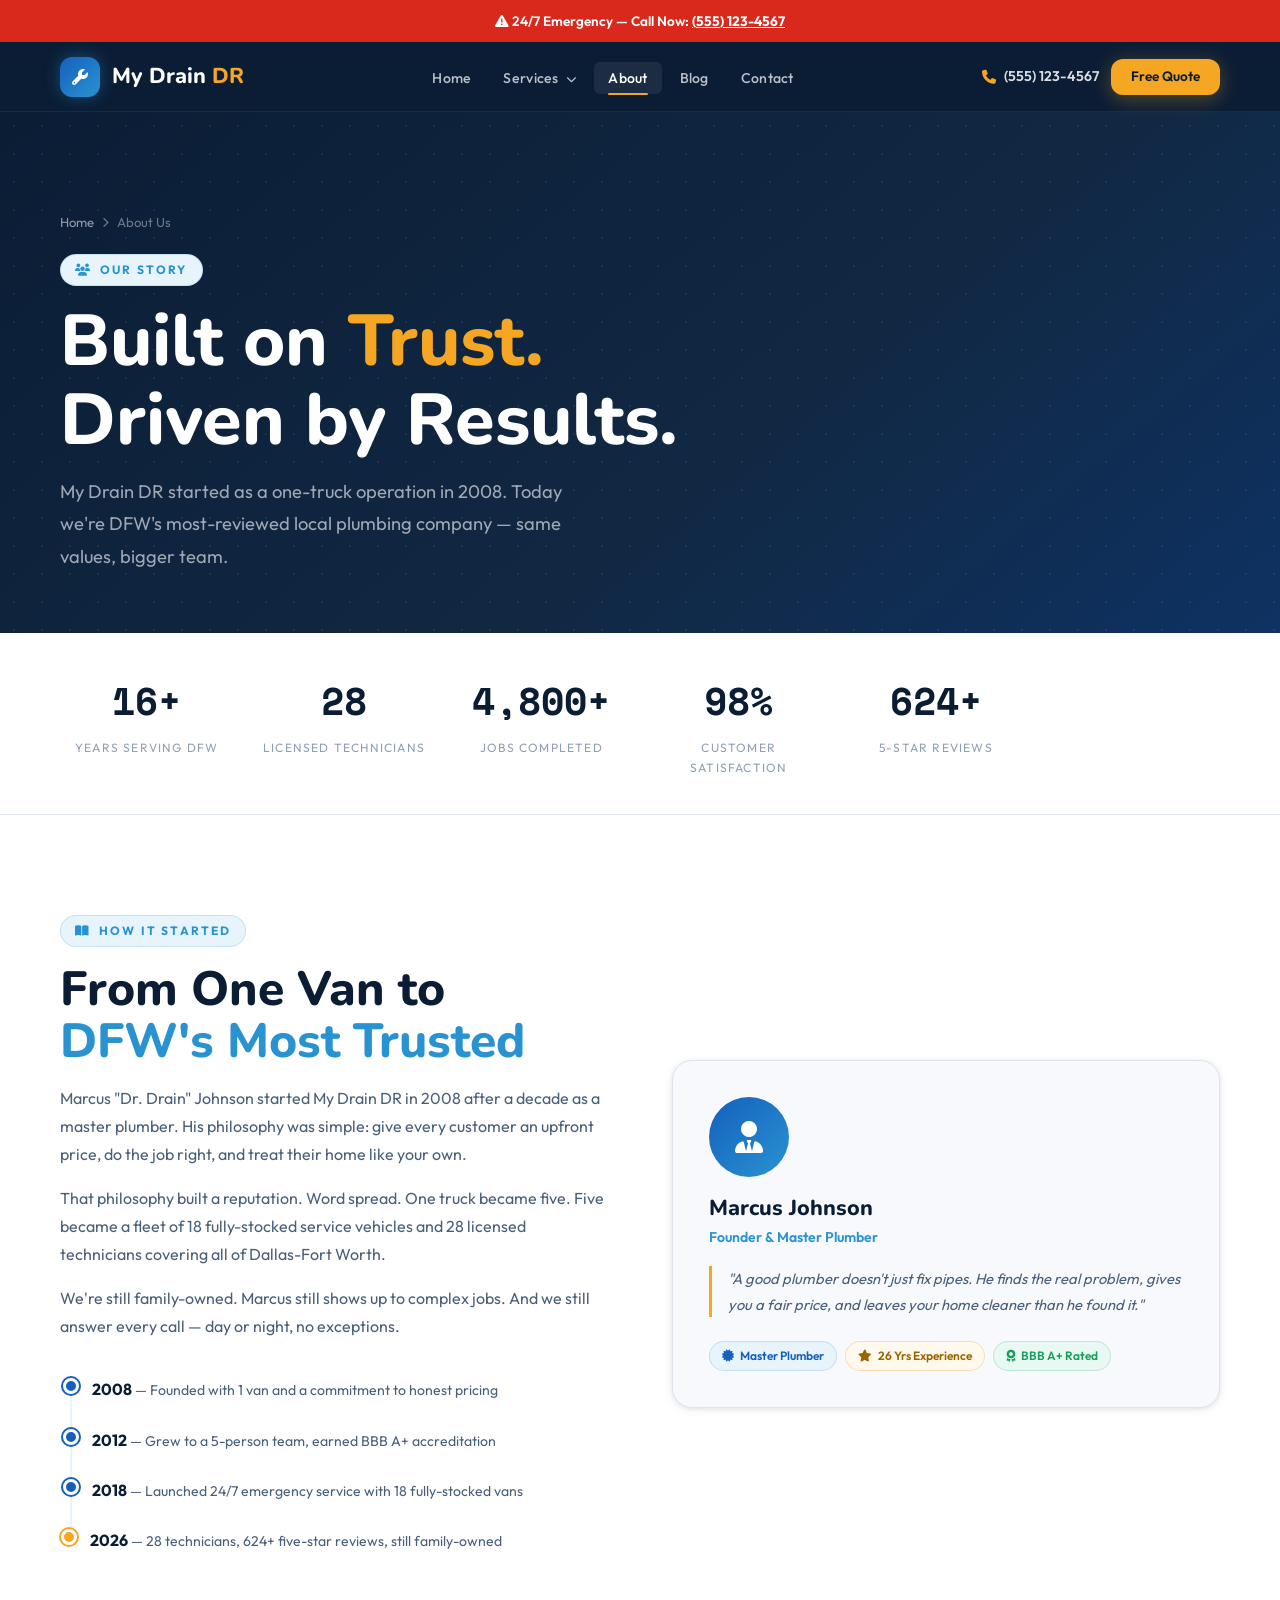
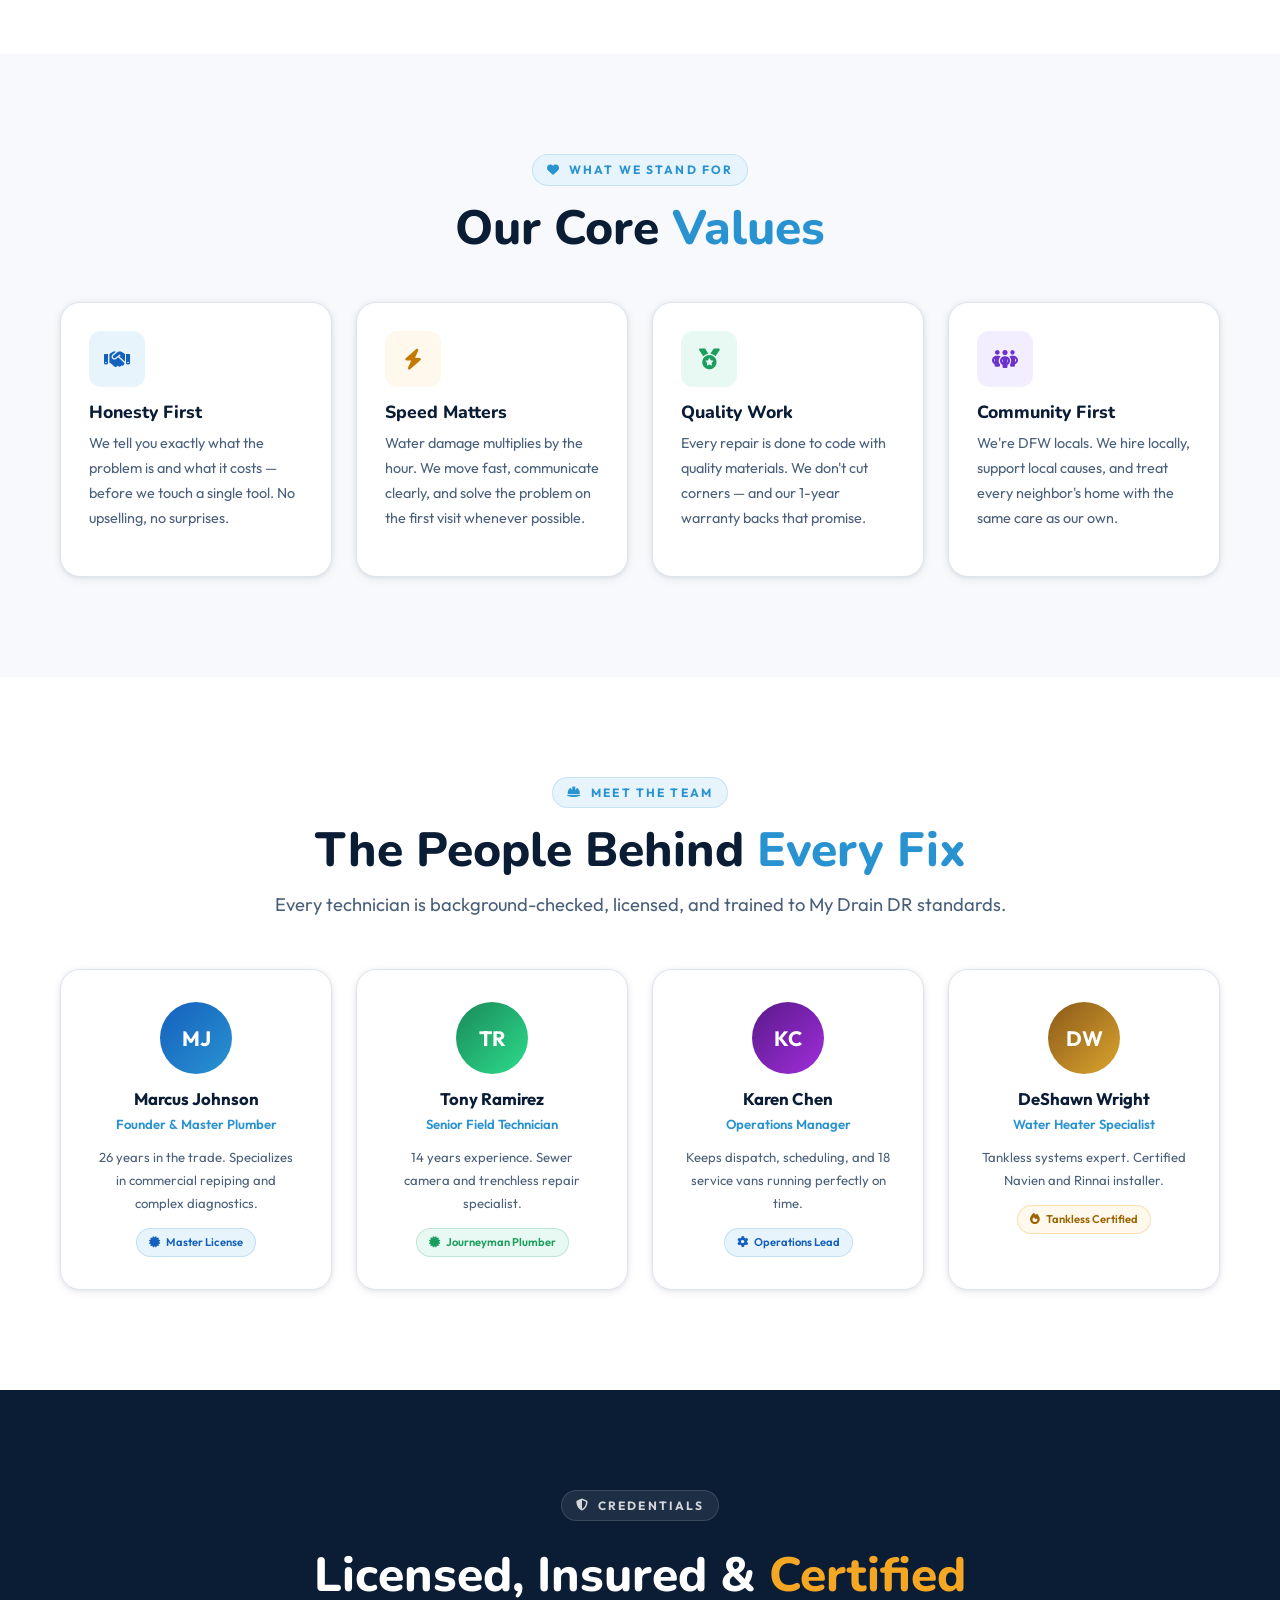
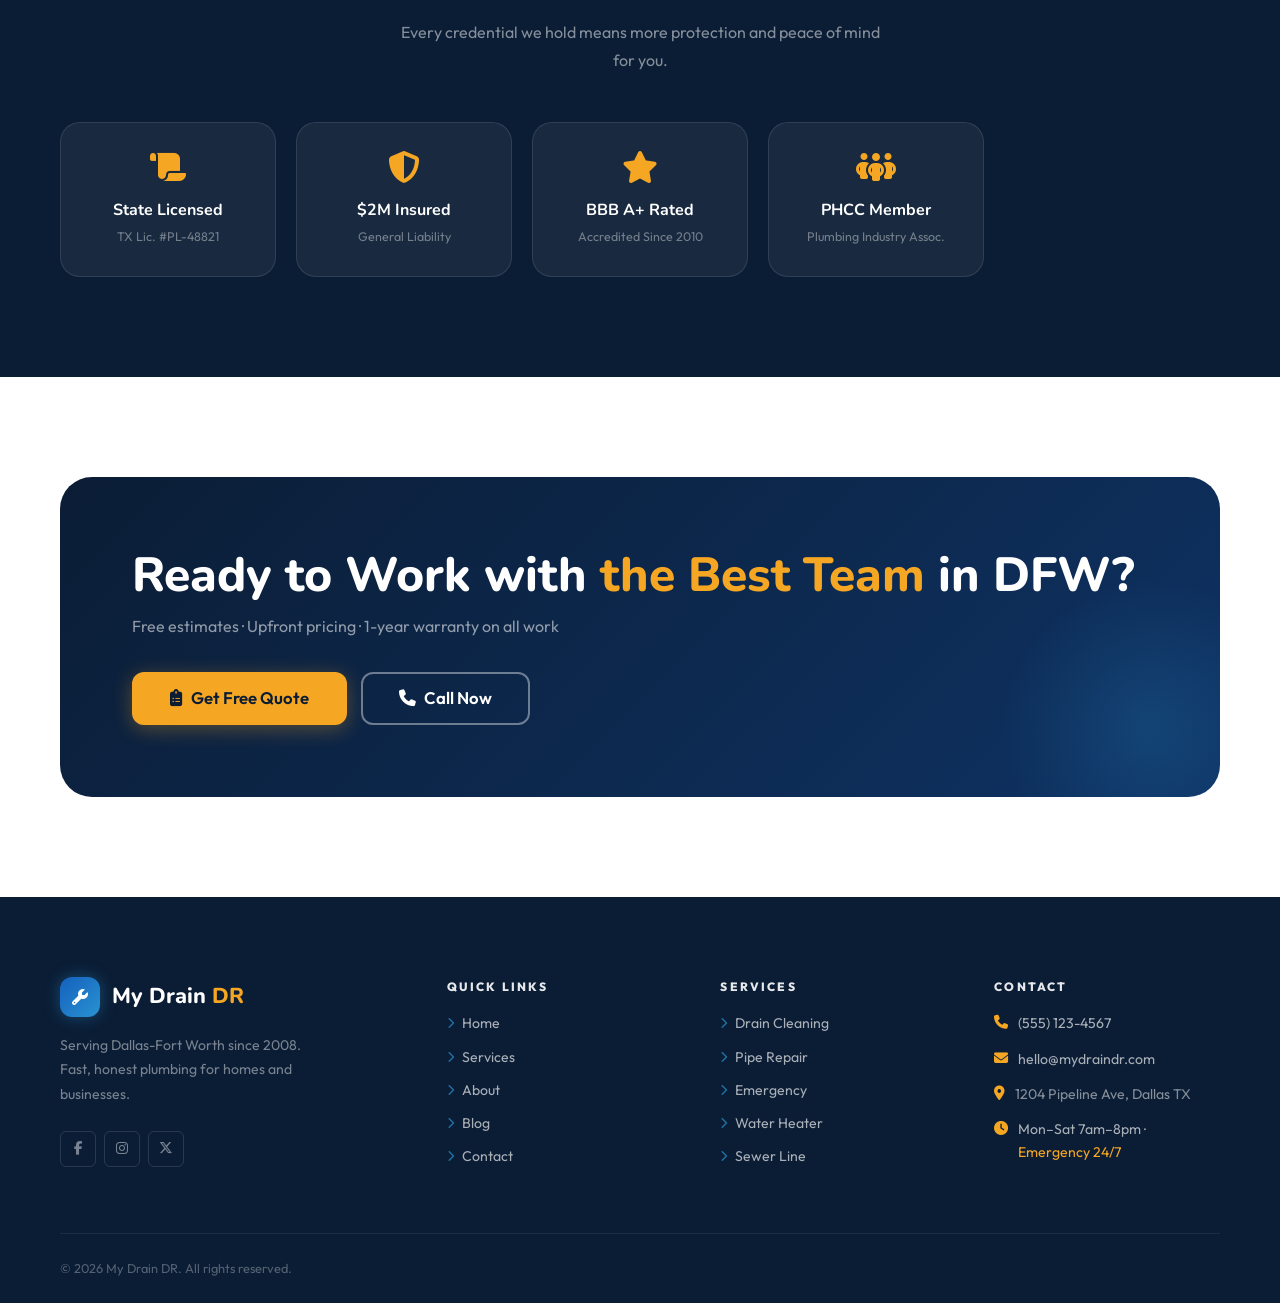
==== pages/about.html @ 4e55bf29 "`Updated index.html with new content, styles, and scripts`" ====
<!DOCTYPE html>
<html lang="en">
<head>
<meta charset="UTF-8"/>
<meta name="viewport" content="width=device-width,initial-scale=1.0"/>
<meta name="theme-color" content="#0b1d35"/>
<title>About Us | My Drain DR — DFW's Trusted Plumbing Company</title>
<meta name="description" content="Learn about My Drain DR — founded in 2008 by Master Plumber Marcus Johnson. 28 licensed technicians serving Dallas-Fort Worth with honesty, speed, and quality."/>
<meta name="robots" content="index,follow"/>
<link rel="canonical" href="https://www.mydraindr.com/about"/>
<link rel="preconnect" href="https://fonts.googleapis.com"/>
<link rel="preconnect" href="https://fonts.gstatic.com" crossorigin/>
<link href="https://fonts.googleapis.com/css2?family=Nunito:wght@600;700;800;900&family=Outfit:wght@300;400;500;600;700&family=Space+Mono:ital,wght@0,400;0,700;1,400&display=swap" rel="stylesheet"/>
<link rel="stylesheet" href="https://cdnjs.cloudflare.com/ajax/libs/font-awesome/6.5.1/css/all.min.css" crossorigin="anonymous"/>
<link rel="stylesheet" href="../css/style.css"/>
</head>
<body>

<div class="emergency-strip"><i class="fa-solid fa-triangle-exclamation"></i>&nbsp;24/7 Emergency — Call Now: <a href="tel:+15551234567">(555) 123-4567</a></div>

<nav class="navbar" id="navbar">
  <div class="nav-wrap">
    <a href="../index.html" class="nav-logo"><div class="logo-icon"><i class="fa-solid fa-wrench"></i></div><span>My Drain <span class="logo-text-em">DR</span></span></a>
    <ul class="nav-menu">
      <li><a href="../index.html" class="nav-link">Home</a></li>
      <li class="has-dropdown">
        <a href="services.html" class="nav-link">Services <i class="fa-solid fa-chevron-down drop-arrow"></i></a>
        <ul class="dropdown">
          <li><a href="services.html#drain" class="drop-item"><i class="fa-solid fa-sink"></i>Drain Cleaning</a></li>
          <li><a href="services.html#pipe" class="drop-item"><i class="fa-solid fa-pipe-valve"></i>Pipe Repair</a></li>
          <li><a href="services.html#emergency" class="drop-item"><i class="fa-solid fa-bolt"></i>Emergency</a></li>
          <li><a href="services.html#heater" class="drop-item"><i class="fa-solid fa-fire-flame-curved"></i>Water Heater</a></li>
          <li><a href="services.html#sewer" class="drop-item"><i class="fa-solid fa-arrow-down-to-arc"></i>Sewer Line</a></li>
        </ul>
      </li>
      <li><a href="about.html" class="nav-link active">About</a></li>
      <li><a href="blog.html" class="nav-link">Blog</a></li>
      <li><a href="contact.html" class="nav-link">Contact</a></li>
    </ul>
    <div class="nav-actions">
      <a href="tel:+15551234567" class="nav-phone"><i class="fa-solid fa-phone"></i>(555) 123-4567</a>
      <a href="contact.html" class="btn btn-amber btn-sm">Free Quote</a>
    </div>
    <button class="hamburger" id="hamburger" aria-label="Toggle menu" aria-expanded="false" aria-controls="mobileMenu"><span></span><span></span><span></span></button>
  </div>
</nav>
<div class="mobile-menu" id="mobileMenu">
  <a href="../index.html" class="nav-link">Home</a>
  <a href="services.html" class="nav-link">Services</a>
  <a href="about.html" class="nav-link active">About</a>
  <a href="blog.html" class="nav-link">Blog</a>
  <a href="contact.html" class="nav-link">Contact</a>
  <div class="mobile-divider"></div>
  <div class="mobile-cta">
    <a href="tel:+15551234567" class="btn btn-amber btn-block"><i class="fa-solid fa-phone"></i>Call (555) 123-4567</a>
    <a href="contact.html" class="btn btn-ghost btn-block">Get Free Quote</a>
  </div>
</div>

<!-- PAGE HERO -->
<section class="page-hero">
  <div class="hero-dots" aria-hidden="true"></div>
  <div class="container page-hero-inner">
    <nav class="breadcrumb"><a href="../index.html">Home</a><i class="fa-solid fa-chevron-right"></i><span>About Us</span></nav>
    <div class="section-label"><i class="fa-solid fa-users"></i>Our Story</div>
    <h1>Built on <span style="color:var(--amber);">Trust.</span><br>Driven by Results.</h1>
    <p class="lead mt-3">My Drain DR started as a one-truck operation in 2008. Today we're DFW's most-reviewed local plumbing company — same values, bigger team.</p>
  </div>
</section>

<!-- STATS BAR -->
<div style="background:var(--white);border-bottom:1px solid var(--gray2);padding:36px 0;">
  <div class="container">
    <div style="display:grid;grid-template-columns:repeat(auto-fill,minmax(170px,1fr));gap:24px;text-align:center;">
      <div class="reveal"><div style="font-family:'Space Mono',monospace;font-size:2.4rem;font-weight:700;color:var(--navy);" data-count="16" data-suffix="+">0+</div><div style="font-size:.75rem;letter-spacing:.1em;text-transform:uppercase;color:var(--gray3);margin-top:6px;">Years Serving DFW</div></div>
      <div class="reveal"><div style="font-family:'Space Mono',monospace;font-size:2.4rem;font-weight:700;color:var(--navy);" data-count="28">0</div><div style="font-size:.75rem;letter-spacing:.1em;text-transform:uppercase;color:var(--gray3);margin-top:6px;">Licensed Technicians</div></div>
      <div class="reveal"><div style="font-family:'Space Mono',monospace;font-size:2.4rem;font-weight:700;color:var(--navy);" data-count="4800" data-suffix="+">0+</div><div style="font-size:.75rem;letter-spacing:.1em;text-transform:uppercase;color:var(--gray3);margin-top:6px;">Jobs Completed</div></div>
      <div class="reveal"><div style="font-family:'Space Mono',monospace;font-size:2.4rem;font-weight:700;color:var(--navy);" data-count="98" data-suffix="%">0%</div><div style="font-size:.75rem;letter-spacing:.1em;text-transform:uppercase;color:var(--gray3);margin-top:6px;">Customer Satisfaction</div></div>
      <div class="reveal"><div style="font-family:'Space Mono',monospace;font-size:2.4rem;font-weight:700;color:var(--navy);" data-count="624" data-suffix="+">0+</div><div style="font-size:.75rem;letter-spacing:.1em;text-transform:uppercase;color:var(--gray3);margin-top:6px;">5-Star Reviews</div></div>
    </div>
  </div>
</div>

<!-- OUR STORY -->
<section class="section">
  <div class="container">
    <div class="grid-2" style="gap:64px;">
      <div class="reveal">
        <div class="section-label"><i class="fa-solid fa-book-open"></i>How It Started</div>
        <h2>From One Van to <span class="text-sky">DFW's Most Trusted</span></h2>
        <p class="mt-4 mb-4">Marcus "Dr. Drain" Johnson started My Drain DR in 2008 after a decade as a master plumber. His philosophy was simple: give every customer an upfront price, do the job right, and treat their home like your own.</p>
        <p class="mb-4">That philosophy built a reputation. Word spread. One truck became five. Five became a fleet of 18 fully-stocked service vehicles and 28 licensed technicians covering all of Dallas-Fort Worth.</p>
        <p>We're still family-owned. Marcus still shows up to complex jobs. And we still answer every call — day or night, no exceptions.</p>
        <!-- Timeline -->
        <div style="margin-top:36px;display:flex;flex-direction:column;gap:0;">
          <div style="display:flex;gap:16px;align-items:flex-start;padding-bottom:24px;border-left:2px solid var(--sky-lt);padding-left:20px;margin-left:10px;position:relative;"><div style="position:absolute;left:-9px;top:2px;width:16px;height:16px;border-radius:50%;background:var(--blue);border:3px solid var(--white);box-shadow:0 0 0 2px var(--blue);flex-shrink:0;"></div><div><strong style="color:var(--navy);">2008</strong> <span style="font-size:.88rem;color:var(--text2);">— Founded with 1 van and a commitment to honest pricing</span></div></div>
          <div style="display:flex;gap:16px;align-items:flex-start;padding-bottom:24px;border-left:2px solid var(--sky-lt);padding-left:20px;margin-left:10px;position:relative;"><div style="position:absolute;left:-9px;top:2px;width:16px;height:16px;border-radius:50%;background:var(--blue);border:3px solid var(--white);box-shadow:0 0 0 2px var(--blue);flex-shrink:0;"></div><div><strong style="color:var(--navy);">2012</strong> <span style="font-size:.88rem;color:var(--text2);">— Grew to a 5-person team, earned BBB A+ accreditation</span></div></div>
          <div style="display:flex;gap:16px;align-items:flex-start;padding-bottom:24px;border-left:2px solid var(--sky-lt);padding-left:20px;margin-left:10px;position:relative;"><div style="position:absolute;left:-9px;top:2px;width:16px;height:16px;border-radius:50%;background:var(--blue);border:3px solid var(--white);box-shadow:0 0 0 2px var(--blue);flex-shrink:0;"></div><div><strong style="color:var(--navy);">2018</strong> <span style="font-size:.88rem;color:var(--text2);">— Launched 24/7 emergency service with 18 fully-stocked vans</span></div></div>
          <div style="display:flex;gap:16px;align-items:flex-start;padding-left:20px;margin-left:10px;position:relative;"><div style="position:absolute;left:-9px;top:2px;width:16px;height:16px;border-radius:50%;background:var(--amber);border:3px solid var(--white);box-shadow:0 0 0 2px var(--amber);flex-shrink:0;"></div><div><strong style="color:var(--navy);">2026</strong> <span style="font-size:.88rem;color:var(--text2);">— 28 technicians, 624+ five-star reviews, still family-owned</span></div></div>
        </div>
      </div>
      <div class="reveal">
        <div class="card" style="padding:36px;background:var(--off);">
          <div style="width:80px;height:80px;border-radius:50%;background:linear-gradient(135deg,var(--blue),var(--sky));display:flex;align-items:center;justify-content:center;color:var(--white);font-size:2rem;margin-bottom:20px;"><i class="fa-solid fa-user-tie"></i></div>
          <h3 style="font-size:1.35rem;">Marcus Johnson</h3>
          <p style="color:var(--sky);font-weight:600;font-size:.88rem;margin:4px 0 16px;">Founder &amp; Master Plumber</p>
          <p style="font-size:.92rem;font-style:italic;color:var(--text2);line-height:1.75;border-left:3px solid var(--amber);padding-left:16px;">"A good plumber doesn't just fix pipes. He finds the real problem, gives you a fair price, and leaves your home cleaner than he found it."</p>
          <div style="display:flex;flex-wrap:wrap;gap:8px;margin-top:24px;">
            <span class="badge badge-sky"><i class="fa-solid fa-certificate"></i>Master Plumber</span>
            <span class="badge badge-amber"><i class="fa-solid fa-star"></i>26 Yrs Experience</span>
            <span class="badge badge-green"><i class="fa-solid fa-award"></i>BBB A+ Rated</span>
          </div>
        </div>
      </div>
    </div>
  </div>
</section>

<!-- VALUES -->
<section class="section bg-off">
  <div class="container">
    <div class="text-center mb-7 reveal">
      <div class="section-label"><i class="fa-solid fa-heart"></i>What We Stand For</div>
      <h2>Our Core <span class="text-sky">Values</span></h2>
    </div>
    <div style="display:grid;grid-template-columns:repeat(auto-fill,minmax(250px,1fr));gap:24px;">
      <div class="card svc-card reveal"><div class="svc-icon ic-blue"><i class="fa-solid fa-handshake"></i></div><h3>Honesty First</h3><p>We tell you exactly what the problem is and what it costs — before we touch a single tool. No upselling, no surprises.</p></div>
      <div class="card svc-card reveal"><div class="svc-icon ic-amber"><i class="fa-solid fa-bolt"></i></div><h3>Speed Matters</h3><p>Water damage multiplies by the hour. We move fast, communicate clearly, and solve the problem on the first visit whenever possible.</p></div>
      <div class="card svc-card reveal"><div class="svc-icon ic-green"><i class="fa-solid fa-medal"></i></div><h3>Quality Work</h3><p>Every repair is done to code with quality materials. We don't cut corners — and our 1-year warranty backs that promise.</p></div>
      <div class="card svc-card reveal"><div class="svc-icon ic-purple"><i class="fa-solid fa-people-group"></i></div><h3>Community First</h3><p>We're DFW locals. We hire locally, support local causes, and treat every neighbor's home with the same care as our own.</p></div>
    </div>
  </div>
</section>

<!-- TEAM -->
<section class="section">
  <div class="container">
    <div class="text-center mb-7 reveal">
      <div class="section-label"><i class="fa-solid fa-helmet-safety"></i>Meet the Team</div>
      <h2>The People Behind <span class="text-sky">Every Fix</span></h2>
      <p class="lead mt-3">Every technician is background-checked, licensed, and trained to My Drain DR standards.</p>
    </div>
    <div style="display:grid;grid-template-columns:repeat(auto-fill,minmax(240px,1fr));gap:24px;">
      <div class="card reveal" style="padding:32px;text-align:center;"><div style="width:72px;height:72px;border-radius:50%;background:linear-gradient(135deg,var(--blue),var(--sky));display:flex;align-items:center;justify-content:center;color:var(--white);font-family:'Outfit',sans-serif;font-size:1.3rem;font-weight:700;margin:0 auto 16px;">MJ</div><h4 style="font-size:1.05rem;margin-bottom:4px;">Marcus Johnson</h4><p style="color:var(--sky);font-size:.82rem;font-weight:600;margin-bottom:10px;">Founder &amp; Master Plumber</p><p style="font-size:.82rem;color:var(--text2);">26 years in the trade. Specializes in commercial repiping and complex diagnostics.</p><div style="margin-top:12px;"><span class="badge badge-sky" style="font-size:.7rem;"><i class="fa-solid fa-certificate"></i>Master License</span></div></div>
      <div class="card reveal" style="padding:32px;text-align:center;"><div style="width:72px;height:72px;border-radius:50%;background:linear-gradient(135deg,#1a8a5a,#2ddb8c);display:flex;align-items:center;justify-content:center;color:var(--white);font-family:'Outfit',sans-serif;font-size:1.3rem;font-weight:700;margin:0 auto 16px;">TR</div><h4 style="font-size:1.05rem;margin-bottom:4px;">Tony Ramirez</h4><p style="color:var(--sky);font-size:.82rem;font-weight:600;margin-bottom:10px;">Senior Field Technician</p><p style="font-size:.82rem;color:var(--text2);">14 years experience. Sewer camera and trenchless repair specialist.</p><div style="margin-top:12px;"><span class="badge badge-green" style="font-size:.7rem;"><i class="fa-solid fa-certificate"></i>Journeyman Plumber</span></div></div>
      <div class="card reveal" style="padding:32px;text-align:center;"><div style="width:72px;height:72px;border-radius:50%;background:linear-gradient(135deg,#5a1a8a,#a02ddb);display:flex;align-items:center;justify-content:center;color:var(--white);font-family:'Outfit',sans-serif;font-size:1.3rem;font-weight:700;margin:0 auto 16px;">KC</div><h4 style="font-size:1.05rem;margin-bottom:4px;">Karen Chen</h4><p style="color:var(--sky);font-size:.82rem;font-weight:600;margin-bottom:10px;">Operations Manager</p><p style="font-size:.82rem;color:var(--text2);">Keeps dispatch, scheduling, and 18 service vans running perfectly on time.</p><div style="margin-top:12px;"><span class="badge badge-sky" style="font-size:.7rem;"><i class="fa-solid fa-gear"></i>Operations Lead</span></div></div>
      <div class="card reveal" style="padding:32px;text-align:center;"><div style="width:72px;height:72px;border-radius:50%;background:linear-gradient(135deg,#8a5a1a,#dba42d);display:flex;align-items:center;justify-content:center;color:var(--white);font-family:'Outfit',sans-serif;font-size:1.3rem;font-weight:700;margin:0 auto 16px;">DW</div><h4 style="font-size:1.05rem;margin-bottom:4px;">DeShawn Wright</h4><p style="color:var(--sky);font-size:.82rem;font-weight:600;margin-bottom:10px;">Water Heater Specialist</p><p style="font-size:.82rem;color:var(--text2);">Tankless systems expert. Certified Navien and Rinnai installer.</p><div style="margin-top:12px;"><span class="badge badge-amber" style="font-size:.7rem;"><i class="fa-solid fa-fire"></i>Tankless Certified</span></div></div>
    </div>
  </div>
</section>

<!-- CERTIFICATIONS -->
<section class="section bg-navy">
  <div class="container text-center">
    <div class="reveal">
      <div class="section-label" style="background:rgba(255,255,255,.08);color:rgba(255,255,255,.8);border-color:rgba(255,255,255,.12);"><i class="fa-solid fa-shield-halved"></i>Credentials</div>
      <h2 class="text-white mt-3">Licensed, Insured &amp; <span class="text-amber">Certified</span></h2>
      <p style="color:rgba(255,255,255,.5);max-width:480px;margin:16px auto 48px;">Every credential we hold means more protection and peace of mind for you.</p>
      <div style="display:grid;grid-template-columns:repeat(auto-fill,minmax(200px,1fr));gap:20px;">
        <div class="stat-card reveal"><i class="fa-solid fa-scroll" style="font-size:2rem;color:var(--amber);margin-bottom:14px;display:block;"></i><div style="font-weight:700;color:var(--white);margin-bottom:4px;font-family:'Nunito',sans-serif;">State Licensed</div><div style="font-size:.78rem;color:rgba(255,255,255,.4);">TX Lic. #PL-48821</div></div>
        <div class="stat-card reveal"><i class="fa-solid fa-shield-halved" style="font-size:2rem;color:var(--amber);margin-bottom:14px;display:block;"></i><div style="font-weight:700;color:var(--white);margin-bottom:4px;font-family:'Nunito',sans-serif;">$2M Insured</div><div style="font-size:.78rem;color:rgba(255,255,255,.4);">General Liability</div></div>
        <div class="stat-card reveal"><i class="fa-solid fa-star" style="font-size:2rem;color:var(--amber);margin-bottom:14px;display:block;"></i><div style="font-weight:700;color:var(--white);margin-bottom:4px;font-family:'Nunito',sans-serif;">BBB A+ Rated</div><div style="font-size:.78rem;color:rgba(255,255,255,.4);">Accredited Since 2010</div></div>
        <div class="stat-card reveal"><i class="fa-solid fa-people-group" style="font-size:2rem;color:var(--amber);margin-bottom:14px;display:block;"></i><div style="font-weight:700;color:var(--white);margin-bottom:4px;font-family:'Nunito',sans-serif;">PHCC Member</div><div style="font-size:.78rem;color:rgba(255,255,255,.4);">Plumbing Industry Assoc.</div></div>
      </div>
    </div>
  </div>
</section>

<!-- CTA -->
<section class="section">
  <div class="container">
    <div class="cta-box reveal">
      <div style="position:relative;z-index:2;display:flex;align-items:center;justify-content:space-between;gap:32px;flex-wrap:wrap;">
        <div><h2 class="text-white" style="font-size:clamp(1.8rem,4vw,3rem);">Ready to Work with <span class="text-amber">the Best Team</span> in DFW?</h2><p style="color:rgba(255,255,255,.55);margin-top:10px;">Free estimates · Upfront pricing · 1-year warranty on all work</p></div>
        <div style="display:flex;gap:14px;flex-wrap:wrap;"><a href="contact.html" class="btn btn-amber btn-lg"><i class="fa-solid fa-clipboard-list"></i>Get Free Quote</a><a href="tel:+15551234567" class="btn btn-outline btn-lg"><i class="fa-solid fa-phone"></i>Call Now</a></div>
      </div>
    </div>
  </div>
</section>

<!-- FOOTER -->
<footer class="site-footer">
  <div class="container">
    <div class="footer-grid">
      <div class="footer-brand"><a href="../index.html" class="nav-logo"><div class="logo-icon"><i class="fa-solid fa-wrench"></i></div><span>My Drain <span class="logo-text-em">DR</span></span></a><p>Serving Dallas-Fort Worth since 2008. Fast, honest plumbing for homes and businesses.</p><div class="footer-socials mt-5"><a href="#" class="social-btn" aria-label="Facebook"><i class="fa-brands fa-facebook-f"></i></a><a href="#" class="social-btn" aria-label="Instagram"><i class="fa-brands fa-instagram"></i></a><a href="#" class="social-btn" aria-label="X"><i class="fa-brands fa-x-twitter"></i></a></div></div>
      <div><div class="footer-col-title">Quick Links</div><ul class="footer-links"><li><a href="../index.html"><i class="fa-solid fa-chevron-right"></i>Home</a></li><li><a href="services.html"><i class="fa-solid fa-chevron-right"></i>Services</a></li><li><a href="about.html"><i class="fa-solid fa-chevron-right"></i>About</a></li><li><a href="blog.html"><i class="fa-solid fa-chevron-right"></i>Blog</a></li><li><a href="contact.html"><i class="fa-solid fa-chevron-right"></i>Contact</a></li></ul></div>
      <div><div class="footer-col-title">Services</div><ul class="footer-links"><li><a href="services.html#drain"><i class="fa-solid fa-chevron-right"></i>Drain Cleaning</a></li><li><a href="services.html#pipe"><i class="fa-solid fa-chevron-right"></i>Pipe Repair</a></li><li><a href="services.html#emergency"><i class="fa-solid fa-chevron-right"></i>Emergency</a></li><li><a href="services.html#heater"><i class="fa-solid fa-chevron-right"></i>Water Heater</a></li><li><a href="services.html#sewer"><i class="fa-solid fa-chevron-right"></i>Sewer Line</a></li></ul></div>
      <div><div class="footer-col-title">Contact</div><div class="footer-contact-row"><i class="fa-solid fa-phone"></i><a href="tel:+15551234567" style="color:rgba(255,255,255,.65);">(555) 123-4567</a></div><div class="footer-contact-row"><i class="fa-solid fa-envelope"></i><a href="mailto:hello@mydraindr.com" style="color:rgba(255,255,255,.65);">hello@mydraindr.com</a></div><div class="footer-contact-row"><i class="fa-solid fa-location-dot"></i><address style="font-style:normal;color:rgba(255,255,255,.5);">1204 Pipeline Ave, Dallas TX</address></div><div class="footer-contact-row"><i class="fa-solid fa-clock"></i><span>Mon–Sat 7am–8pm · <span style="color:var(--amber);">Emergency 24/7</span></span></div></div>
    </div>
    <div class="footer-bottom"><span>© 2026 My Drain DR. All rights reserved.</span></div>
  </div>
</footer>
<button id="backTop" aria-label="Back to top"><i class="fa-solid fa-chevron-up"></i></button>
<script src="../js/main.js"></script>
</body>
</html>
---- css/style.css ----
/* =============================================
   MY DRAIN DR — Global Design System
   Fonts: Nunito (headings) · Outfit (body) · Space Mono (stats)
   Theme: Navy + Sky + Amber | Mobile-first | SEO-ready
   ============================================= */
@import url('https://fonts.googleapis.com/css2?family=Nunito:wght@600;700;800;900&family=Outfit:wght@300;400;500;600;700&family=Space+Mono:ital,wght@0,400;0,700;1,400&display=swap');

/* ── CSS Variables ── */
:root {
  --navy:    #0b1d35;
  --navy2:   #112843;
  --blue:    #1560bd;
  --sky:     #2993d1;
  --sky-lt:  #e8f4fc;
  --amber:   #f5a623;
  --amber-lt:#fff8ec;
  --red:     #d9291c;
  --green:   #1a9e5e;
  --white:   #ffffff;
  --off:     #f7f9fc;
  --gray1:   #f0f4f8;
  --gray2:   #dde4ed;
  --gray3:   #8da0b5;
  --text:    #1e2d3d;
  --text2:   #4a607a;
  --r-sm:  6px; --r-md: 12px; --r-lg: 20px; --r-xl: 32px; --r-pill: 9999px;
  --sh-sm:  0 1px 4px rgba(11,29,53,.08),0 2px 12px rgba(11,29,53,.06);
  --sh-md:  0 4px 16px rgba(11,29,53,.10),0 8px 32px rgba(11,29,53,.07);
  --sh-lg:  0 8px 40px rgba(11,29,53,.14),0 16px 60px rgba(11,29,53,.08);
  --sh-blue: 0 4px 20px rgba(21,96,189,.28);
  --sh-amber:0 4px 20px rgba(245,166,35,.32);
  --ease: cubic-bezier(.4,0,.2,1);
  --t: .24s;
  --nav-h: 70px;
}

/* ── Reset ── */
*,*::before,*::after{box-sizing:border-box;margin:0;padding:0}
html{scroll-behavior:smooth;-webkit-text-size-adjust:100%}
body{font-family:'Outfit',sans-serif;font-size:16px;line-height:1.65;color:var(--text);background:var(--white);overflow-x:hidden}
img{max-width:100%;display:block}
a{color:inherit;text-decoration:none}
ul,ol{list-style:none}
button{font-family:inherit;cursor:pointer;border:none;background:none}
input,select,textarea{font-family:inherit;font-size:1rem}
:focus-visible{outline:3px solid var(--sky);outline-offset:3px;border-radius:var(--r-sm)}
::-webkit-scrollbar{width:5px}
::-webkit-scrollbar-track{background:var(--gray1)}
::-webkit-scrollbar-thumb{background:var(--sky);border-radius:99px}

/* ── Typography ── */
h1,h2,h3,h4,h5{font-family:'Nunito',sans-serif;font-weight:800;line-height:1.1;color:var(--navy)}
h1{font-size:clamp(2.4rem,6vw,4.5rem)}
h2{font-size:clamp(1.9rem,4vw,3rem)}
h3{font-size:clamp(1.2rem,2.5vw,1.6rem)}
h4{font-size:1.05rem;font-weight:700;font-family:'Outfit',sans-serif}
p{color:var(--text2);line-height:1.75}
.lead{font-size:clamp(1rem,1.5vw,1.15rem);color:var(--text2)}
.font-mono{font-family:'Space Mono',monospace}

/* ── Layout ── */
.container{width:min(1160px,92vw);margin:0 auto}
.section{padding:clamp(56px,8vw,100px) 0}
.text-center{text-align:center}
.text-white{color:var(--white)!important}
.text-sky{color:var(--sky)}
.text-amber{color:var(--amber)}
.text-navy{color:var(--navy)}
.mt-2{margin-top:8px}.mt-3{margin-top:12px}.mt-4{margin-top:16px}.mt-5{margin-top:24px}.mt-6{margin-top:32px}
.mb-4{margin-bottom:16px}.mb-5{margin-bottom:24px}.mb-6{margin-bottom:32px}.mb-7{margin-bottom:48px}
.bg-off{background:var(--off)}
.bg-navy{background:var(--navy)}
.grid-2{display:grid;grid-template-columns:1fr 1fr;gap:48px;align-items:center}
.stat-grid{display:grid;grid-template-columns:repeat(auto-fit,minmax(200px,1fr));gap:16px;align-content:start}
@media(max-width:900px){.grid-2{grid-template-columns:1fr}}
@media(max-width:768px){.section{padding:clamp(40px,6vw,80px) 0}.hero{padding:clamp(60px,10vw,100px) 0}.emergency-strip{font-size:.75rem;padding:8px 16px}}

/* ── Section Label ── */
.section-label{display:inline-flex;align-items:center;gap:8px;font-family:'Outfit',sans-serif;font-size:.75rem;font-weight:700;letter-spacing:.18em;text-transform:uppercase;color:var(--sky);background:var(--sky-lt);border:1px solid rgba(41,147,209,.18);padding:5px 14px;border-radius:var(--r-pill);margin-bottom:16px}

/* ── Buttons ── */
.btn{display:inline-flex;align-items:center;justify-content:center;gap:8px;font-family:'Outfit',sans-serif;font-weight:600;font-size:.95rem;padding:13px 28px;border-radius:var(--r-md);transition:all var(--t) var(--ease);white-space:nowrap;border:2px solid transparent;cursor:pointer;line-height:1}
.btn-primary{background:var(--blue);color:var(--white);box-shadow:var(--sh-blue)}
.btn-primary:hover{background:var(--sky);transform:translateY(-2px);box-shadow:0 8px 28px rgba(21,96,189,.38)}
.btn-amber{background:var(--amber);color:var(--navy);box-shadow:var(--sh-amber)}
.btn-amber:hover{background:#e8951a;transform:translateY(-2px)}
.btn-outline{background:transparent;color:var(--white);border:2px solid rgba(255,255,255,.4)}
.btn-outline:hover{background:rgba(255,255,255,.1);border-color:rgba(255,255,255,.8);transform:translateY(-1px)}
.btn-ghost{background:transparent;color:var(--blue);border:2px solid var(--blue)}
.btn-ghost:hover{background:var(--blue);color:var(--white);transform:translateY(-2px)}
.btn-lg{padding:16px 36px;font-size:1.05rem}
.btn-sm{padding:9px 18px;font-size:.85rem}
.btn-block{width:100%}

/* ── Emergency Strip ── */
.emergency-strip{background:var(--red);color:var(--white);text-align:center;padding:10px 20px;font-size:.85rem;font-weight:600;position:relative;z-index:1001}
.emergency-strip a{color:var(--white);font-weight:700;text-decoration:underline}

/* ── NAVBAR ── */
.navbar{position:sticky;top:0;z-index:1000;height:var(--nav-h);background:var(--navy);border-bottom:1px solid rgba(255,255,255,.06);transition:box-shadow var(--t) var(--ease)}
.navbar.scrolled{box-shadow:0 2px 24px rgba(0,0,0,.25)}
.nav-wrap{height:100%;display:flex;align-items:center;justify-content:space-between;gap:24px;width:min(1160px,92vw);margin:0 auto}
.nav-logo{display:flex;align-items:center;gap:12px;font-family:'Nunito',sans-serif;font-weight:800;font-size:1.35rem;color:var(--white);flex-shrink:0;transition:opacity var(--t)}
.nav-logo:hover{opacity:.9}
.logo-icon{width:40px;height:40px;border-radius:var(--r-md);background:linear-gradient(135deg,var(--blue),var(--sky));display:flex;align-items:center;justify-content:center;color:var(--white);font-size:1rem;box-shadow:0 0 16px rgba(41,147,209,.4);flex-shrink:0}
.logo-text-em{color:var(--amber)}
.nav-menu{display:flex;align-items:center;gap:4px;flex:1;justify-content:center}
.nav-link{font-size:.88rem;font-weight:500;letter-spacing:.02em;color:rgba(255,255,255,.72);padding:7px 14px;border-radius:var(--r-sm);transition:color var(--t),background var(--t);position:relative}
.nav-link:hover,.nav-link.active{color:var(--white);background:rgba(255,255,255,.07)}
.nav-link.active::after{content:'';position:absolute;bottom:-1px;left:14px;right:14px;height:2px;background:var(--amber);border-radius:var(--r-pill)}
.has-dropdown{position:relative}
.dropdown{position:absolute;top:calc(100% + 14px);left:50%;transform:translateX(-50%) translateY(6px);background:var(--white);border-radius:var(--r-md);min-width:220px;padding:8px;box-shadow:var(--sh-lg);border:1px solid var(--gray2);opacity:0;pointer-events:none;transition:opacity var(--t),transform var(--t) var(--ease);z-index:300}
.has-dropdown:hover .dropdown,.has-dropdown:focus-within .dropdown{opacity:1;pointer-events:all;transform:translateX(-50%) translateY(0)}
.drop-arrow{font-size:.65rem;margin-left:4px;transition:transform var(--t)}
.has-dropdown:hover .drop-arrow{transform:rotate(180deg)}
.drop-item{display:flex;align-items:center;gap:10px;padding:10px 12px;border-radius:var(--r-sm);color:var(--text);font-size:.88rem;font-weight:500;transition:background var(--t),color var(--t)}
.drop-item:hover{background:var(--sky-lt);color:var(--blue)}
.drop-item i{width:20px;text-align:center;color:var(--sky);font-size:.95rem}
.nav-actions{display:flex;align-items:center;gap:12px;flex-shrink:0}
.nav-phone{display:flex;align-items:center;gap:8px;font-weight:600;font-size:.88rem;color:rgba(255,255,255,.85);transition:color var(--t)}
.nav-phone:hover{color:var(--amber)}
.nav-phone i{color:var(--amber)}
.hamburger{display:none;flex-direction:column;gap:5px;padding:8px;border-radius:var(--r-sm)}
.hamburger span{display:block;width:22px;height:2px;background:var(--white);border-radius:2px;transition:all var(--t) var(--ease)}
.hamburger.open span:nth-child(1){transform:translateY(7px) rotate(45deg)}
.hamburger.open span:nth-child(2){opacity:0;width:0}
.hamburger.open span:nth-child(3){transform:translateY(-7px) rotate(-45deg)}
.mobile-menu{display:none;position:fixed;top:var(--nav-h);left:0;right:0;bottom:0;background:var(--navy);z-index:999;padding:32px 20px;overflow-y:auto;flex-direction:column;gap:6px}
.mobile-menu.open{display:flex}
.mobile-menu .nav-link{font-size:1.05rem;padding:13px 16px;color:rgba(255,255,255,.8)}
.mobile-menu .nav-link.active{color:var(--amber)}
.mobile-divider{height:1px;background:rgba(255,255,255,.08);margin:12px 0}
.mobile-cta{display:flex;flex-direction:column;gap:12px;margin-top:16px}
@media(max-width:768px){.nav-menu,.nav-actions .btn,.nav-phone{display:none}.hamburger{display:flex}}

/* ── HERO ── */
.hero{position:relative;overflow:hidden;background:linear-gradient(140deg,var(--navy) 0%,var(--navy2) 55%,#0e3263 100%);padding:clamp(70px,12vw,120px) 0}
.hero-dots{position:absolute;inset:0;pointer-events:none;background-image:radial-gradient(rgba(255,255,255,.06) 1px,transparent 1px);background-size:28px 28px}
.hero-glow{position:absolute;right:-100px;top:-100px;width:600px;height:600px;border-radius:50%;background:radial-gradient(circle,rgba(41,147,209,.18) 0%,transparent 70%);pointer-events:none}
.hero-inner{position:relative;z-index:2;display:grid;grid-template-columns:1fr 420px;gap:64px;align-items:center}
@media(max-width:1020px){.hero-inner{grid-template-columns:1fr}}
.hero-badge{display:inline-flex;align-items:center;gap:8px;background:rgba(245,166,35,.15);border:1px solid rgba(245,166,35,.35);color:var(--amber);font-size:.78rem;font-weight:700;letter-spacing:.14em;text-transform:uppercase;padding:6px 14px;border-radius:var(--r-pill);margin-bottom:16px}
.hero h1{color:var(--white);margin-bottom:24px}
.hero h1 .h1-accent{color:var(--amber)}
.hero h1 .h1-sky{color:var(--sky)}
.hero-desc{color:rgba(255,255,255,.65);font-size:clamp(.95rem,1.5vw,1.1rem);max-width:520px;margin-bottom:32px;line-height:1.75}
.hero-actions{display:flex;gap:14px;flex-wrap:wrap;margin-bottom:48px}
.hero-proof{display:flex;gap:40px;flex-wrap:wrap;padding-top:32px;border-top:1px solid rgba(255,255,255,.1)}
.hero-stat-num{font-family:'Space Mono',monospace;font-weight:700;font-size:2.2rem;color:var(--white);line-height:1}
.hero-stat-num .accent{color:var(--amber)}
.hero-stat-label{font-size:.75rem;color:rgba(255,255,255,.5);margin-top:4px;letter-spacing:.06em;font-family:'Outfit',sans-serif}
@media(max-width:480px){.hero-actions{flex-direction:column}.hero-actions .btn{width:100%}.hero-proof{gap:24px}}

/* ── QUOTE CARD ── */
.quote-card{background:var(--white);border-radius:var(--r-xl);padding:32px;box-shadow:var(--sh-lg)}
.quote-card-head{display:flex;align-items:center;gap:14px;padding-bottom:20px;border-bottom:1px solid var(--gray2);margin-bottom:20px}
.qc-icon{width:44px;height:44px;border-radius:var(--r-md);background:var(--sky-lt);color:var(--blue);font-size:1.2rem;display:flex;align-items:center;justify-content:center;flex-shrink:0}
.quote-card-head h3{font-size:1.1rem;color:var(--navy);margin:0;font-family:'Nunito',sans-serif}
.quote-card-head p{font-size:.8rem;color:var(--gray3);margin:0;font-family:'Outfit',sans-serif}

/* ── TRUST BAR ── */
.trust-bar{background:var(--white);border-bottom:1px solid var(--gray2);padding:24px 0}
.trust-list{display:flex;align-items:center;justify-content:space-between;flex-wrap:wrap;gap:20px}
.trust-item{display:flex;align-items:center;gap:12px;font-size:.88rem}
.trust-item i{font-size:1.3rem;color:var(--amber)}
.trust-item strong{display:block;color:var(--navy);font-size:.9rem;font-family:'Outfit',sans-serif;font-weight:600}
.trust-item span{color:var(--gray3);font-size:.78rem}
.trust-div{width:1px;height:36px;background:var(--gray2)}
@media(max-width:768px){.trust-div{display:none}.trust-list{justify-content:flex-start;gap:16px}}

/* ── CARDS ── */
.card{background:var(--white);border-radius:var(--r-lg);border:1px solid var(--gray2);box-shadow:var(--sh-sm);transition:transform var(--t) var(--ease),box-shadow var(--t) var(--ease),border-color var(--t);overflow:hidden}
.card:hover{transform:translateY(-4px);box-shadow:var(--sh-md);border-color:rgba(41,147,209,.3)}
.svc-card{padding:28px}
.svc-card-blue{background:var(--sky-lt);border-color:rgba(41,147,209,.3)}
.svc-card-amber{background:var(--amber-lt);border-color:rgba(245,166,35,.3)}
.svc-card-red{background:#fdecea;border-color:rgba(217,41,28,.3)}
.svc-card-green{background:#e8f8f2;border-color:rgba(26,158,94,.3)}
.svc-card-purple{background:#f3eeff;border-color:rgba(107,51,204,.3)}
.svc-card-teal{background:#e6f7f5;border-color:rgba(13,158,143,.3)}
.svc-icon{width:56px;height:56px;border-radius:var(--r-md);display:flex;align-items:center;justify-content:center;font-size:1.3rem;margin-bottom:16px;flex-shrink:0}
.ic-blue{background:var(--sky-lt);color:var(--blue)}
.ic-amber{background:var(--amber-lt);color:#c47a00}
.ic-green{background:#e8f8f2;color:var(--green)}
.ic-red{background:#fdecea;color:var(--red)}
.ic-purple{background:#f3eeff;color:#6b33cc}
.ic-teal{background:#e6f7f5;color:#0d9e8f}
.svc-card h3{font-size:1.1rem;margin-bottom:8px}
.svc-card p{font-size:.9rem;margin-bottom:16px}
.card-link{color:var(--blue);font-size:.88rem;font-weight:600;display:flex;align-items:center;gap:6px;transition:gap var(--t)}
.card-link:hover{gap:10px}

/* ── STEP ── */
.step{display:flex;gap:20px;align-items:flex-start;padding:24px;border-radius:var(--r-lg);border:1px solid var(--gray2);transition:background-color var(--t),border-color var(--t),transform var(--t) var(--ease),box-shadow var(--t) var(--ease)}
.step:hover{transform:translateY(-2px);box-shadow:var(--sh-sm)}
.step-sky{background:var(--sky-lt);border-color:rgba(41,147,209,.3)}
.step-amber{background:var(--amber-lt);border-color:rgba(245,166,35,.3)}
.step-green{background:#e8f8f2;border-color:rgba(26,158,94,.3)}
.step-num{width:48px;height:48px;border-radius:50%;flex-shrink:0;background:var(--blue);color:var(--white);display:flex;align-items:center;justify-content:center;font-family:'Space Mono',monospace;font-weight:700;font-size:1.1rem;box-shadow:var(--sh-blue)}

/* ── STAT CARD ── */
.stat-card{background:rgba(255,255,255,.06);border:1px solid rgba(255,255,255,.1);border-radius:var(--r-lg);padding:28px;text-align:center}
.stat-card-light{background:var(--white);border:1px solid var(--gray2);border-radius:var(--r-lg);padding:28px;text-align:center;box-shadow:var(--sh-sm)}
.stat-card-sky{background:var(--sky-lt);border:1px solid rgba(41,147,209,.2)}
.stat-card-amber{background:var(--amber-lt);border:1px solid rgba(245,166,35,.2)}
.stat-card-green{background:#e8f8f2;border:1px solid rgba(26,158,94,.2)}
.stat-card-purple{background:#f3eeff;border:1px solid rgba(107,51,204,.2)}
.stat-num{font-family:'Space Mono',monospace;font-weight:700;font-size:clamp(2rem,4vw,3rem);color:var(--white);line-height:1}
.stat-card-light .stat-num{color:var(--navy)}
.stat-label{font-size:.75rem;color:rgba(255,255,255,.45);letter-spacing:.1em;text-transform:uppercase;margin-top:8px;font-family:'Outfit',sans-serif}
.stat-card-light .stat-label{color:var(--text2)}

/* ── REVIEWS ── */
.review-card{background:var(--white);border-radius:var(--r-lg);border:1px solid var(--gray2);padding:28px;box-shadow:var(--sh-sm);position:relative;overflow:hidden}
.review-card::before{content:'\201C';font-family:Georgia,serif;position:absolute;top:-8px;left:20px;font-size:80px;line-height:1;color:var(--sky);opacity:.12;pointer-events:none}
.review-stars{color:var(--amber);font-size:.95rem;margin-bottom:12px;letter-spacing:2px}
.review-text{font-size:.92rem;color:var(--text2);line-height:1.75;margin-bottom:20px;font-style:italic}
.review-author{display:flex;align-items:center;gap:12px}
.review-avatar{width:40px;height:40px;border-radius:50%;display:flex;align-items:center;justify-content:center;font-size:.88rem;font-weight:700;color:var(--white);background:linear-gradient(135deg,var(--blue),var(--sky));flex-shrink:0;font-family:'Outfit',sans-serif}
.review-name{font-weight:600;font-size:.9rem;color:var(--navy);font-family:'Outfit',sans-serif}
.review-loc{font-size:.78rem;color:var(--gray3)}

/* ── WHY CHOOSE US CARDS ── */
.why-card{padding:24px;border-radius:var(--r-lg);border:1px solid var(--gray2);transition:background-color var(--t),border-color var(--t),transform var(--t) var(--ease),box-shadow var(--t) var(--ease)}
.why-card:hover{transform:translateY(-4px);box-shadow:var(--sh-sm)}
.why-card-amber{background:var(--amber-lt);border-color:rgba(245,166,35,.3)}
.why-card-sky{background:var(--sky-lt);border-color:rgba(41,147,209,.3)}
.why-card-green{background:#e8f8f2;border-color:rgba(26,158,94,.3)}

/* ── SERVICE FEATURE CARDS ── */
.svc-feature{padding:16px;border:1px solid var(--gray2);border-radius:var(--r-md);transition:background-color var(--t),border-color var(--t),transform var(--t) var(--ease)}
.svc-feature:hover{transform:translateY(-2px);box-shadow:var(--sh-sm)}
.svc-feature-sky{background:var(--sky-lt);border-color:rgba(41,147,209,.3)}
.svc-feature-red{background:#fdecea;border-color:rgba(217,41,28,.3)}
.svc-feature-blue{background:#e6f7ff;border-color:rgba(21,96,189,.3)}
.svc-feature-amber{background:var(--amber-lt);border-color:rgba(245,166,35,.3)}
.svc-feature-green{background:#e8f8f2;border-color:rgba(26,158,94,.3)}

/* ── FLOATING ACTION BUTTONS ── */
.floating-btn{position:fixed;bottom:24px;width:56px;height:56px;border-radius:50%;display:flex;align-items:center;justify-content:center;color:var(--white);text-decoration:none;box-shadow:0 10px 18px rgba(0,0,0,.2);transition:transform var(--t),box-shadow var(--t);z-index:2000;font-size:1.3rem;overflow:hidden}
.floating-btn:focus-visible{outline:3px solid rgba(255,255,255,.9);outline-offset:3px}
.floating-btn:hover{transform:translateY(-4px);box-shadow:0 14px 22px rgba(0,0,0,.25)}
.floating-btn::before{content:'';position:absolute;inset:-8px;border-radius:50%;border:2px solid;opacity:0;animation:ripple-pulse 2s cubic-bezier(0.4,0,0.6,1) infinite}
.floating-btn--call::before{border-color:rgba(41,147,209,.6)}
.floating-btn--whatsapp::before{border-color:rgba(26,158,94,.6)}
.floating-btn::after{content:'';position:absolute;inset:0;border-radius:50%;background:radial-gradient(circle,rgba(255,255,255,.5) 0%,rgba(255,255,255,0) 70%);opacity:0;transform:scale(0);pointer-events:none}
.floating-btn:hover::after{animation:ripple-wave .8s ease-out}

.floating-btn--call{left:24px;background:linear-gradient(135deg,var(--blue),var(--sky));}
.floating-btn--whatsapp{right:24px;bottom:100px;background:linear-gradient(135deg,var(--green),#06c755);}

@keyframes ripple-pulse{0%{transform:scale(0);opacity:1}to{transform:scale(1.4);opacity:0}}
@keyframes ripple-wave{0%{transform:scale(0);opacity:1}to{transform:scale(2.2);opacity:0}} 

/* ── FAQ ── */
.faq-item{border-bottom:1px solid var(--gray2)}
.faq-btn{width:100%;text-align:left;background:none;border:none;cursor:pointer;display:flex;align-items:center;justify-content:space-between;gap:16px;padding:20px 0;color:var(--text);font-family:'Nunito',sans-serif;font-weight:700;font-size:1rem;transition:color var(--t)}
.faq-btn:hover{color:var(--blue)}
.faq-toggle{width:30px;height:30px;border-radius:50%;flex-shrink:0;background:var(--gray1);color:var(--gray3);display:flex;align-items:center;justify-content:center;font-size:.9rem;transition:background var(--t),color var(--t),transform var(--t)}
.faq-item.open .faq-toggle{background:var(--blue);color:var(--white);transform:rotate(45deg)}
.faq-body{overflow:hidden;max-height:0;transition:max-height .4s ease,padding .3s;font-size:.92rem;color:var(--text2);line-height:1.75}
.faq-item.open .faq-body{max-height:300px;padding-bottom:20px}

/* ── FORM ── */
.form-row{display:grid;grid-template-columns:1fr 1fr;gap:16px}
@media(max-width:500px){.form-row{grid-template-columns:1fr}}
.form-group{display:flex;flex-direction:column;gap:6px}
.form-group label{font-size:.78rem;font-weight:700;letter-spacing:.1em;text-transform:uppercase;color:var(--text2);font-family:'Outfit',sans-serif}
.form-control{padding:12px 16px;border:1.5px solid var(--gray2);border-radius:var(--r-md);font-size:.95rem;color:var(--text);background:var(--white);transition:border-color var(--t),box-shadow var(--t);outline:none;width:100%;font-family:'Outfit',sans-serif}
.form-control:focus{border-color:var(--sky);box-shadow:0 0 0 3px rgba(41,147,209,.14)}
.form-control::placeholder{color:var(--gray3)}
select.form-control{cursor:pointer}
textarea.form-control{resize:vertical;min-height:100px}

/* ── CTA SECTION ── */
.cta-box{background:linear-gradient(135deg,var(--navy) 0%,#0e3263 100%);border-radius:var(--r-xl);padding:clamp(40px,6vw,72px);position:relative;overflow:hidden}
.cta-box::before{content:'';position:absolute;right:-80px;bottom:-80px;width:300px;height:300px;border-radius:50%;background:radial-gradient(circle,rgba(41,147,209,.2),transparent 70%);pointer-events:none}

/* ── BADGES ── */
.badge{display:inline-flex;align-items:center;gap:6px;padding:4px 12px;border-radius:var(--r-pill);font-size:.75rem;font-weight:600;font-family:'Outfit',sans-serif}
.badge-sky{background:var(--sky-lt);color:var(--blue);border:1px solid rgba(41,147,209,.2)}
.badge-amber{background:var(--amber-lt);color:#9a6400;border:1px solid rgba(245,166,35,.3)}
.badge-green{background:#e8f8f2;color:var(--green);border:1px solid rgba(26,158,94,.2)}
.badge-red{background:#fdecea;color:var(--red);border:1px solid rgba(217,41,28,.2)}

/* ── PAGE HERO ── */
.page-hero{background:linear-gradient(140deg,var(--navy) 0%,var(--navy2) 60%,#0e3263 100%);padding:clamp(60px,10vw,100px) 0 clamp(40px,6vw,60px);position:relative;overflow:hidden}
.page-hero .hero-dots{position:absolute;inset:0}
.page-hero-inner{position:relative;z-index:2}
.page-hero h1{color:var(--white);margin-bottom:16px}
.page-hero .lead{color:rgba(255,255,255,.6);max-width:540px}
.breadcrumb{display:flex;align-items:center;gap:8px;margin-bottom:20px;font-size:.82rem;color:rgba(255,255,255,.4);font-family:'Outfit',sans-serif}
.breadcrumb a{color:rgba(255,255,255,.55);transition:color var(--t)}
.breadcrumb a:hover{color:var(--amber)}
.breadcrumb i{font-size:.65rem}

/* ── SCROLL REVEAL ── */
.reveal{opacity:0;transform:translateY(28px);transition:opacity .65s var(--ease),transform .65s var(--ease)}
.reveal.in{opacity:1;transform:none}

/* ── BACK TO TOP ── */
#backTop{position:fixed;bottom:28px;right:28px;z-index:800;width:44px;height:44px;border-radius:var(--r-md);background:var(--blue);color:var(--white);font-size:1rem;display:flex;align-items:center;justify-content:center;box-shadow:var(--sh-blue);opacity:0;pointer-events:none;transform:translateY(8px);transition:all var(--t) var(--ease)}
#backTop.show{opacity:1;pointer-events:all;transform:translateY(0)}
#backTop:hover{background:var(--sky);transform:translateY(-3px)}

/* ── FOOTER ── */
.site-footer{background:var(--navy);color:rgba(255,255,255,.65);padding:80px 0 0}
.footer-grid{display:grid;grid-template-columns:1.5fr 1fr 1fr 1fr;gap:48px;padding-bottom:56px;border-bottom:1px solid rgba(255,255,255,.07)}
@media(max-width:900px){.footer-grid{grid-template-columns:1fr 1fr;gap:36px}}
@media(max-width:520px){.footer-grid{grid-template-columns:1fr}}
.footer-brand p{font-size:.88rem;margin-top:16px;color:rgba(255,255,255,.45);line-height:1.75;max-width:260px}
.footer-col-title{font-family:'Outfit',sans-serif;font-weight:800;font-size:.75rem;letter-spacing:.18em;text-transform:uppercase;color:rgba(255,255,255,.9);margin-bottom:16px}
.footer-links{display:flex;flex-direction:column;gap:10px}
.footer-links a{font-size:.88rem;transition:color var(--t);display:flex;align-items:center;gap:8px}
.footer-links a:hover{color:var(--sky)}
.footer-links a i{font-size:.72rem;color:var(--sky);opacity:.7}
.footer-contact-row{display:flex;align-items:flex-start;gap:10px;font-size:.88rem;margin-bottom:12px}
.footer-contact-row i{color:var(--amber);margin-top:3px;flex-shrink:0}
.footer-bottom{padding:24px 0;display:flex;align-items:center;justify-content:space-between;flex-wrap:wrap;gap:12px;font-size:.8rem;color:rgba(255,255,255,.3)}
.footer-socials{display:flex;gap:8px}
.social-btn{width:36px;height:36px;border-radius:var(--r-sm);border:1px solid rgba(255,255,255,.12);display:flex;align-items:center;justify-content:center;color:rgba(255,255,255,.45);font-size:.85rem;transition:all var(--t) var(--ease)}
.social-btn:hover{border-color:var(--sky);color:var(--sky);transform:translateY(-2px)}
@media print{.navbar,.emergency-strip,#backTop,.hamburger,.mobile-menu{display:none!important}body{color:#000}}
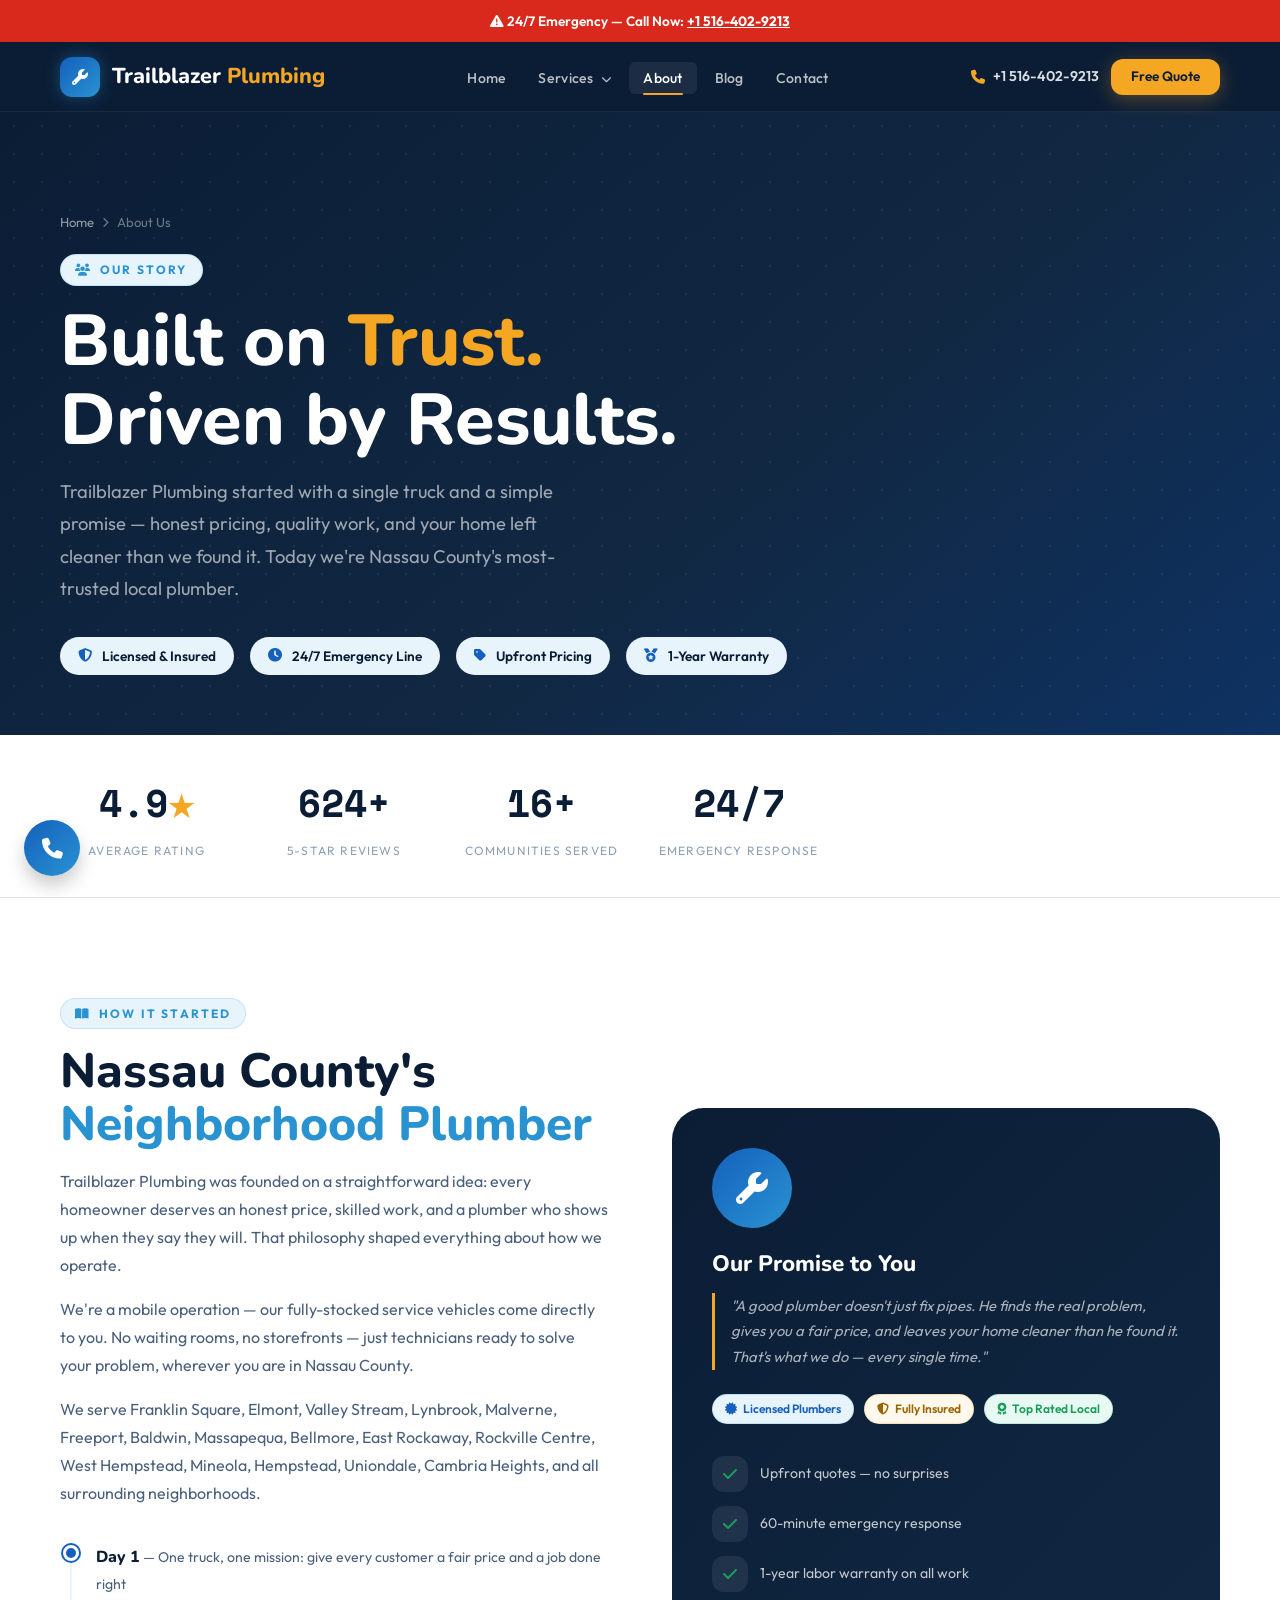
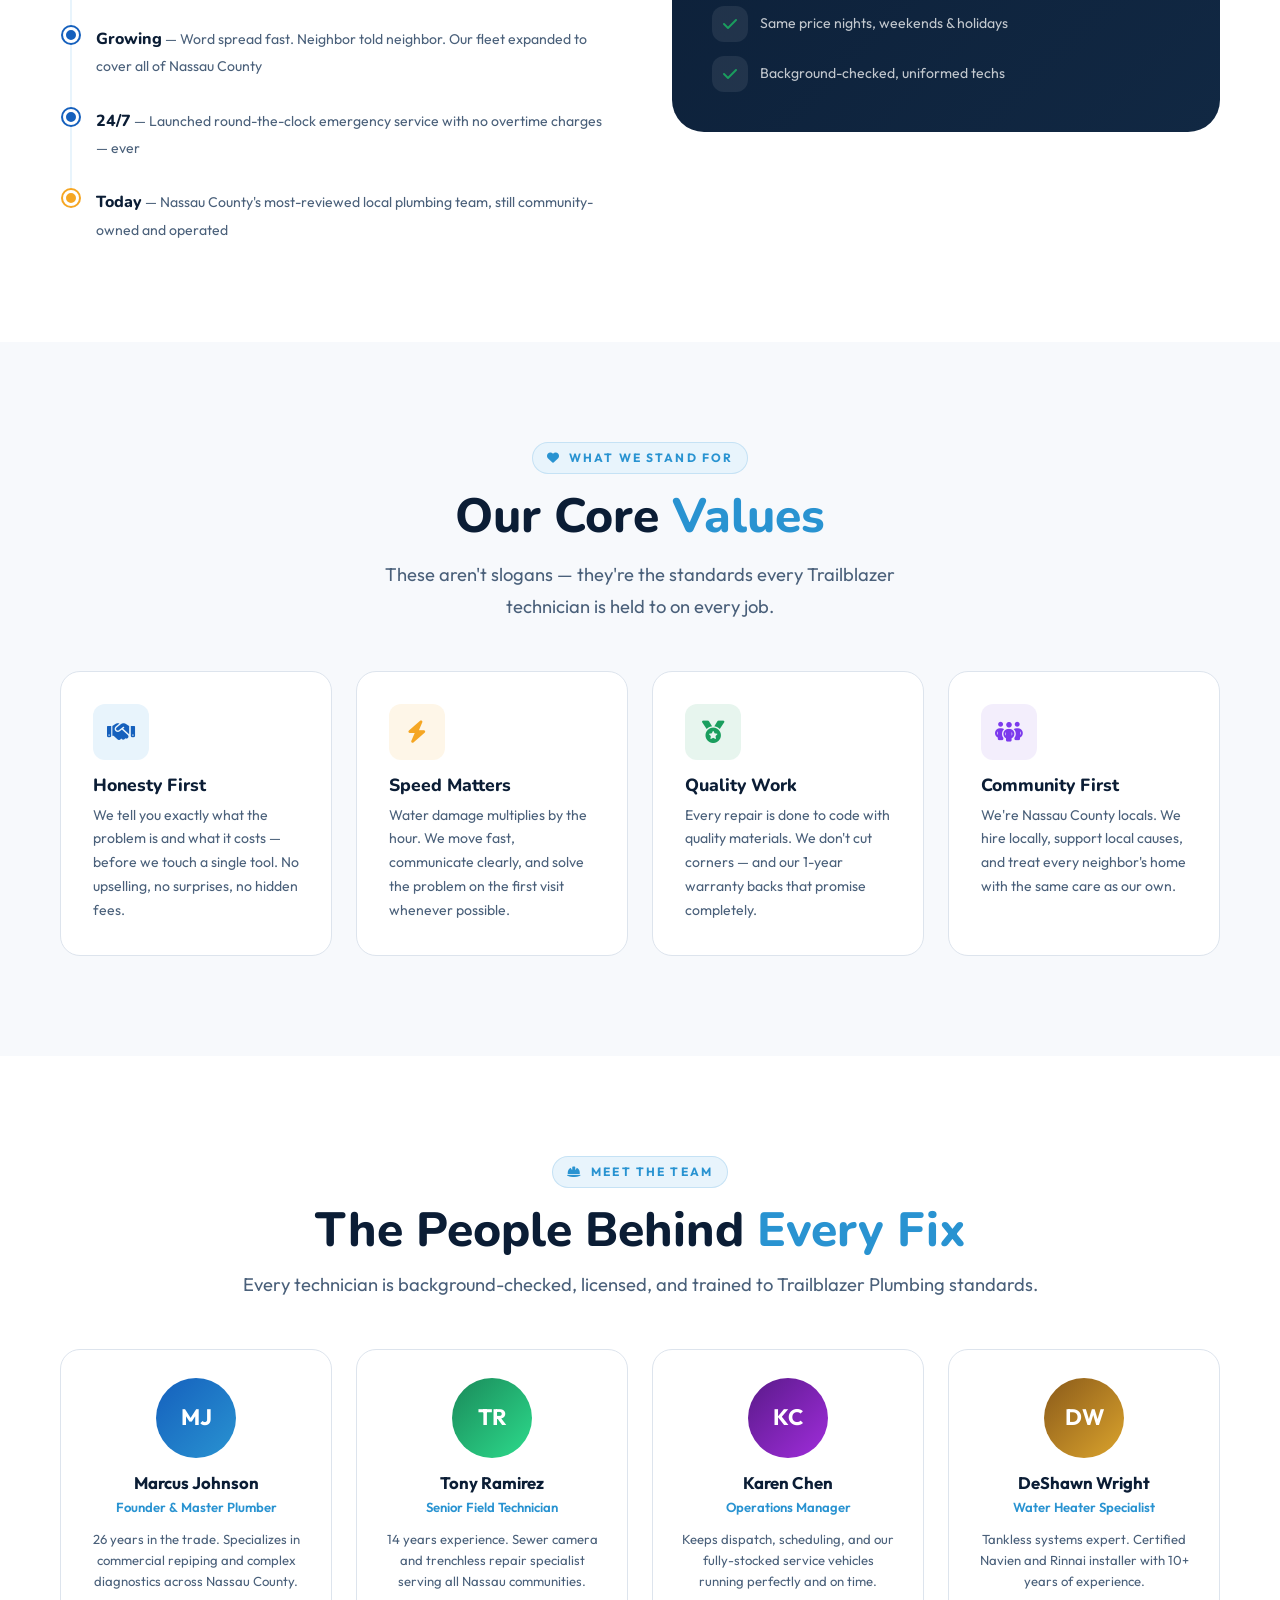
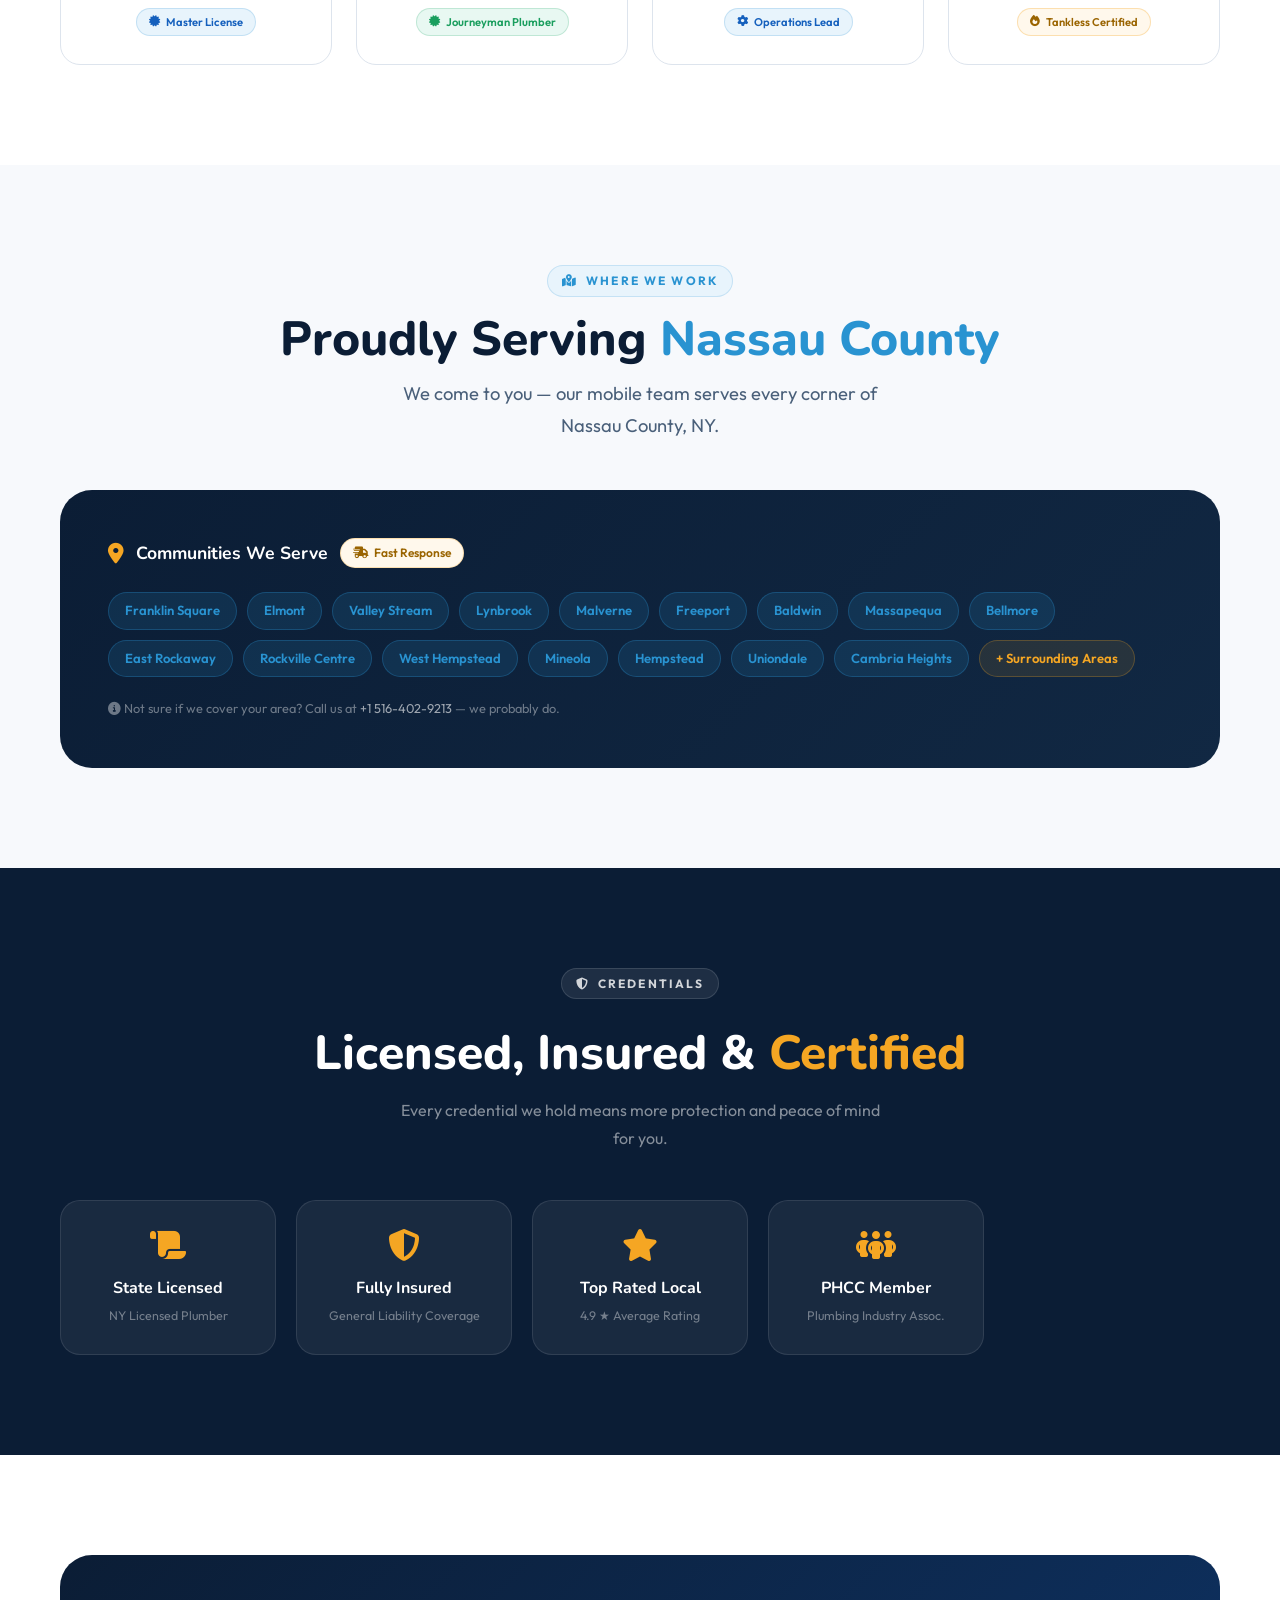
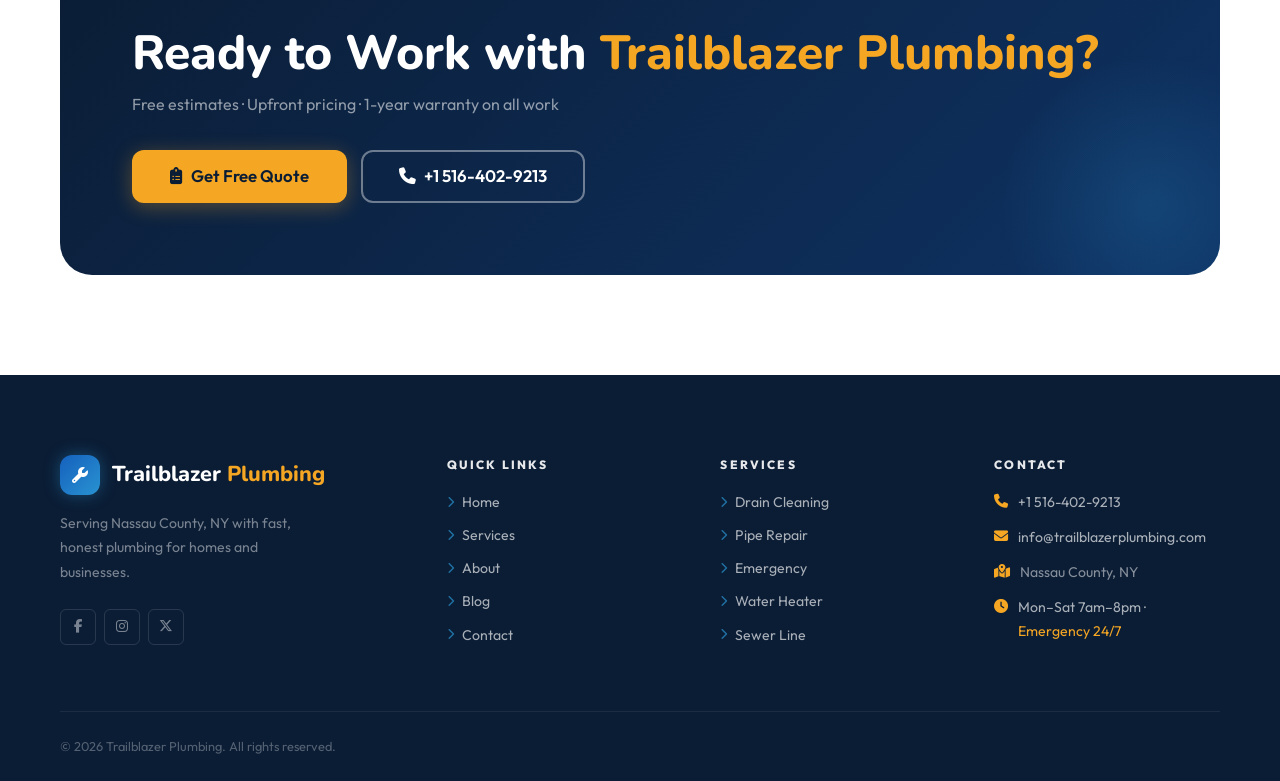
==== commit 06693c8d: "Updated website content to reflect company name change from "My Drain DR" to "Trailblazer Plumbing"." ====
--- a/pages/about.html
+++ b/pages/about.html
@@ -4,23 +4,46 @@
 <meta charset="UTF-8"/>
 <meta name="viewport" content="width=device-width,initial-scale=1.0"/>
 <meta name="theme-color" content="#0b1d35"/>
-<title>About Us | My Drain DR — DFW's Trusted Plumbing Company</title>
-<meta name="description" content="Learn about My Drain DR — founded in 2008 by Master Plumber Marcus Johnson. 28 licensed technicians serving Dallas-Fort Worth with honesty, speed, and quality."/>
+<title>About Us | Trailblazer Plumbing — Nassau County's Trusted Plumbing Company</title>
+<meta name="description" content="Learn about Trailblazer Plumbing — Nassau County's trusted plumbing team. Licensed technicians serving Franklin Square, Hempstead, Baldwin, Freeport and all surrounding communities with honesty, speed, and quality."/>
 <meta name="robots" content="index,follow"/>
-<link rel="canonical" href="https://www.mydraindr.com/about"/>
 <link rel="preconnect" href="https://fonts.googleapis.com"/>
 <link rel="preconnect" href="https://fonts.gstatic.com" crossorigin/>
 <link href="https://fonts.googleapis.com/css2?family=Nunito:wght@600;700;800;900&family=Outfit:wght@300;400;500;600;700&family=Space+Mono:ital,wght@0,400;0,700;1,400&display=swap" rel="stylesheet"/>
 <link rel="stylesheet" href="https://cdnjs.cloudflare.com/ajax/libs/font-awesome/6.5.1/css/all.min.css" crossorigin="anonymous"/>
 <link rel="stylesheet" href="../css/style.css"/>
+<style>
+/* About page extras */
+.timeline { display:flex; flex-direction:column; gap:0; margin-top:36px; }
+.tl-item { display:flex; gap:20px; align-items:flex-start; padding-bottom:28px; border-left:2px solid var(--sky-lt); padding-left:24px; margin-left:10px; position:relative; }
+.tl-item:last-child { border-left:2px solid transparent; padding-bottom:0; }
+.tl-dot { position:absolute; left:-9px; top:2px; width:16px; height:16px; border-radius:50%; background:var(--blue); border:3px solid var(--white); box-shadow:0 0 0 2px var(--blue); flex-shrink:0; }
+.tl-dot--amber { background:var(--amber); box-shadow:0 0 0 2px var(--amber); }
+.tl-year { font-weight:800; color:var(--navy); font-family:'Nunito',sans-serif; min-width:40px; }
+.tl-desc { font-size:.88rem; color:var(--text2); line-height:1.6; }
+
+.value-card { background:var(--white); border:1.5px solid var(--gray2); border-radius:var(--r-lg); padding:32px; transition:transform .2s,box-shadow .2s; }
+.value-card:hover { transform:translateY(-4px); box-shadow:0 12px 32px rgba(11,29,53,.08); }
+.value-icon { width:56px; height:56px; border-radius:var(--r-md); display:flex; align-items:center; justify-content:center; font-size:1.4rem; margin-bottom:16px; }
+
+.team-card { background:var(--white); border:1.5px solid var(--gray2); border-radius:var(--r-lg); padding:28px; text-align:center; transition:transform .2s,box-shadow .2s; }
+.team-card:hover { transform:translateY(-4px); box-shadow:0 12px 32px rgba(11,29,53,.08); }
+.team-avatar { width:80px; height:80px; border-radius:50%; display:flex; align-items:center; justify-content:center; color:var(--white); font-family:'Outfit',sans-serif; font-size:1.4rem; font-weight:700; margin:0 auto 16px; }
+
+.cert-card { background:rgba(255,255,255,.06); border:1px solid rgba(255,255,255,.1); border-radius:var(--r-lg); padding:28px; text-align:center; transition:transform .2s; }
+.cert-card:hover { transform:translateY(-3px); }
+
+.promise-strip { display:flex; flex-wrap:wrap; gap:16px; margin-top:32px; }
+.promise-item { display:flex; align-items:center; gap:10px; background:var(--sky-lt); border-radius:var(--r-pill); padding:8px 18px; font-size:.85rem; font-weight:600; color:var(--navy); }
+</style>
 </head>
 <body>
 
-<div class="emergency-strip"><i class="fa-solid fa-triangle-exclamation"></i>&nbsp;24/7 Emergency — Call Now: <a href="tel:+15551234567">(555) 123-4567</a></div>
+<div class="emergency-strip"><i class="fa-solid fa-triangle-exclamation"></i>&nbsp;24/7 Emergency — Call Now: <a href="tel:+15164029213">+1 516-402-9213</a></div>
 
 <nav class="navbar" id="navbar">
   <div class="nav-wrap">
-    <a href="../index.html" class="nav-logo"><div class="logo-icon"><i class="fa-solid fa-wrench"></i></div><span>My Drain <span class="logo-text-em">DR</span></span></a>
+    <a href="../index.html" class="nav-logo"><div class="logo-icon"><i class="fa-solid fa-wrench"></i></div><span>Trailblazer <span class="logo-text-em">Plumbing</span></span></a>
     <ul class="nav-menu">
       <li><a href="../index.html" class="nav-link">Home</a></li>
       <li class="has-dropdown">
@@ -38,7 +61,7 @@
       <li><a href="contact.html" class="nav-link">Contact</a></li>
     </ul>
     <div class="nav-actions">
-      <a href="tel:+15551234567" class="nav-phone"><i class="fa-solid fa-phone"></i>(555) 123-4567</a>
+      <a href="tel:+15164029213" class="nav-phone"><i class="fa-solid fa-phone"></i>+1 516-402-9213</a>
       <a href="contact.html" class="btn btn-amber btn-sm">Free Quote</a>
     </div>
     <button class="hamburger" id="hamburger" aria-label="Toggle menu" aria-expanded="false" aria-controls="mobileMenu"><span></span><span></span><span></span></button>
@@ -52,7 +75,7 @@
   <a href="contact.html" class="nav-link">Contact</a>
   <div class="mobile-divider"></div>
   <div class="mobile-cta">
-    <a href="tel:+15551234567" class="btn btn-amber btn-block"><i class="fa-solid fa-phone"></i>Call (555) 123-4567</a>
+    <a href="tel:+15164029213" class="btn btn-amber btn-block"><i class="fa-solid fa-phone"></i>Call +1 516-402-9213</a>
     <a href="contact.html" class="btn btn-ghost btn-block">Get Free Quote</a>
   </div>
 </div>
@@ -64,7 +87,13 @@
     <nav class="breadcrumb"><a href="../index.html">Home</a><i class="fa-solid fa-chevron-right"></i><span>About Us</span></nav>
     <div class="section-label"><i class="fa-solid fa-users"></i>Our Story</div>
     <h1>Built on <span style="color:var(--amber);">Trust.</span><br>Driven by Results.</h1>
-    <p class="lead mt-3">My Drain DR started as a one-truck operation in 2008. Today we're DFW's most-reviewed local plumbing company — same values, bigger team.</p>
+    <p class="lead mt-3">Trailblazer Plumbing started with a single truck and a simple promise — honest pricing, quality work, and your home left cleaner than we found it. Today we're Nassau County's most-trusted local plumber.</p>
+    <div class="promise-strip">
+      <div class="promise-item"><i class="fa-solid fa-shield-halved" style="color:var(--blue);"></i>Licensed &amp; Insured</div>
+      <div class="promise-item"><i class="fa-solid fa-clock" style="color:var(--blue);"></i>24/7 Emergency Line</div>
+      <div class="promise-item"><i class="fa-solid fa-tag" style="color:var(--blue);"></i>Upfront Pricing</div>
+      <div class="promise-item"><i class="fa-solid fa-medal" style="color:var(--blue);"></i>1-Year Warranty</div>
+    </div>
   </div>
 </section>
 
@@ -72,11 +101,10 @@
 <div style="background:var(--white);border-bottom:1px solid var(--gray2);padding:36px 0;">
   <div class="container">
     <div style="display:grid;grid-template-columns:repeat(auto-fill,minmax(170px,1fr));gap:24px;text-align:center;">
-      <div class="reveal"><div style="font-family:'Space Mono',monospace;font-size:2.4rem;font-weight:700;color:var(--navy);" data-count="16" data-suffix="+">0+</div><div style="font-size:.75rem;letter-spacing:.1em;text-transform:uppercase;color:var(--gray3);margin-top:6px;">Years Serving DFW</div></div>
-      <div class="reveal"><div style="font-family:'Space Mono',monospace;font-size:2.4rem;font-weight:700;color:var(--navy);" data-count="28">0</div><div style="font-size:.75rem;letter-spacing:.1em;text-transform:uppercase;color:var(--gray3);margin-top:6px;">Licensed Technicians</div></div>
-      <div class="reveal"><div style="font-family:'Space Mono',monospace;font-size:2.4rem;font-weight:700;color:var(--navy);" data-count="4800" data-suffix="+">0+</div><div style="font-size:.75rem;letter-spacing:.1em;text-transform:uppercase;color:var(--gray3);margin-top:6px;">Jobs Completed</div></div>
-      <div class="reveal"><div style="font-family:'Space Mono',monospace;font-size:2.4rem;font-weight:700;color:var(--navy);" data-count="98" data-suffix="%">0%</div><div style="font-size:.75rem;letter-spacing:.1em;text-transform:uppercase;color:var(--gray3);margin-top:6px;">Customer Satisfaction</div></div>
-      <div class="reveal"><div style="font-family:'Space Mono',monospace;font-size:2.4rem;font-weight:700;color:var(--navy);" data-count="624" data-suffix="+">0+</div><div style="font-size:.75rem;letter-spacing:.1em;text-transform:uppercase;color:var(--gray3);margin-top:6px;">5-Star Reviews</div></div>
+      <div class="reveal"><div style="font-family:'Space Mono',monospace;font-size:2.4rem;font-weight:700;color:var(--navy);">4.9<span style="color:var(--amber);font-size:1.8rem;">★</span></div><div style="font-size:.75rem;letter-spacing:.1em;text-transform:uppercase;color:var(--gray3);margin-top:6px;">Average Rating</div></div>
+      <div class="reveal"><div style="font-family:'Space Mono',monospace;font-size:2.4rem;font-weight:700;color:var(--navy);" data-count="624" data-suffix="+">624+</div><div style="font-size:.75rem;letter-spacing:.1em;text-transform:uppercase;color:var(--gray3);margin-top:6px;">5-Star Reviews</div></div>
+      <div class="reveal"><div style="font-family:'Space Mono',monospace;font-size:2.4rem;font-weight:700;color:var(--navy);" data-count="16" data-suffix="+">16+</div><div style="font-size:.75rem;letter-spacing:.1em;text-transform:uppercase;color:var(--gray3);margin-top:6px;">Communities Served</div></div>
+      <div class="reveal"><div style="font-family:'Space Mono',monospace;font-size:2.4rem;font-weight:700;color:var(--navy);">24/7</div><div style="font-size:.75rem;letter-spacing:.1em;text-transform:uppercase;color:var(--gray3);margin-top:6px;">Emergency Response</div></div>
     </div>
   </div>
 </div>
@@ -87,28 +115,45 @@
     <div class="grid-2" style="gap:64px;">
       <div class="reveal">
         <div class="section-label"><i class="fa-solid fa-book-open"></i>How It Started</div>
-        <h2>From One Van to <span class="text-sky">DFW's Most Trusted</span></h2>
-        <p class="mt-4 mb-4">Marcus "Dr. Drain" Johnson started My Drain DR in 2008 after a decade as a master plumber. His philosophy was simple: give every customer an upfront price, do the job right, and treat their home like your own.</p>
-        <p class="mb-4">That philosophy built a reputation. Word spread. One truck became five. Five became a fleet of 18 fully-stocked service vehicles and 28 licensed technicians covering all of Dallas-Fort Worth.</p>
-        <p>We're still family-owned. Marcus still shows up to complex jobs. And we still answer every call — day or night, no exceptions.</p>
-        <!-- Timeline -->
-        <div style="margin-top:36px;display:flex;flex-direction:column;gap:0;">
-          <div style="display:flex;gap:16px;align-items:flex-start;padding-bottom:24px;border-left:2px solid var(--sky-lt);padding-left:20px;margin-left:10px;position:relative;"><div style="position:absolute;left:-9px;top:2px;width:16px;height:16px;border-radius:50%;background:var(--blue);border:3px solid var(--white);box-shadow:0 0 0 2px var(--blue);flex-shrink:0;"></div><div><strong style="color:var(--navy);">2008</strong> <span style="font-size:.88rem;color:var(--text2);">— Founded with 1 van and a commitment to honest pricing</span></div></div>
-          <div style="display:flex;gap:16px;align-items:flex-start;padding-bottom:24px;border-left:2px solid var(--sky-lt);padding-left:20px;margin-left:10px;position:relative;"><div style="position:absolute;left:-9px;top:2px;width:16px;height:16px;border-radius:50%;background:var(--blue);border:3px solid var(--white);box-shadow:0 0 0 2px var(--blue);flex-shrink:0;"></div><div><strong style="color:var(--navy);">2012</strong> <span style="font-size:.88rem;color:var(--text2);">— Grew to a 5-person team, earned BBB A+ accreditation</span></div></div>
-          <div style="display:flex;gap:16px;align-items:flex-start;padding-bottom:24px;border-left:2px solid var(--sky-lt);padding-left:20px;margin-left:10px;position:relative;"><div style="position:absolute;left:-9px;top:2px;width:16px;height:16px;border-radius:50%;background:var(--blue);border:3px solid var(--white);box-shadow:0 0 0 2px var(--blue);flex-shrink:0;"></div><div><strong style="color:var(--navy);">2018</strong> <span style="font-size:.88rem;color:var(--text2);">— Launched 24/7 emergency service with 18 fully-stocked vans</span></div></div>
-          <div style="display:flex;gap:16px;align-items:flex-start;padding-left:20px;margin-left:10px;position:relative;"><div style="position:absolute;left:-9px;top:2px;width:16px;height:16px;border-radius:50%;background:var(--amber);border:3px solid var(--white);box-shadow:0 0 0 2px var(--amber);flex-shrink:0;"></div><div><strong style="color:var(--navy);">2026</strong> <span style="font-size:.88rem;color:var(--text2);">— 28 technicians, 624+ five-star reviews, still family-owned</span></div></div>
+        <h2>Nassau County's <span class="text-sky">Neighborhood Plumber</span></h2>
+        <p class="mt-4 mb-4">Trailblazer Plumbing was founded on a straightforward idea: every homeowner deserves an honest price, skilled work, and a plumber who shows up when they say they will. That philosophy shaped everything about how we operate.</p>
+        <p class="mb-4">We're a mobile operation — our fully-stocked service vehicles come directly to you. No waiting rooms, no storefronts — just technicians ready to solve your problem, wherever you are in Nassau County.</p>
+        <p>We serve Franklin Square, Elmont, Valley Stream, Lynbrook, Malverne, Freeport, Baldwin, Massapequa, Bellmore, East Rockaway, Rockville Centre, West Hempstead, Mineola, Hempstead, Uniondale, Cambria Heights, and all surrounding neighborhoods.</p>
+        <div class="timeline">
+          <div class="tl-item">
+            <div class="tl-dot"></div>
+            <div><span class="tl-year">Day 1</span> <span class="tl-desc">— One truck, one mission: give every customer a fair price and a job done right</span></div>
+          </div>
+          <div class="tl-item">
+            <div class="tl-dot"></div>
+            <div><span class="tl-year">Growing</span> <span class="tl-desc">— Word spread fast. Neighbor told neighbor. Our fleet expanded to cover all of Nassau County</span></div>
+          </div>
+          <div class="tl-item">
+            <div class="tl-dot"></div>
+            <div><span class="tl-year">24/7</span> <span class="tl-desc">— Launched round-the-clock emergency service with no overtime charges — ever</span></div>
+          </div>
+          <div class="tl-item">
+            <div class="tl-dot tl-dot--amber"></div>
+            <div><span class="tl-year">Today</span> <span class="tl-desc">— Nassau County's most-reviewed local plumbing team, still community-owned and operated</span></div>
+          </div>
         </div>
       </div>
       <div class="reveal">
-        <div class="card" style="padding:36px;background:var(--off);">
-          <div style="width:80px;height:80px;border-radius:50%;background:linear-gradient(135deg,var(--blue),var(--sky));display:flex;align-items:center;justify-content:center;color:var(--white);font-size:2rem;margin-bottom:20px;"><i class="fa-solid fa-user-tie"></i></div>
-          <h3 style="font-size:1.35rem;">Marcus Johnson</h3>
-          <p style="color:var(--sky);font-weight:600;font-size:.88rem;margin:4px 0 16px;">Founder &amp; Master Plumber</p>
-          <p style="font-size:.92rem;font-style:italic;color:var(--text2);line-height:1.75;border-left:3px solid var(--amber);padding-left:16px;">"A good plumber doesn't just fix pipes. He finds the real problem, gives you a fair price, and leaves your home cleaner than he found it."</p>
-          <div style="display:flex;flex-wrap:wrap;gap:8px;margin-top:24px;">
-            <span class="badge badge-sky"><i class="fa-solid fa-certificate"></i>Master Plumber</span>
-            <span class="badge badge-amber"><i class="fa-solid fa-star"></i>26 Yrs Experience</span>
-            <span class="badge badge-green"><i class="fa-solid fa-award"></i>BBB A+ Rated</span>
+        <div style="background:linear-gradient(135deg,var(--navy),var(--navy2));border-radius:var(--r-xl);padding:40px;color:var(--white);">
+          <div style="width:80px;height:80px;border-radius:50%;background:linear-gradient(135deg,var(--blue),var(--sky));display:flex;align-items:center;justify-content:center;font-size:2rem;margin-bottom:24px;"><i class="fa-solid fa-wrench"></i></div>
+          <h3 style="color:var(--white);font-size:1.4rem;">Our Promise to You</h3>
+          <p style="color:rgba(255,255,255,.65);font-size:.92rem;line-height:1.75;margin:16px 0 24px;font-style:italic;border-left:3px solid var(--amber);padding-left:16px;">"A good plumber doesn't just fix pipes. He finds the real problem, gives you a fair price, and leaves your home cleaner than he found it. That's what we do — every single time."</p>
+          <div style="display:flex;flex-wrap:wrap;gap:10px;">
+            <span class="badge badge-sky"><i class="fa-solid fa-certificate"></i>Licensed Plumbers</span>
+            <span class="badge badge-amber"><i class="fa-solid fa-shield-halved"></i>Fully Insured</span>
+            <span class="badge badge-green"><i class="fa-solid fa-award"></i>Top Rated Local</span>
+          </div>
+          <div style="margin-top:32px;display:flex;flex-direction:column;gap:14px;">
+            <div style="display:flex;align-items:center;gap:12px;"><div style="width:36px;height:36px;background:rgba(255,255,255,.08);border-radius:var(--r-md);display:flex;align-items:center;justify-content:center;"><i class="fa-solid fa-check" style="color:var(--green);"></i></div><span style="font-size:.88rem;color:rgba(255,255,255,.75);">Upfront quotes — no surprises</span></div>
+            <div style="display:flex;align-items:center;gap:12px;"><div style="width:36px;height:36px;background:rgba(255,255,255,.08);border-radius:var(--r-md);display:flex;align-items:center;justify-content:center;"><i class="fa-solid fa-check" style="color:var(--green);"></i></div><span style="font-size:.88rem;color:rgba(255,255,255,.75);">60-minute emergency response</span></div>
+            <div style="display:flex;align-items:center;gap:12px;"><div style="width:36px;height:36px;background:rgba(255,255,255,.08);border-radius:var(--r-md);display:flex;align-items:center;justify-content:center;"><i class="fa-solid fa-check" style="color:var(--green);"></i></div><span style="font-size:.88rem;color:rgba(255,255,255,.75);">1-year labor warranty on all work</span></div>
+            <div style="display:flex;align-items:center;gap:12px;"><div style="width:36px;height:36px;background:rgba(255,255,255,.08);border-radius:var(--r-md);display:flex;align-items:center;justify-content:center;"><i class="fa-solid fa-check" style="color:var(--green);"></i></div><span style="font-size:.88rem;color:rgba(255,255,255,.75);">Same price nights, weekends &amp; holidays</span></div>
+            <div style="display:flex;align-items:center;gap:12px;"><div style="width:36px;height:36px;background:rgba(255,255,255,.08);border-radius:var(--r-md);display:flex;align-items:center;justify-content:center;"><i class="fa-solid fa-check" style="color:var(--green);"></i></div><span style="font-size:.88rem;color:rgba(255,255,255,.75);">Background-checked, uniformed techs</span></div>
           </div>
         </div>
       </div>
@@ -122,12 +167,29 @@
     <div class="text-center mb-7 reveal">
       <div class="section-label"><i class="fa-solid fa-heart"></i>What We Stand For</div>
       <h2>Our Core <span class="text-sky">Values</span></h2>
+      <p class="lead mt-3" style="max-width:520px;margin:16px auto 0;">These aren't slogans — they're the standards every Trailblazer technician is held to on every job.</p>
     </div>
     <div style="display:grid;grid-template-columns:repeat(auto-fill,minmax(250px,1fr));gap:24px;">
-      <div class="card svc-card reveal"><div class="svc-icon ic-blue"><i class="fa-solid fa-handshake"></i></div><h3>Honesty First</h3><p>We tell you exactly what the problem is and what it costs — before we touch a single tool. No upselling, no surprises.</p></div>
-      <div class="card svc-card reveal"><div class="svc-icon ic-amber"><i class="fa-solid fa-bolt"></i></div><h3>Speed Matters</h3><p>Water damage multiplies by the hour. We move fast, communicate clearly, and solve the problem on the first visit whenever possible.</p></div>
-      <div class="card svc-card reveal"><div class="svc-icon ic-green"><i class="fa-solid fa-medal"></i></div><h3>Quality Work</h3><p>Every repair is done to code with quality materials. We don't cut corners — and our 1-year warranty backs that promise.</p></div>
-      <div class="card svc-card reveal"><div class="svc-icon ic-purple"><i class="fa-solid fa-people-group"></i></div><h3>Community First</h3><p>We're DFW locals. We hire locally, support local causes, and treat every neighbor's home with the same care as our own.</p></div>
+      <div class="value-card reveal">
+        <div class="value-icon" style="background:var(--sky-lt);"><i class="fa-solid fa-handshake" style="color:var(--blue);"></i></div>
+        <h3 style="font-size:1.1rem;margin-bottom:8px;">Honesty First</h3>
+        <p style="font-size:.88rem;color:var(--text2);line-height:1.7;">We tell you exactly what the problem is and what it costs — before we touch a single tool. No upselling, no surprises, no hidden fees.</p>
+      </div>
+      <div class="value-card reveal">
+        <div class="value-icon" style="background:rgba(245,166,35,.1);"><i class="fa-solid fa-bolt" style="color:var(--amber);"></i></div>
+        <h3 style="font-size:1.1rem;margin-bottom:8px;">Speed Matters</h3>
+        <p style="font-size:.88rem;color:var(--text2);line-height:1.7;">Water damage multiplies by the hour. We move fast, communicate clearly, and solve the problem on the first visit whenever possible.</p>
+      </div>
+      <div class="value-card reveal">
+        <div class="value-icon" style="background:rgba(26,158,94,.1);"><i class="fa-solid fa-medal" style="color:var(--green);"></i></div>
+        <h3 style="font-size:1.1rem;margin-bottom:8px;">Quality Work</h3>
+        <p style="font-size:.88rem;color:var(--text2);line-height:1.7;">Every repair is done to code with quality materials. We don't cut corners — and our 1-year warranty backs that promise completely.</p>
+      </div>
+      <div class="value-card reveal">
+        <div class="value-icon" style="background:rgba(109,40,217,.08);"><i class="fa-solid fa-people-group" style="color:#7c3aed;"></i></div>
+        <h3 style="font-size:1.1rem;margin-bottom:8px;">Community First</h3>
+        <p style="font-size:.88rem;color:var(--text2);line-height:1.7;">We're Nassau County locals. We hire locally, support local causes, and treat every neighbor's home with the same care as our own.</p>
+      </div>
     </div>
   </div>
 </section>
@@ -138,13 +200,75 @@
     <div class="text-center mb-7 reveal">
       <div class="section-label"><i class="fa-solid fa-helmet-safety"></i>Meet the Team</div>
       <h2>The People Behind <span class="text-sky">Every Fix</span></h2>
-      <p class="lead mt-3">Every technician is background-checked, licensed, and trained to My Drain DR standards.</p>
+      <p class="lead mt-3">Every technician is background-checked, licensed, and trained to Trailblazer Plumbing standards.</p>
     </div>
     <div style="display:grid;grid-template-columns:repeat(auto-fill,minmax(240px,1fr));gap:24px;">
-      <div class="card reveal" style="padding:32px;text-align:center;"><div style="width:72px;height:72px;border-radius:50%;background:linear-gradient(135deg,var(--blue),var(--sky));display:flex;align-items:center;justify-content:center;color:var(--white);font-family:'Outfit',sans-serif;font-size:1.3rem;font-weight:700;margin:0 auto 16px;">MJ</div><h4 style="font-size:1.05rem;margin-bottom:4px;">Marcus Johnson</h4><p style="color:var(--sky);font-size:.82rem;font-weight:600;margin-bottom:10px;">Founder &amp; Master Plumber</p><p style="font-size:.82rem;color:var(--text2);">26 years in the trade. Specializes in commercial repiping and complex diagnostics.</p><div style="margin-top:12px;"><span class="badge badge-sky" style="font-size:.7rem;"><i class="fa-solid fa-certificate"></i>Master License</span></div></div>
-      <div class="card reveal" style="padding:32px;text-align:center;"><div style="width:72px;height:72px;border-radius:50%;background:linear-gradient(135deg,#1a8a5a,#2ddb8c);display:flex;align-items:center;justify-content:center;color:var(--white);font-family:'Outfit',sans-serif;font-size:1.3rem;font-weight:700;margin:0 auto 16px;">TR</div><h4 style="font-size:1.05rem;margin-bottom:4px;">Tony Ramirez</h4><p style="color:var(--sky);font-size:.82rem;font-weight:600;margin-bottom:10px;">Senior Field Technician</p><p style="font-size:.82rem;color:var(--text2);">14 years experience. Sewer camera and trenchless repair specialist.</p><div style="margin-top:12px;"><span class="badge badge-green" style="font-size:.7rem;"><i class="fa-solid fa-certificate"></i>Journeyman Plumber</span></div></div>
-      <div class="card reveal" style="padding:32px;text-align:center;"><div style="width:72px;height:72px;border-radius:50%;background:linear-gradient(135deg,#5a1a8a,#a02ddb);display:flex;align-items:center;justify-content:center;color:var(--white);font-family:'Outfit',sans-serif;font-size:1.3rem;font-weight:700;margin:0 auto 16px;">KC</div><h4 style="font-size:1.05rem;margin-bottom:4px;">Karen Chen</h4><p style="color:var(--sky);font-size:.82rem;font-weight:600;margin-bottom:10px;">Operations Manager</p><p style="font-size:.82rem;color:var(--text2);">Keeps dispatch, scheduling, and 18 service vans running perfectly on time.</p><div style="margin-top:12px;"><span class="badge badge-sky" style="font-size:.7rem;"><i class="fa-solid fa-gear"></i>Operations Lead</span></div></div>
-      <div class="card reveal" style="padding:32px;text-align:center;"><div style="width:72px;height:72px;border-radius:50%;background:linear-gradient(135deg,#8a5a1a,#dba42d);display:flex;align-items:center;justify-content:center;color:var(--white);font-family:'Outfit',sans-serif;font-size:1.3rem;font-weight:700;margin:0 auto 16px;">DW</div><h4 style="font-size:1.05rem;margin-bottom:4px;">DeShawn Wright</h4><p style="color:var(--sky);font-size:.82rem;font-weight:600;margin-bottom:10px;">Water Heater Specialist</p><p style="font-size:.82rem;color:var(--text2);">Tankless systems expert. Certified Navien and Rinnai installer.</p><div style="margin-top:12px;"><span class="badge badge-amber" style="font-size:.7rem;"><i class="fa-solid fa-fire"></i>Tankless Certified</span></div></div>
+      <div class="team-card reveal">
+        <div class="team-avatar" style="background:linear-gradient(135deg,var(--blue),var(--sky));">MJ</div>
+        <h4 style="font-size:1.05rem;margin-bottom:4px;">Marcus Johnson</h4>
+        <p style="color:var(--sky);font-size:.82rem;font-weight:600;margin-bottom:10px;">Founder &amp; Master Plumber</p>
+        <p style="font-size:.82rem;color:var(--text2);line-height:1.6;">26 years in the trade. Specializes in commercial repiping and complex diagnostics across Nassau County.</p>
+        <div style="margin-top:14px;"><span class="badge badge-sky" style="font-size:.7rem;"><i class="fa-solid fa-certificate"></i>Master License</span></div>
+      </div>
+      <div class="team-card reveal">
+        <div class="team-avatar" style="background:linear-gradient(135deg,#1a8a5a,#2ddb8c);">TR</div>
+        <h4 style="font-size:1.05rem;margin-bottom:4px;">Tony Ramirez</h4>
+        <p style="color:var(--sky);font-size:.82rem;font-weight:600;margin-bottom:10px;">Senior Field Technician</p>
+        <p style="font-size:.82rem;color:var(--text2);line-height:1.6;">14 years experience. Sewer camera and trenchless repair specialist serving all Nassau communities.</p>
+        <div style="margin-top:14px;"><span class="badge badge-green" style="font-size:.7rem;"><i class="fa-solid fa-certificate"></i>Journeyman Plumber</span></div>
+      </div>
+      <div class="team-card reveal">
+        <div class="team-avatar" style="background:linear-gradient(135deg,#5a1a8a,#a02ddb);">KC</div>
+        <h4 style="font-size:1.05rem;margin-bottom:4px;">Karen Chen</h4>
+        <p style="color:var(--sky);font-size:.82rem;font-weight:600;margin-bottom:10px;">Operations Manager</p>
+        <p style="font-size:.82rem;color:var(--text2);line-height:1.6;">Keeps dispatch, scheduling, and our fully-stocked service vehicles running perfectly and on time.</p>
+        <div style="margin-top:14px;"><span class="badge badge-sky" style="font-size:.7rem;"><i class="fa-solid fa-gear"></i>Operations Lead</span></div>
+      </div>
+      <div class="team-card reveal">
+        <div class="team-avatar" style="background:linear-gradient(135deg,#8a5a1a,#dba42d);">DW</div>
+        <h4 style="font-size:1.05rem;margin-bottom:4px;">DeShawn Wright</h4>
+        <p style="color:var(--sky);font-size:.82rem;font-weight:600;margin-bottom:10px;">Water Heater Specialist</p>
+        <p style="font-size:.82rem;color:var(--text2);line-height:1.6;">Tankless systems expert. Certified Navien and Rinnai installer with 10+ years of experience.</p>
+        <div style="margin-top:14px;"><span class="badge badge-amber" style="font-size:.7rem;"><i class="fa-solid fa-fire"></i>Tankless Certified</span></div>
+      </div>
+    </div>
+  </div>
+</section>
+
+<!-- SERVICE AREA -->
+<section class="section bg-off">
+  <div class="container">
+    <div class="text-center mb-7 reveal">
+      <div class="section-label"><i class="fa-solid fa-map-location-dot"></i>Where We Work</div>
+      <h2>Proudly Serving <span class="text-sky">Nassau County</span></h2>
+      <p class="lead mt-3" style="max-width:520px;margin-left:auto;margin-right:auto;">We come to you — our mobile team serves every corner of Nassau County, NY.</p>
+    </div>
+    <div class="reveal" style="background:linear-gradient(135deg,var(--navy),var(--navy2));border-radius:var(--r-xl);padding:clamp(32px,5vw,48px);">
+      <div style="display:flex;align-items:center;gap:12px;margin-bottom:24px;flex-wrap:wrap;">
+        <i class="fa-solid fa-location-dot" style="color:var(--amber);font-size:1.3rem;"></i>
+        <span style="font-family:'Nunito',sans-serif;font-weight:700;color:var(--white);font-size:1.1rem;">Communities We Serve</span>
+        <span class="badge badge-amber"><i class="fa-solid fa-truck-fast"></i>Fast Response</span>
+      </div>
+      <div style="display:flex;flex-wrap:wrap;gap:10px;">
+        <span style="background:rgba(41,147,209,.15);border:1px solid rgba(41,147,209,.3);color:var(--sky);padding:7px 16px;border-radius:var(--r-pill);font-size:.82rem;font-weight:600;">Franklin Square</span>
+        <span style="background:rgba(41,147,209,.15);border:1px solid rgba(41,147,209,.3);color:var(--sky);padding:7px 16px;border-radius:var(--r-pill);font-size:.82rem;font-weight:600;">Elmont</span>
+        <span style="background:rgba(41,147,209,.15);border:1px solid rgba(41,147,209,.3);color:var(--sky);padding:7px 16px;border-radius:var(--r-pill);font-size:.82rem;font-weight:600;">Valley Stream</span>
+        <span style="background:rgba(41,147,209,.15);border:1px solid rgba(41,147,209,.3);color:var(--sky);padding:7px 16px;border-radius:var(--r-pill);font-size:.82rem;font-weight:600;">Lynbrook</span>
+        <span style="background:rgba(41,147,209,.15);border:1px solid rgba(41,147,209,.3);color:var(--sky);padding:7px 16px;border-radius:var(--r-pill);font-size:.82rem;font-weight:600;">Malverne</span>
+        <span style="background:rgba(41,147,209,.15);border:1px solid rgba(41,147,209,.3);color:var(--sky);padding:7px 16px;border-radius:var(--r-pill);font-size:.82rem;font-weight:600;">Freeport</span>
+        <span style="background:rgba(41,147,209,.15);border:1px solid rgba(41,147,209,.3);color:var(--sky);padding:7px 16px;border-radius:var(--r-pill);font-size:.82rem;font-weight:600;">Baldwin</span>
+        <span style="background:rgba(41,147,209,.15);border:1px solid rgba(41,147,209,.3);color:var(--sky);padding:7px 16px;border-radius:var(--r-pill);font-size:.82rem;font-weight:600;">Massapequa</span>
+        <span style="background:rgba(41,147,209,.15);border:1px solid rgba(41,147,209,.3);color:var(--sky);padding:7px 16px;border-radius:var(--r-pill);font-size:.82rem;font-weight:600;">Bellmore</span>
+        <span style="background:rgba(41,147,209,.15);border:1px solid rgba(41,147,209,.3);color:var(--sky);padding:7px 16px;border-radius:var(--r-pill);font-size:.82rem;font-weight:600;">East Rockaway</span>
+        <span style="background:rgba(41,147,209,.15);border:1px solid rgba(41,147,209,.3);color:var(--sky);padding:7px 16px;border-radius:var(--r-pill);font-size:.82rem;font-weight:600;">Rockville Centre</span>
+        <span style="background:rgba(41,147,209,.15);border:1px solid rgba(41,147,209,.3);color:var(--sky);padding:7px 16px;border-radius:var(--r-pill);font-size:.82rem;font-weight:600;">West Hempstead</span>
+        <span style="background:rgba(41,147,209,.15);border:1px solid rgba(41,147,209,.3);color:var(--sky);padding:7px 16px;border-radius:var(--r-pill);font-size:.82rem;font-weight:600;">Mineola</span>
+        <span style="background:rgba(41,147,209,.15);border:1px solid rgba(41,147,209,.3);color:var(--sky);padding:7px 16px;border-radius:var(--r-pill);font-size:.82rem;font-weight:600;">Hempstead</span>
+        <span style="background:rgba(41,147,209,.15);border:1px solid rgba(41,147,209,.3);color:var(--sky);padding:7px 16px;border-radius:var(--r-pill);font-size:.82rem;font-weight:600;">Uniondale</span>
+        <span style="background:rgba(41,147,209,.15);border:1px solid rgba(41,147,209,.3);color:var(--sky);padding:7px 16px;border-radius:var(--r-pill);font-size:.82rem;font-weight:600;">Cambria Heights</span>
+        <span style="background:rgba(245,166,35,.1);border:1px solid rgba(245,166,35,.25);color:var(--amber);padding:7px 16px;border-radius:var(--r-pill);font-size:.82rem;font-weight:600;">+ Surrounding Areas</span>
+      </div>
+      <p style="color:rgba(255,255,255,.4);font-size:.8rem;margin-top:20px;"><i class="fa-solid fa-info-circle"></i> Not sure if we cover your area? Call us at <a href="tel:+15164029213" style="color:rgba(255,255,255,.6);">+1 516-402-9213</a> — we probably do.</p>
     </div>
   </div>
 </section>
@@ -157,10 +281,10 @@
       <h2 class="text-white mt-3">Licensed, Insured &amp; <span class="text-amber">Certified</span></h2>
       <p style="color:rgba(255,255,255,.5);max-width:480px;margin:16px auto 48px;">Every credential we hold means more protection and peace of mind for you.</p>
       <div style="display:grid;grid-template-columns:repeat(auto-fill,minmax(200px,1fr));gap:20px;">
-        <div class="stat-card reveal"><i class="fa-solid fa-scroll" style="font-size:2rem;color:var(--amber);margin-bottom:14px;display:block;"></i><div style="font-weight:700;color:var(--white);margin-bottom:4px;font-family:'Nunito',sans-serif;">State Licensed</div><div style="font-size:.78rem;color:rgba(255,255,255,.4);">TX Lic. #PL-48821</div></div>
-        <div class="stat-card reveal"><i class="fa-solid fa-shield-halved" style="font-size:2rem;color:var(--amber);margin-bottom:14px;display:block;"></i><div style="font-weight:700;color:var(--white);margin-bottom:4px;font-family:'Nunito',sans-serif;">$2M Insured</div><div style="font-size:.78rem;color:rgba(255,255,255,.4);">General Liability</div></div>
-        <div class="stat-card reveal"><i class="fa-solid fa-star" style="font-size:2rem;color:var(--amber);margin-bottom:14px;display:block;"></i><div style="font-weight:700;color:var(--white);margin-bottom:4px;font-family:'Nunito',sans-serif;">BBB A+ Rated</div><div style="font-size:.78rem;color:rgba(255,255,255,.4);">Accredited Since 2010</div></div>
-        <div class="stat-card reveal"><i class="fa-solid fa-people-group" style="font-size:2rem;color:var(--amber);margin-bottom:14px;display:block;"></i><div style="font-weight:700;color:var(--white);margin-bottom:4px;font-family:'Nunito',sans-serif;">PHCC Member</div><div style="font-size:.78rem;color:rgba(255,255,255,.4);">Plumbing Industry Assoc.</div></div>
+        <div class="cert-card reveal"><i class="fa-solid fa-scroll" style="font-size:2rem;color:var(--amber);margin-bottom:14px;display:block;"></i><div style="font-weight:700;color:var(--white);margin-bottom:4px;font-family:'Nunito',sans-serif;">State Licensed</div><div style="font-size:.78rem;color:rgba(255,255,255,.4);">NY Licensed Plumber</div></div>
+        <div class="cert-card reveal"><i class="fa-solid fa-shield-halved" style="font-size:2rem;color:var(--amber);margin-bottom:14px;display:block;"></i><div style="font-weight:700;color:var(--white);margin-bottom:4px;font-family:'Nunito',sans-serif;">Fully Insured</div><div style="font-size:.78rem;color:rgba(255,255,255,.4);">General Liability Coverage</div></div>
+        <div class="cert-card reveal"><i class="fa-solid fa-star" style="font-size:2rem;color:var(--amber);margin-bottom:14px;display:block;"></i><div style="font-weight:700;color:var(--white);margin-bottom:4px;font-family:'Nunito',sans-serif;">Top Rated Local</div><div style="font-size:.78rem;color:rgba(255,255,255,.4);">4.9 ★ Average Rating</div></div>
+        <div class="cert-card reveal"><i class="fa-solid fa-people-group" style="font-size:2rem;color:var(--amber);margin-bottom:14px;display:block;"></i><div style="font-weight:700;color:var(--white);margin-bottom:4px;font-family:'Nunito',sans-serif;">PHCC Member</div><div style="font-size:.78rem;color:rgba(255,255,255,.4);">Plumbing Industry Assoc.</div></div>
       </div>
     </div>
   </div>
@@ -171,8 +295,14 @@
   <div class="container">
     <div class="cta-box reveal">
       <div style="position:relative;z-index:2;display:flex;align-items:center;justify-content:space-between;gap:32px;flex-wrap:wrap;">
-        <div><h2 class="text-white" style="font-size:clamp(1.8rem,4vw,3rem);">Ready to Work with <span class="text-amber">the Best Team</span> in DFW?</h2><p style="color:rgba(255,255,255,.55);margin-top:10px;">Free estimates · Upfront pricing · 1-year warranty on all work</p></div>
-        <div style="display:flex;gap:14px;flex-wrap:wrap;"><a href="contact.html" class="btn btn-amber btn-lg"><i class="fa-solid fa-clipboard-list"></i>Get Free Quote</a><a href="tel:+15551234567" class="btn btn-outline btn-lg"><i class="fa-solid fa-phone"></i>Call Now</a></div>
+        <div>
+          <h2 class="text-white" style="font-size:clamp(1.8rem,4vw,3rem);">Ready to Work with <span class="text-amber">Trailblazer Plumbing?</span></h2>
+          <p style="color:rgba(255,255,255,.55);margin-top:10px;">Free estimates · Upfront pricing · 1-year warranty on all work</p>
+        </div>
+        <div style="display:flex;gap:14px;flex-wrap:wrap;">
+          <a href="contact.html" class="btn btn-amber btn-lg"><i class="fa-solid fa-clipboard-list"></i>Get Free Quote</a>
+          <a href="tel:+15164029213" class="btn btn-outline btn-lg"><i class="fa-solid fa-phone"></i>+1 516-402-9213</a>
+        </div>
       </div>
     </div>
   </div>
@@ -182,15 +312,39 @@
 <footer class="site-footer">
   <div class="container">
     <div class="footer-grid">
-      <div class="footer-brand"><a href="../index.html" class="nav-logo"><div class="logo-icon"><i class="fa-solid fa-wrench"></i></div><span>My Drain <span class="logo-text-em">DR</span></span></a><p>Serving Dallas-Fort Worth since 2008. Fast, honest plumbing for homes and businesses.</p><div class="footer-socials mt-5"><a href="#" class="social-btn" aria-label="Facebook"><i class="fa-brands fa-facebook-f"></i></a><a href="#" class="social-btn" aria-label="Instagram"><i class="fa-brands fa-instagram"></i></a><a href="#" class="social-btn" aria-label="X"><i class="fa-brands fa-x-twitter"></i></a></div></div>
+      <div class="footer-brand">
+        <a href="../index.html" class="nav-logo"><div class="logo-icon"><i class="fa-solid fa-wrench"></i></div><span>Trailblazer <span class="logo-text-em">Plumbing</span></span></a>
+        <p>Serving Nassau County, NY with fast, honest plumbing for homes and businesses.</p>
+        <div class="footer-socials mt-5">
+          <a href="#" class="social-btn" aria-label="Facebook"><i class="fa-brands fa-facebook-f"></i></a>
+          <a href="#" class="social-btn" aria-label="Instagram"><i class="fa-brands fa-instagram"></i></a>
+          <a href="#" class="social-btn" aria-label="X"><i class="fa-brands fa-x-twitter"></i></a>
+        </div>
+      </div>
       <div><div class="footer-col-title">Quick Links</div><ul class="footer-links"><li><a href="../index.html"><i class="fa-solid fa-chevron-right"></i>Home</a></li><li><a href="services.html"><i class="fa-solid fa-chevron-right"></i>Services</a></li><li><a href="about.html"><i class="fa-solid fa-chevron-right"></i>About</a></li><li><a href="blog.html"><i class="fa-solid fa-chevron-right"></i>Blog</a></li><li><a href="contact.html"><i class="fa-solid fa-chevron-right"></i>Contact</a></li></ul></div>
       <div><div class="footer-col-title">Services</div><ul class="footer-links"><li><a href="services.html#drain"><i class="fa-solid fa-chevron-right"></i>Drain Cleaning</a></li><li><a href="services.html#pipe"><i class="fa-solid fa-chevron-right"></i>Pipe Repair</a></li><li><a href="services.html#emergency"><i class="fa-solid fa-chevron-right"></i>Emergency</a></li><li><a href="services.html#heater"><i class="fa-solid fa-chevron-right"></i>Water Heater</a></li><li><a href="services.html#sewer"><i class="fa-solid fa-chevron-right"></i>Sewer Line</a></li></ul></div>
-      <div><div class="footer-col-title">Contact</div><div class="footer-contact-row"><i class="fa-solid fa-phone"></i><a href="tel:+15551234567" style="color:rgba(255,255,255,.65);">(555) 123-4567</a></div><div class="footer-contact-row"><i class="fa-solid fa-envelope"></i><a href="mailto:hello@mydraindr.com" style="color:rgba(255,255,255,.65);">hello@mydraindr.com</a></div><div class="footer-contact-row"><i class="fa-solid fa-location-dot"></i><address style="font-style:normal;color:rgba(255,255,255,.5);">1204 Pipeline Ave, Dallas TX</address></div><div class="footer-contact-row"><i class="fa-solid fa-clock"></i><span>Mon–Sat 7am–8pm · <span style="color:var(--amber);">Emergency 24/7</span></span></div></div>
-    </div>
-    <div class="footer-bottom"><span>© 2026 My Drain DR. All rights reserved.</span></div>
+      <div>
+        <div class="footer-col-title">Contact</div>
+        <div class="footer-contact-row"><i class="fa-solid fa-phone"></i><a href="tel:+15164029213" style="color:rgba(255,255,255,.65);">+1 516-402-9213</a></div>
+        <div class="footer-contact-row"><i class="fa-solid fa-envelope"></i><a href="mailto:info@trailblazerplumbing.com" style="color:rgba(255,255,255,.65);">info@trailblazerplumbing.com</a></div>
+        <div class="footer-contact-row"><i class="fa-solid fa-map-location-dot"></i><span style="color:rgba(255,255,255,.5);">Nassau County, NY</span></div>
+        <div class="footer-contact-row"><i class="fa-solid fa-clock"></i><span>Mon–Sat 7am–8pm · <span style="color:var(--amber);">Emergency 24/7</span></span></div>
+      </div>
+    </div>
+    <div class="footer-bottom"><span>© 2026 Trailblazer Plumbing. All rights reserved.</span></div>
   </div>
 </footer>
+
 <button id="backTop" aria-label="Back to top"><i class="fa-solid fa-chevron-up"></i></button>
+<a href="tel:+15164029213" class="floating-btn floating-btn--call" aria-label="Call us"><i class="fa-solid fa-phone"></i></a>
+
+<script>
+(function(){var n=document.getElementById('navbar');window.addEventListener('scroll',function(){n.classList.toggle('scrolled',window.scrollY>60);});})();
+(function(){var h=document.getElementById('hamburger'),m=document.getElementById('mobileMenu');h.addEventListener('click',function(){var o=m.classList.toggle('open');h.setAttribute('aria-expanded',o);});})();
+(function(){var els=document.querySelectorAll('.reveal');if(!els.length)return;var obs=new IntersectionObserver(function(entries){entries.forEach(function(e){if(e.isIntersecting){e.target.classList.add('visible');obs.unobserve(e.target);}});},{threshold:.15});els.forEach(function(el){obs.observe(el);});})();
+(function(){var b=document.getElementById('backTop');window.addEventListener('scroll',function(){b.classList.toggle('show',window.scrollY>400);});b.addEventListener('click',function(){window.scrollTo({top:0,behavior:'smooth'});});})();
+</script>
+
 <script src="../js/main.js"></script>
 </body>
 </html>
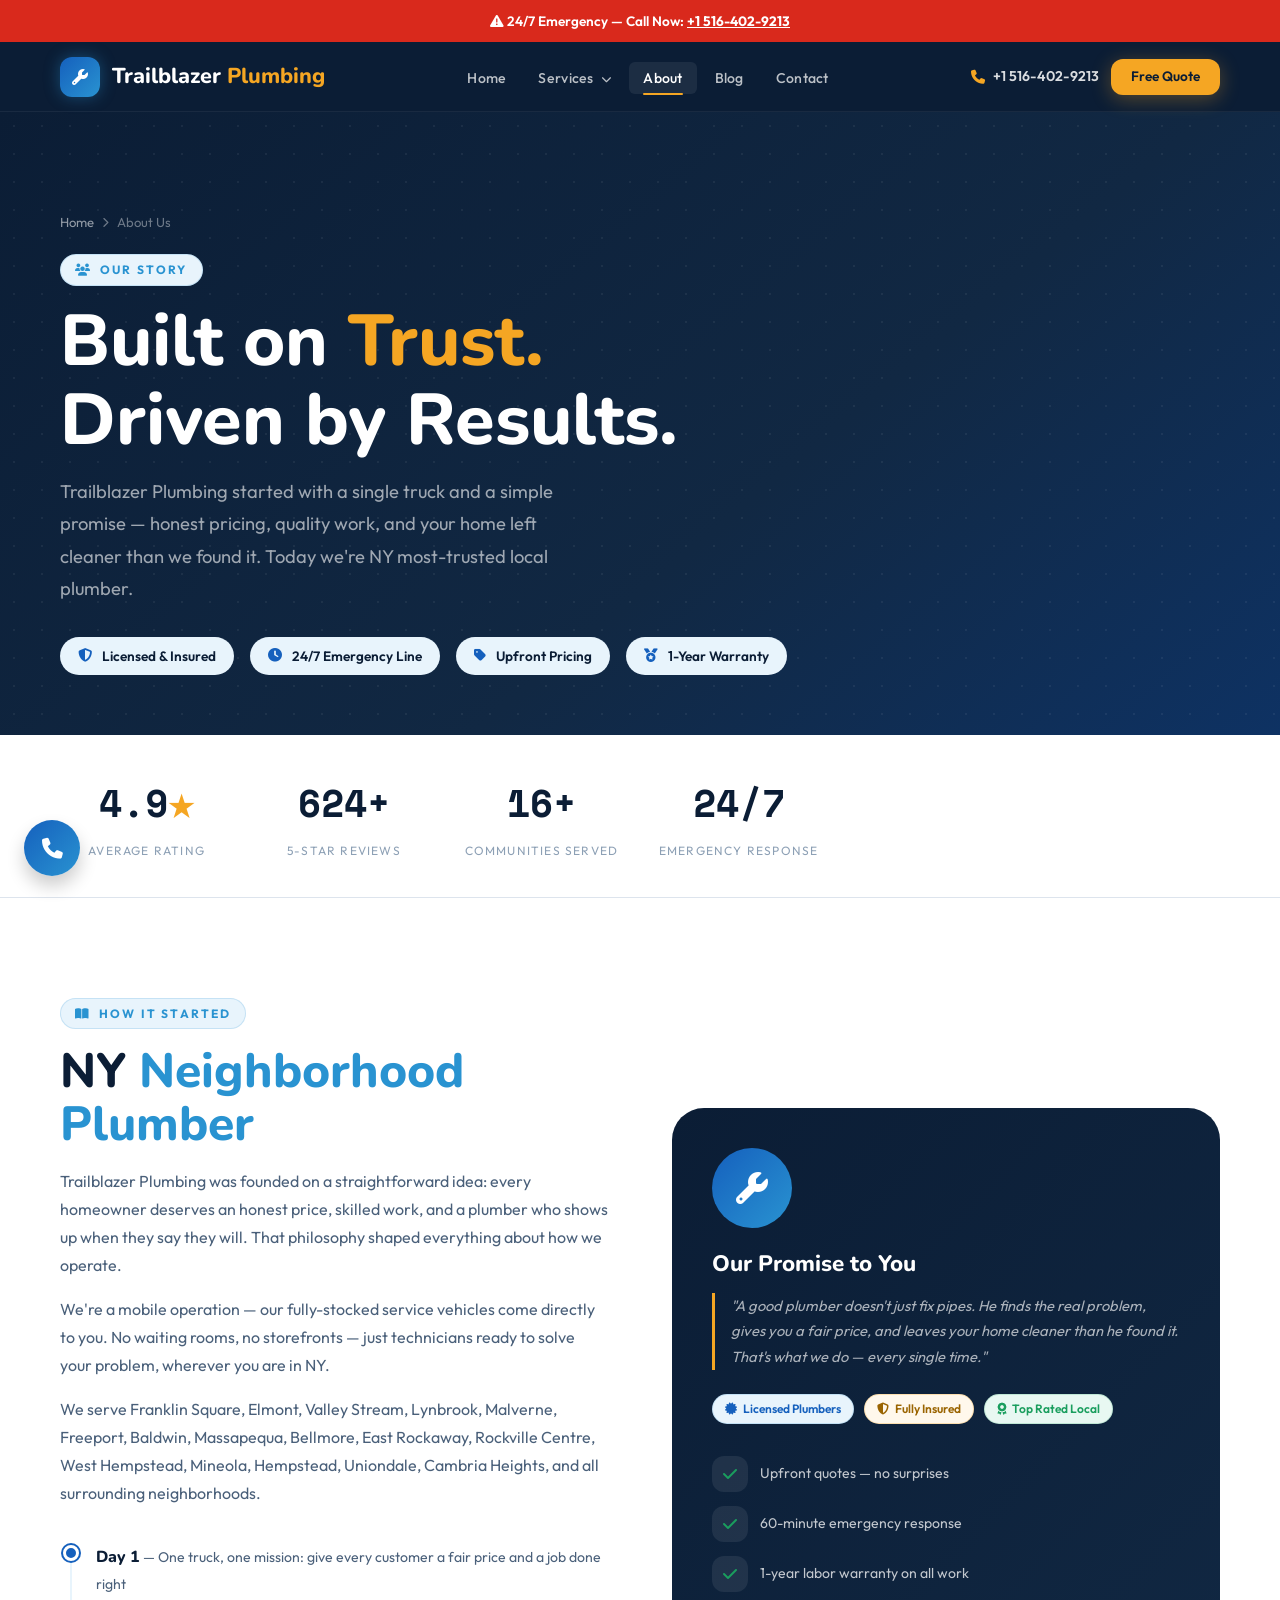
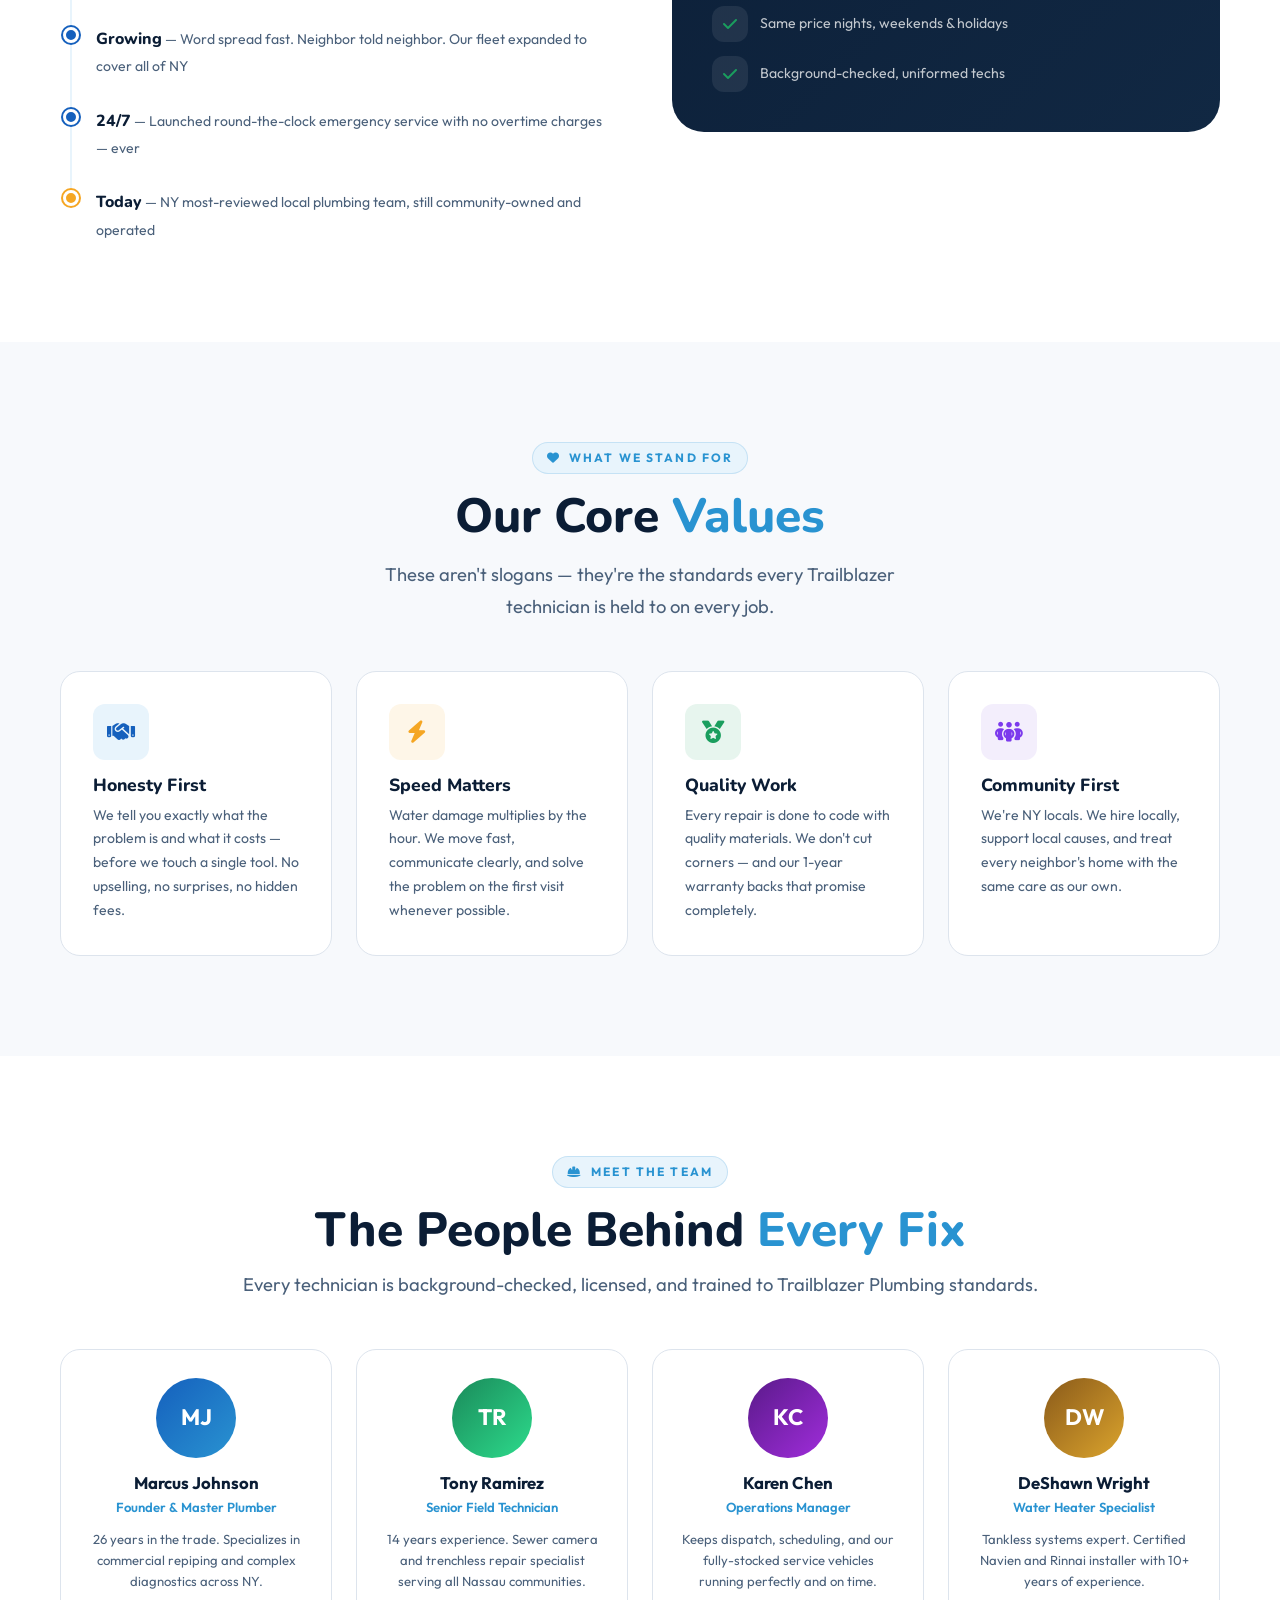
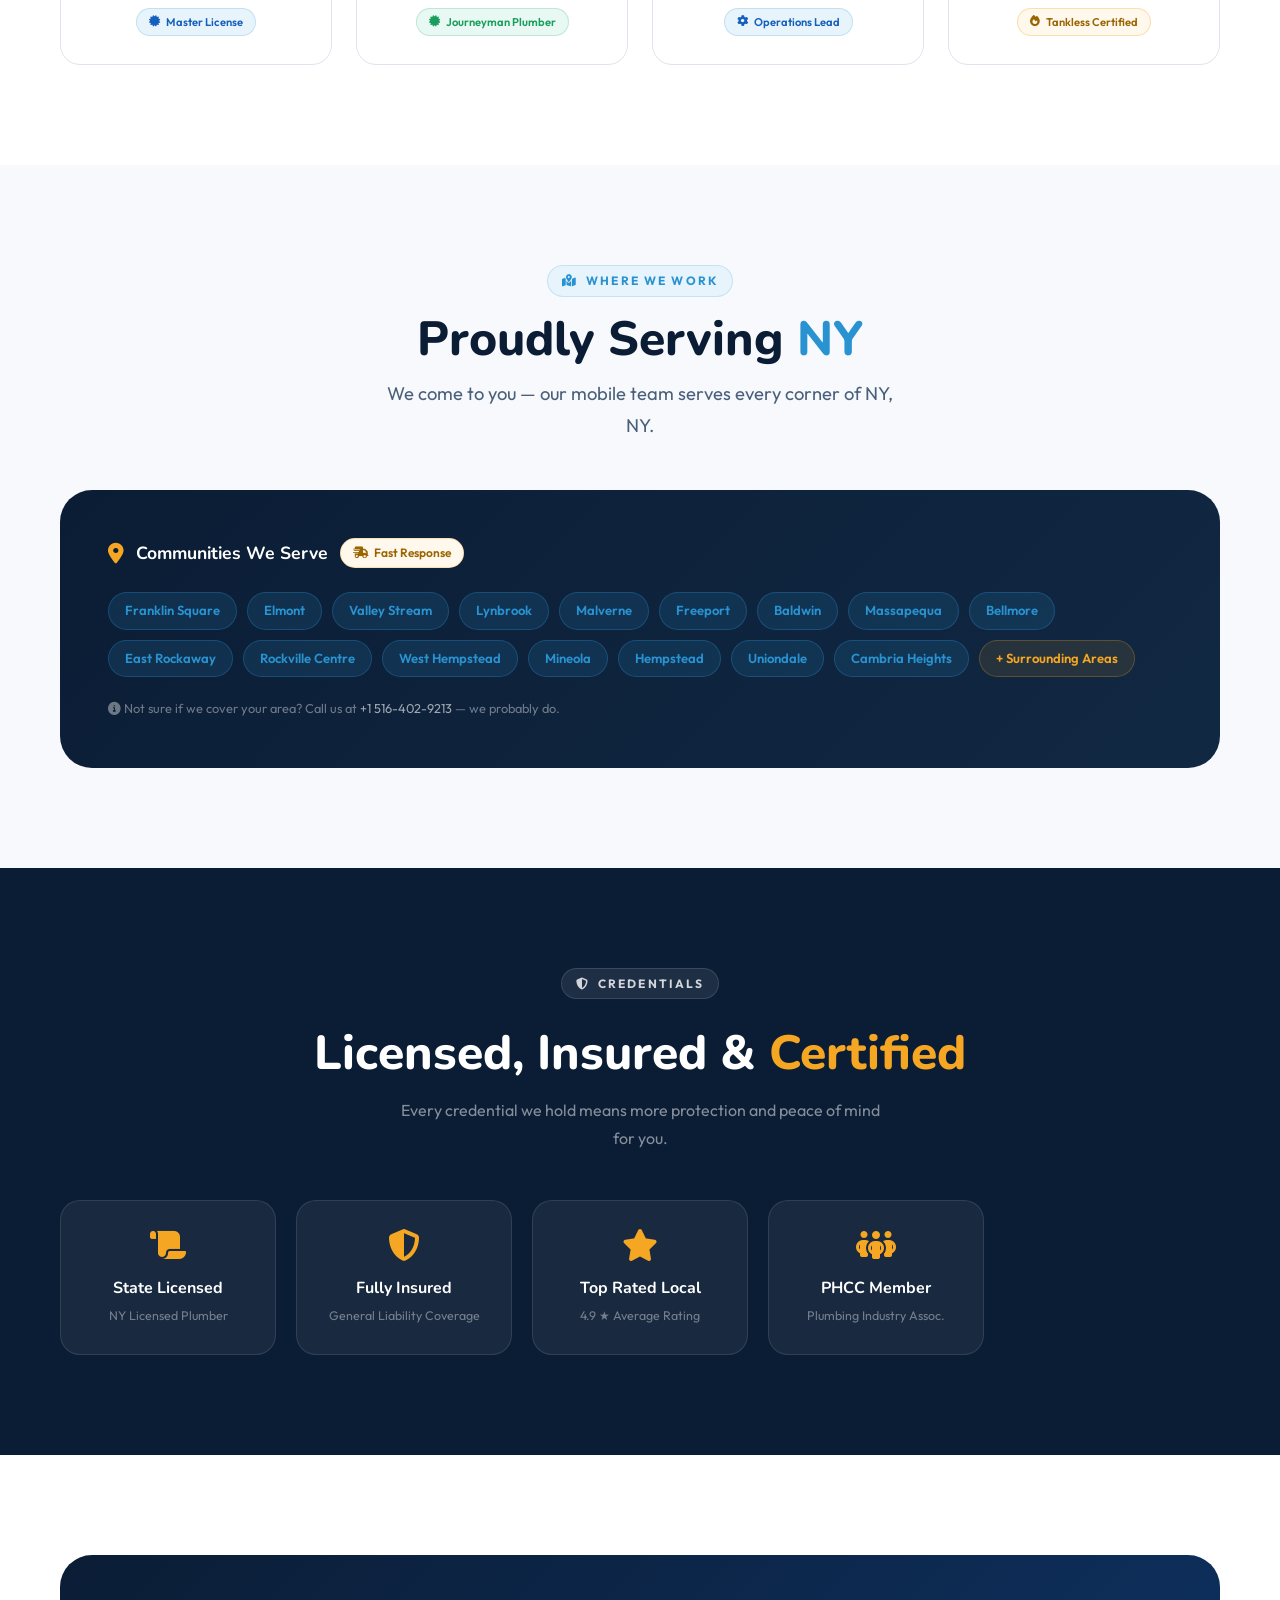
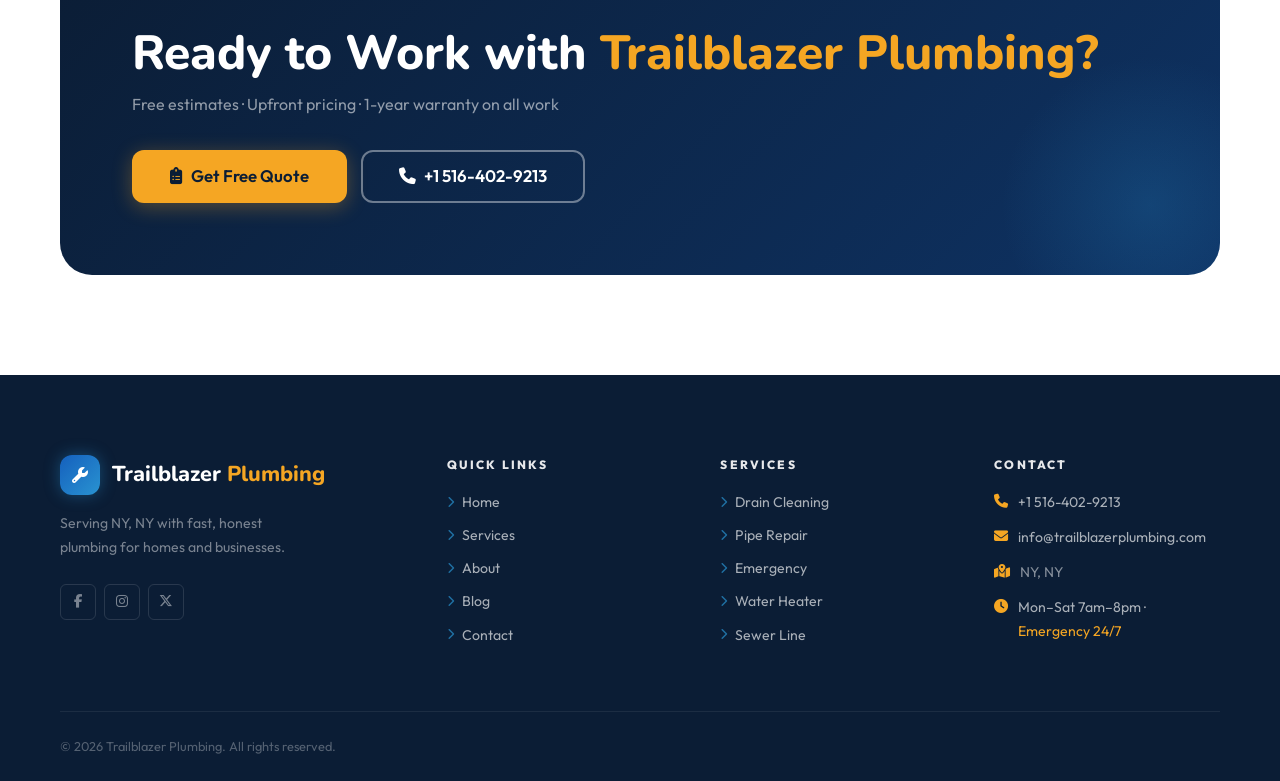
==== commit a5bc9758: "`Update website content to reflect change from Dallas-Fort Worth to New York`" ====
--- a/pages/about.html
+++ b/pages/about.html
@@ -4,8 +4,8 @@
 <meta charset="UTF-8"/>
 <meta name="viewport" content="width=device-width,initial-scale=1.0"/>
 <meta name="theme-color" content="#0b1d35"/>
-<title>About Us | Trailblazer Plumbing — Nassau County's Trusted Plumbing Company</title>
-<meta name="description" content="Learn about Trailblazer Plumbing — Nassau County's trusted plumbing team. Licensed technicians serving Franklin Square, Hempstead, Baldwin, Freeport and all surrounding communities with honesty, speed, and quality."/>
+<title>About Us | Trailblazer Plumbing — NY Trusted Plumbing Company</title>
+<meta name="description" content="Learn about Trailblazer Plumbing — NY trusted plumbing team. Licensed technicians serving Franklin Square, Hempstead, Baldwin, Freeport and all surrounding communities with honesty, speed, and quality."/>
 <meta name="robots" content="index,follow"/>
 <link rel="preconnect" href="https://fonts.googleapis.com"/>
 <link rel="preconnect" href="https://fonts.gstatic.com" crossorigin/>
@@ -87,7 +87,7 @@
     <nav class="breadcrumb"><a href="../index.html">Home</a><i class="fa-solid fa-chevron-right"></i><span>About Us</span></nav>
     <div class="section-label"><i class="fa-solid fa-users"></i>Our Story</div>
     <h1>Built on <span style="color:var(--amber);">Trust.</span><br>Driven by Results.</h1>
-    <p class="lead mt-3">Trailblazer Plumbing started with a single truck and a simple promise — honest pricing, quality work, and your home left cleaner than we found it. Today we're Nassau County's most-trusted local plumber.</p>
+    <p class="lead mt-3">Trailblazer Plumbing started with a single truck and a simple promise — honest pricing, quality work, and your home left cleaner than we found it. Today we're NY most-trusted local plumber.</p>
     <div class="promise-strip">
       <div class="promise-item"><i class="fa-solid fa-shield-halved" style="color:var(--blue);"></i>Licensed &amp; Insured</div>
       <div class="promise-item"><i class="fa-solid fa-clock" style="color:var(--blue);"></i>24/7 Emergency Line</div>
@@ -115,9 +115,9 @@
     <div class="grid-2" style="gap:64px;">
       <div class="reveal">
         <div class="section-label"><i class="fa-solid fa-book-open"></i>How It Started</div>
-        <h2>Nassau County's <span class="text-sky">Neighborhood Plumber</span></h2>
+        <h2>NY <span class="text-sky">Neighborhood Plumber</span></h2>
         <p class="mt-4 mb-4">Trailblazer Plumbing was founded on a straightforward idea: every homeowner deserves an honest price, skilled work, and a plumber who shows up when they say they will. That philosophy shaped everything about how we operate.</p>
-        <p class="mb-4">We're a mobile operation — our fully-stocked service vehicles come directly to you. No waiting rooms, no storefronts — just technicians ready to solve your problem, wherever you are in Nassau County.</p>
+        <p class="mb-4">We're a mobile operation — our fully-stocked service vehicles come directly to you. No waiting rooms, no storefronts — just technicians ready to solve your problem, wherever you are in NY.</p>
         <p>We serve Franklin Square, Elmont, Valley Stream, Lynbrook, Malverne, Freeport, Baldwin, Massapequa, Bellmore, East Rockaway, Rockville Centre, West Hempstead, Mineola, Hempstead, Uniondale, Cambria Heights, and all surrounding neighborhoods.</p>
         <div class="timeline">
           <div class="tl-item">
@@ -126,7 +126,7 @@
           </div>
           <div class="tl-item">
             <div class="tl-dot"></div>
-            <div><span class="tl-year">Growing</span> <span class="tl-desc">— Word spread fast. Neighbor told neighbor. Our fleet expanded to cover all of Nassau County</span></div>
+            <div><span class="tl-year">Growing</span> <span class="tl-desc">— Word spread fast. Neighbor told neighbor. Our fleet expanded to cover all of NY</span></div>
           </div>
           <div class="tl-item">
             <div class="tl-dot"></div>
@@ -134,7 +134,7 @@
           </div>
           <div class="tl-item">
             <div class="tl-dot tl-dot--amber"></div>
-            <div><span class="tl-year">Today</span> <span class="tl-desc">— Nassau County's most-reviewed local plumbing team, still community-owned and operated</span></div>
+            <div><span class="tl-year">Today</span> <span class="tl-desc">— NY most-reviewed local plumbing team, still community-owned and operated</span></div>
           </div>
         </div>
       </div>
@@ -188,7 +188,7 @@
       <div class="value-card reveal">
         <div class="value-icon" style="background:rgba(109,40,217,.08);"><i class="fa-solid fa-people-group" style="color:#7c3aed;"></i></div>
         <h3 style="font-size:1.1rem;margin-bottom:8px;">Community First</h3>
-        <p style="font-size:.88rem;color:var(--text2);line-height:1.7;">We're Nassau County locals. We hire locally, support local causes, and treat every neighbor's home with the same care as our own.</p>
+        <p style="font-size:.88rem;color:var(--text2);line-height:1.7;">We're NY locals. We hire locally, support local causes, and treat every neighbor's home with the same care as our own.</p>
       </div>
     </div>
   </div>
@@ -207,7 +207,7 @@
         <div class="team-avatar" style="background:linear-gradient(135deg,var(--blue),var(--sky));">MJ</div>
         <h4 style="font-size:1.05rem;margin-bottom:4px;">Marcus Johnson</h4>
         <p style="color:var(--sky);font-size:.82rem;font-weight:600;margin-bottom:10px;">Founder &amp; Master Plumber</p>
-        <p style="font-size:.82rem;color:var(--text2);line-height:1.6;">26 years in the trade. Specializes in commercial repiping and complex diagnostics across Nassau County.</p>
+        <p style="font-size:.82rem;color:var(--text2);line-height:1.6;">26 years in the trade. Specializes in commercial repiping and complex diagnostics across NY.</p>
         <div style="margin-top:14px;"><span class="badge badge-sky" style="font-size:.7rem;"><i class="fa-solid fa-certificate"></i>Master License</span></div>
       </div>
       <div class="team-card reveal">
@@ -240,8 +240,8 @@
   <div class="container">
     <div class="text-center mb-7 reveal">
       <div class="section-label"><i class="fa-solid fa-map-location-dot"></i>Where We Work</div>
-      <h2>Proudly Serving <span class="text-sky">Nassau County</span></h2>
-      <p class="lead mt-3" style="max-width:520px;margin-left:auto;margin-right:auto;">We come to you — our mobile team serves every corner of Nassau County, NY.</p>
+      <h2>Proudly Serving <span class="text-sky">NY</span></h2>
+      <p class="lead mt-3" style="max-width:520px;margin-left:auto;margin-right:auto;">We come to you — our mobile team serves every corner of NY, NY.</p>
     </div>
     <div class="reveal" style="background:linear-gradient(135deg,var(--navy),var(--navy2));border-radius:var(--r-xl);padding:clamp(32px,5vw,48px);">
       <div style="display:flex;align-items:center;gap:12px;margin-bottom:24px;flex-wrap:wrap;">
@@ -314,7 +314,7 @@
     <div class="footer-grid">
       <div class="footer-brand">
         <a href="../index.html" class="nav-logo"><div class="logo-icon"><i class="fa-solid fa-wrench"></i></div><span>Trailblazer <span class="logo-text-em">Plumbing</span></span></a>
-        <p>Serving Nassau County, NY with fast, honest plumbing for homes and businesses.</p>
+        <p>Serving NY, NY with fast, honest plumbing for homes and businesses.</p>
         <div class="footer-socials mt-5">
           <a href="#" class="social-btn" aria-label="Facebook"><i class="fa-brands fa-facebook-f"></i></a>
           <a href="#" class="social-btn" aria-label="Instagram"><i class="fa-brands fa-instagram"></i></a>
@@ -327,7 +327,7 @@
         <div class="footer-col-title">Contact</div>
         <div class="footer-contact-row"><i class="fa-solid fa-phone"></i><a href="tel:+15164029213" style="color:rgba(255,255,255,.65);">+1 516-402-9213</a></div>
         <div class="footer-contact-row"><i class="fa-solid fa-envelope"></i><a href="mailto:info@trailblazerplumbing.com" style="color:rgba(255,255,255,.65);">info@trailblazerplumbing.com</a></div>
-        <div class="footer-contact-row"><i class="fa-solid fa-map-location-dot"></i><span style="color:rgba(255,255,255,.5);">Nassau County, NY</span></div>
+        <div class="footer-contact-row"><i class="fa-solid fa-map-location-dot"></i><span style="color:rgba(255,255,255,.5);">NY, NY</span></div>
         <div class="footer-contact-row"><i class="fa-solid fa-clock"></i><span>Mon–Sat 7am–8pm · <span style="color:var(--amber);">Emergency 24/7</span></span></div>
       </div>
     </div>
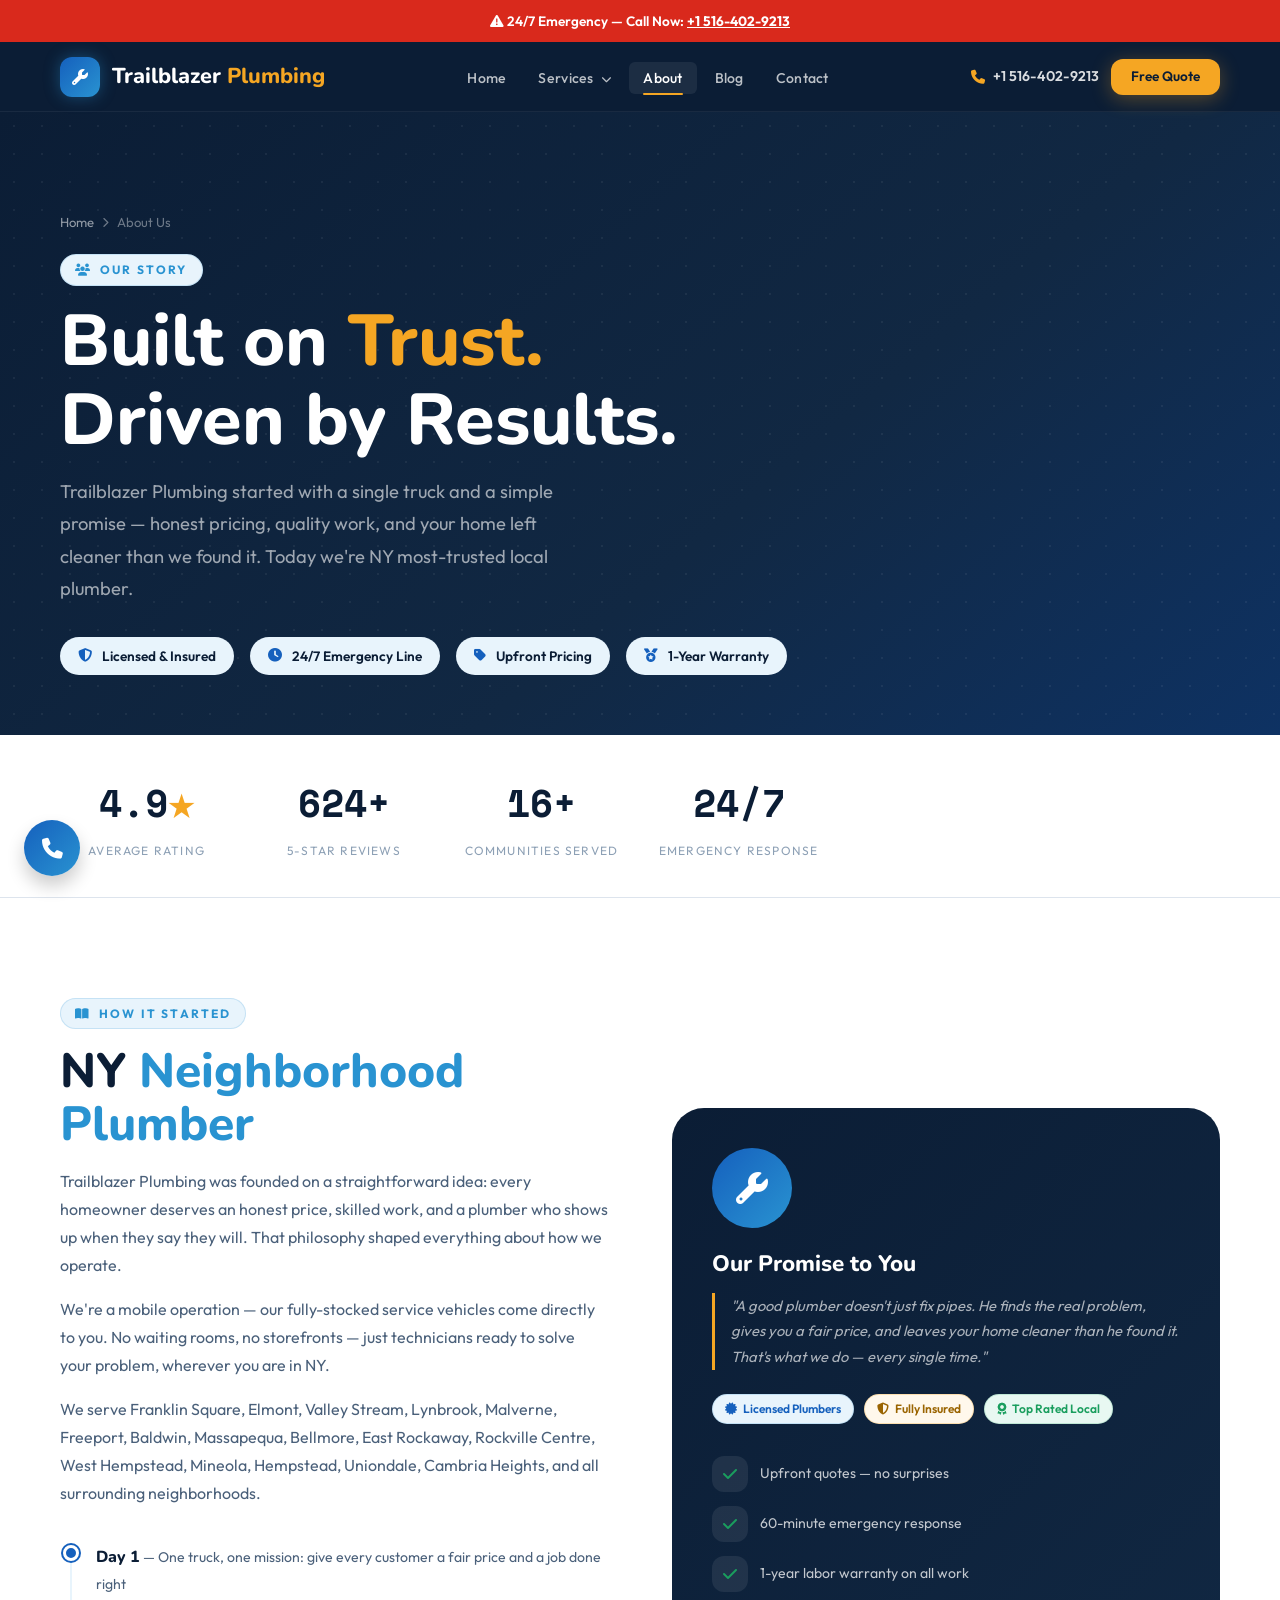
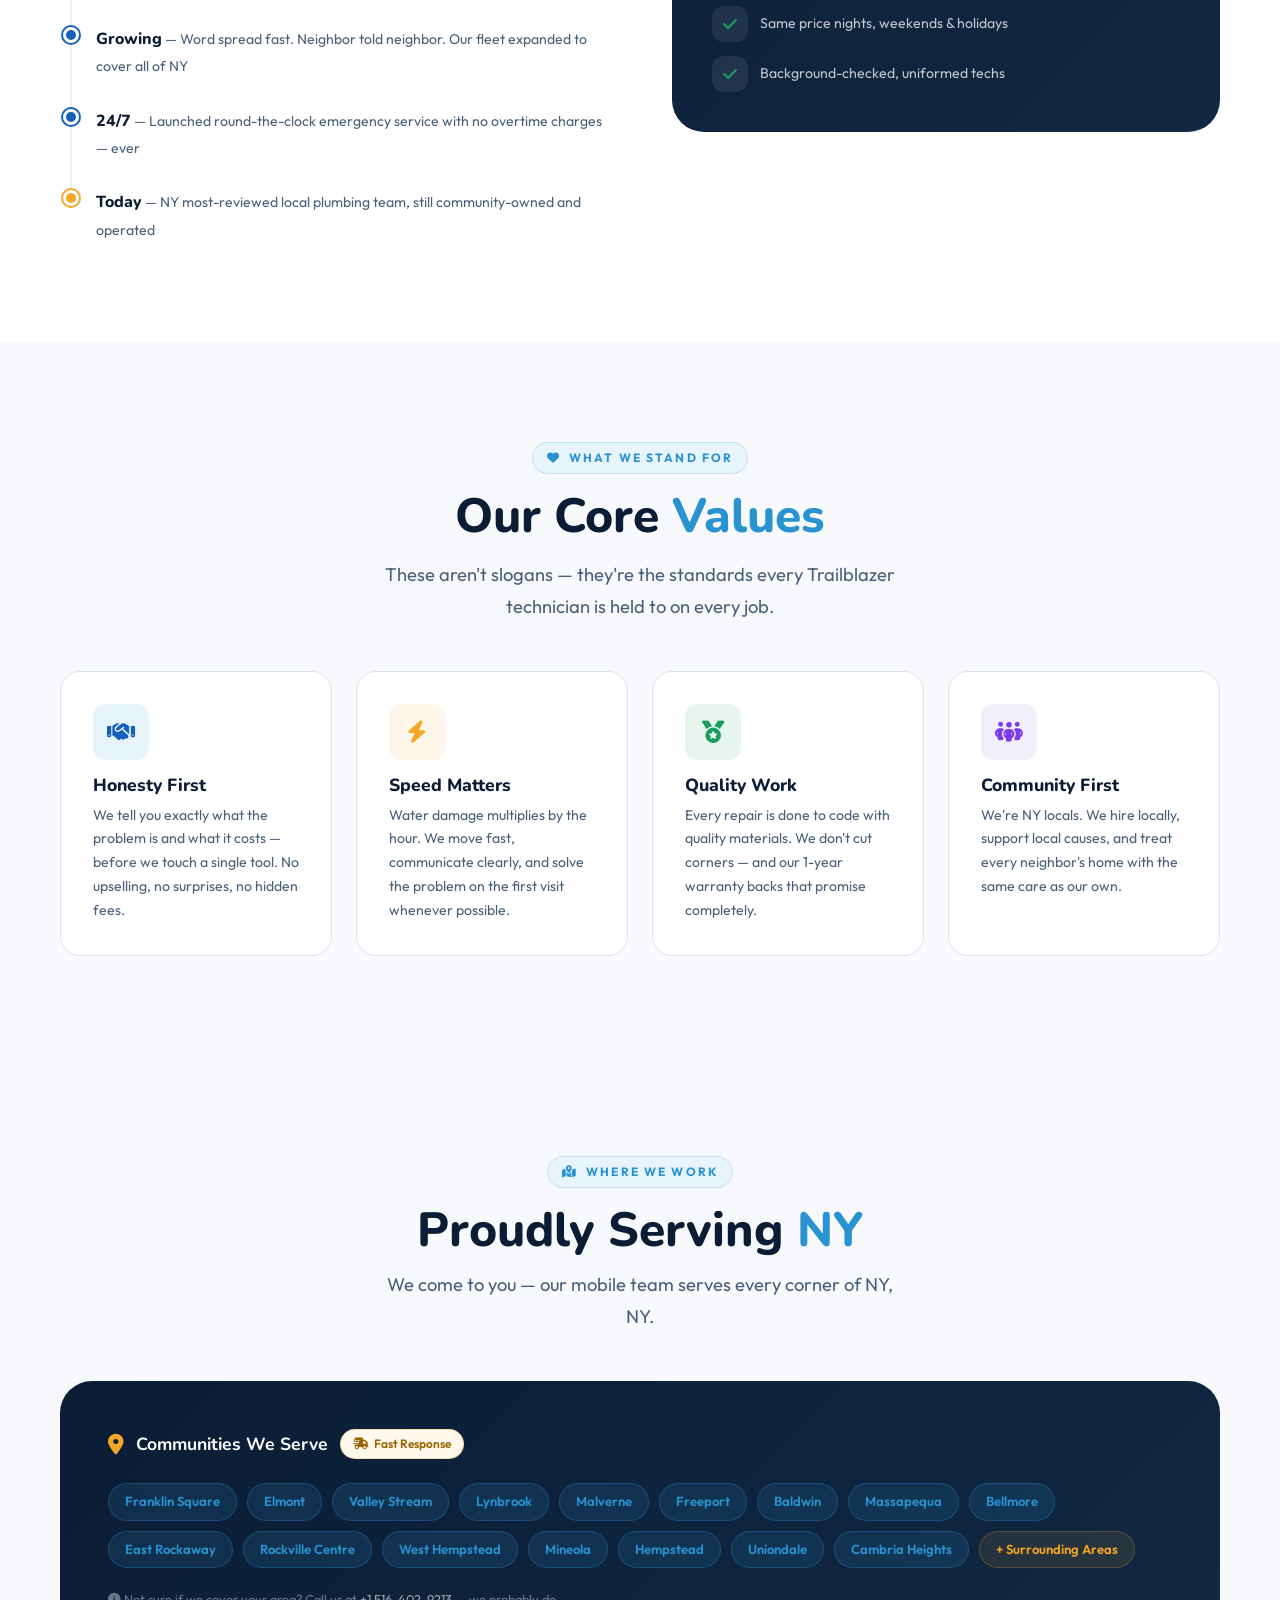
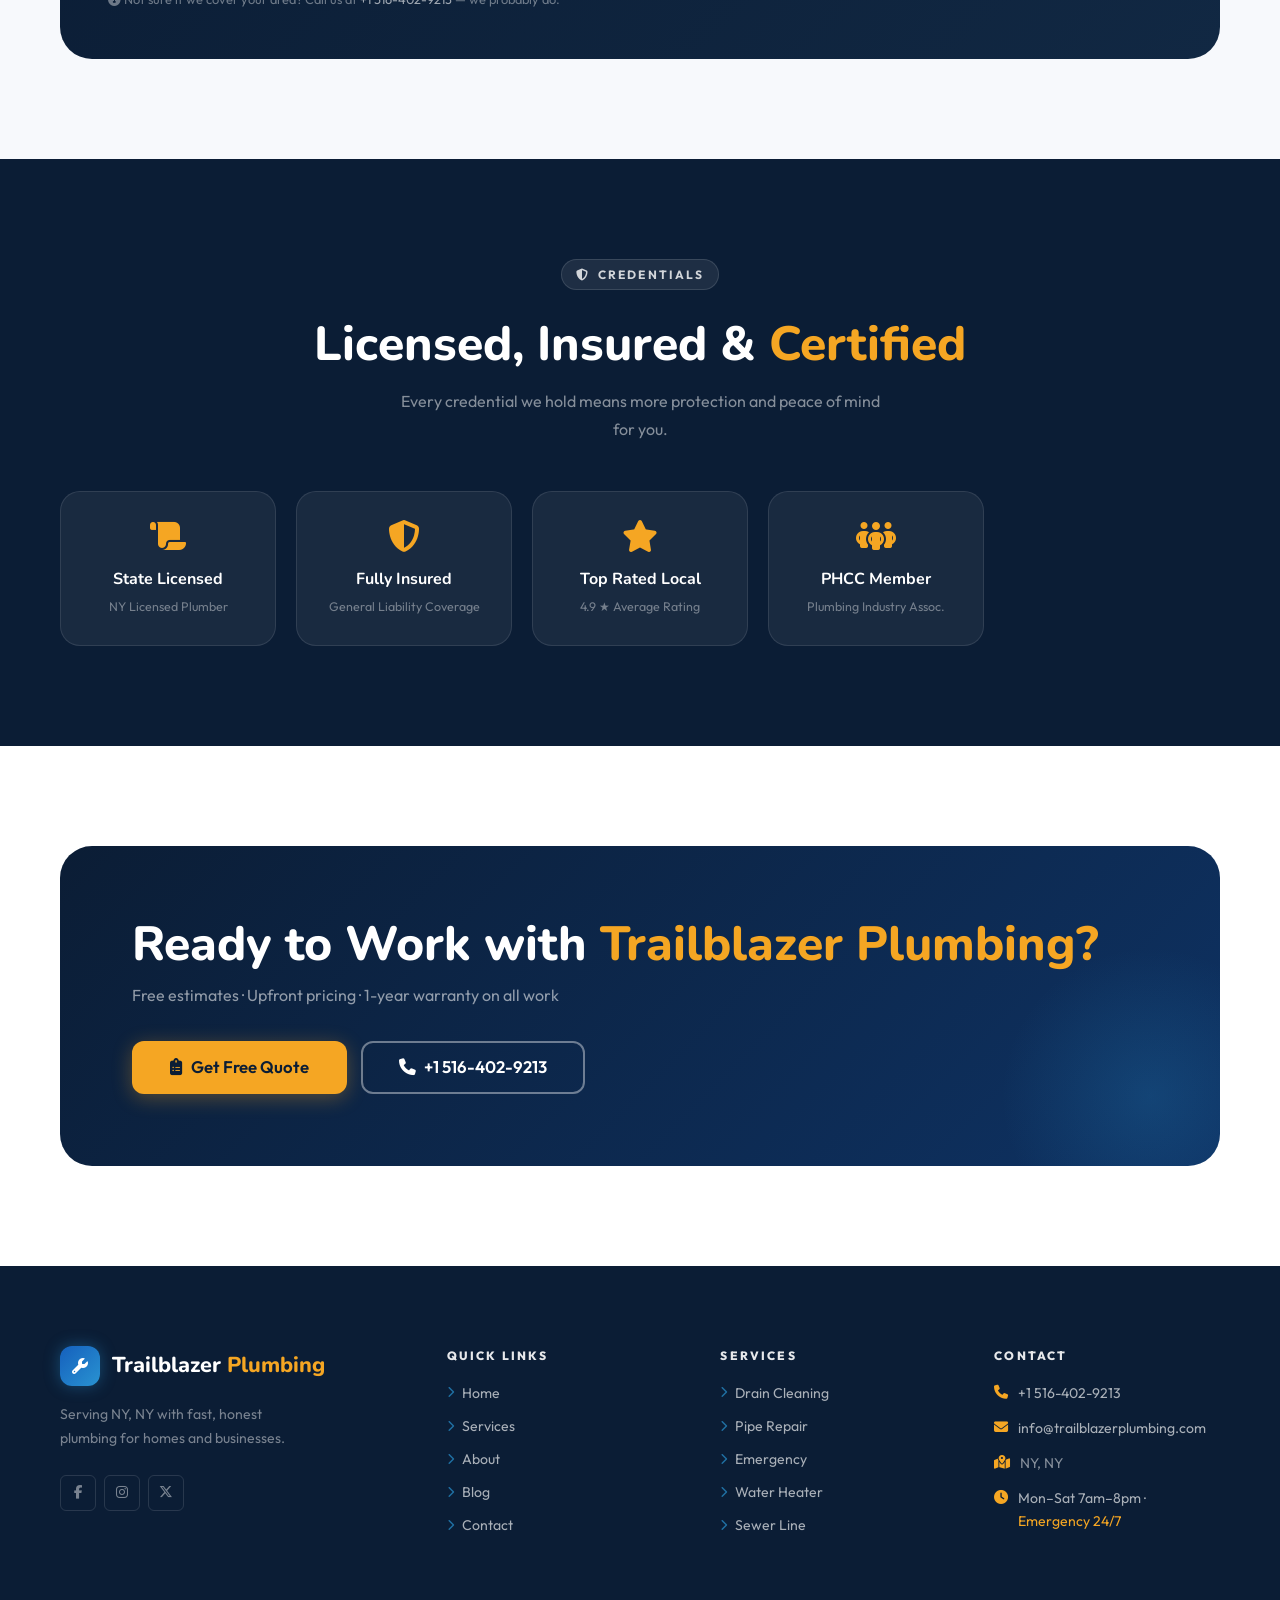
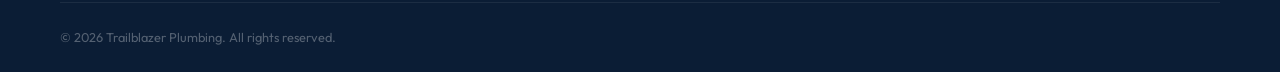
==== commit 81ffb10a: "`Removed commented out TEAM section and added a blank line`" ====
--- a/pages/about.html
+++ b/pages/about.html
@@ -194,7 +194,7 @@
   </div>
 </section>
 
-<!-- TEAM -->
+<!-- TEAM 
 <section class="section">
   <div class="container">
     <div class="text-center mb-7 reveal">
@@ -233,7 +233,7 @@
       </div>
     </div>
   </div>
-</section>
+</section> -->
 
 <!-- SERVICE AREA -->
 <section class="section bg-off">
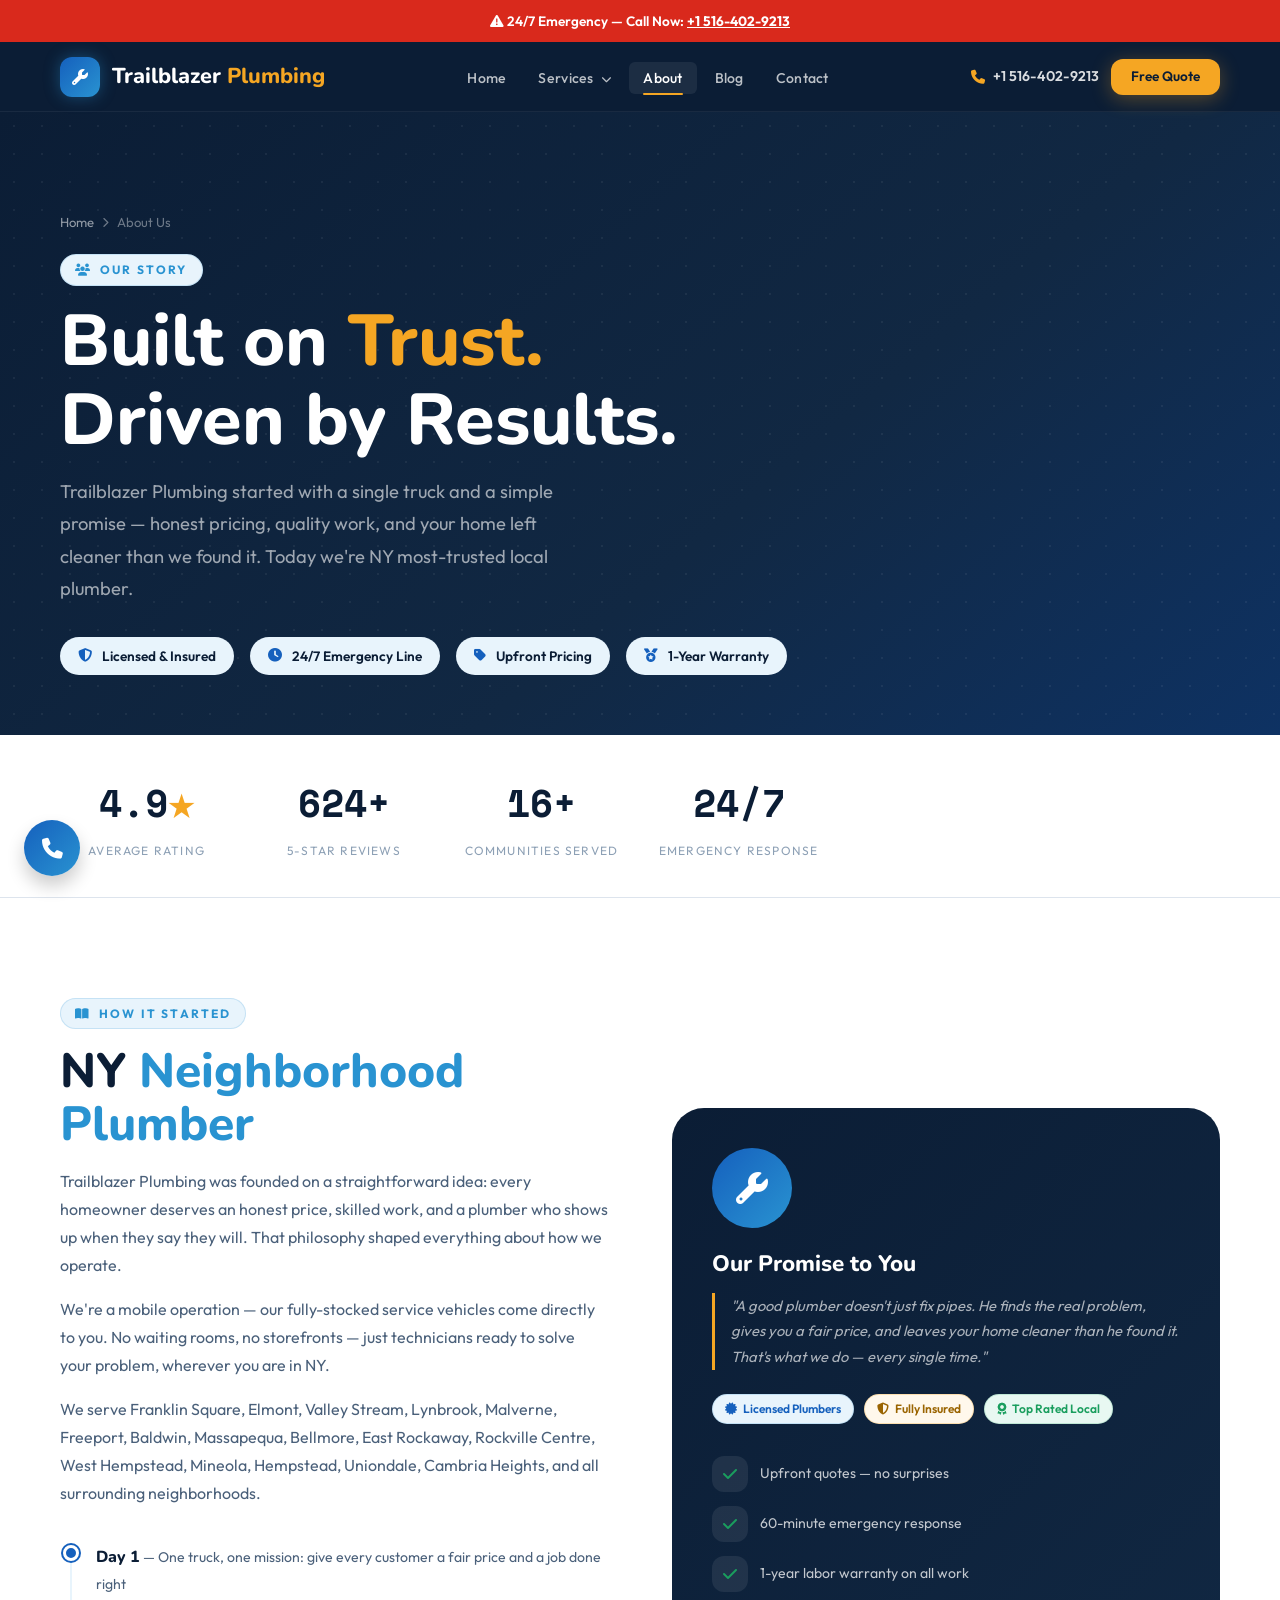
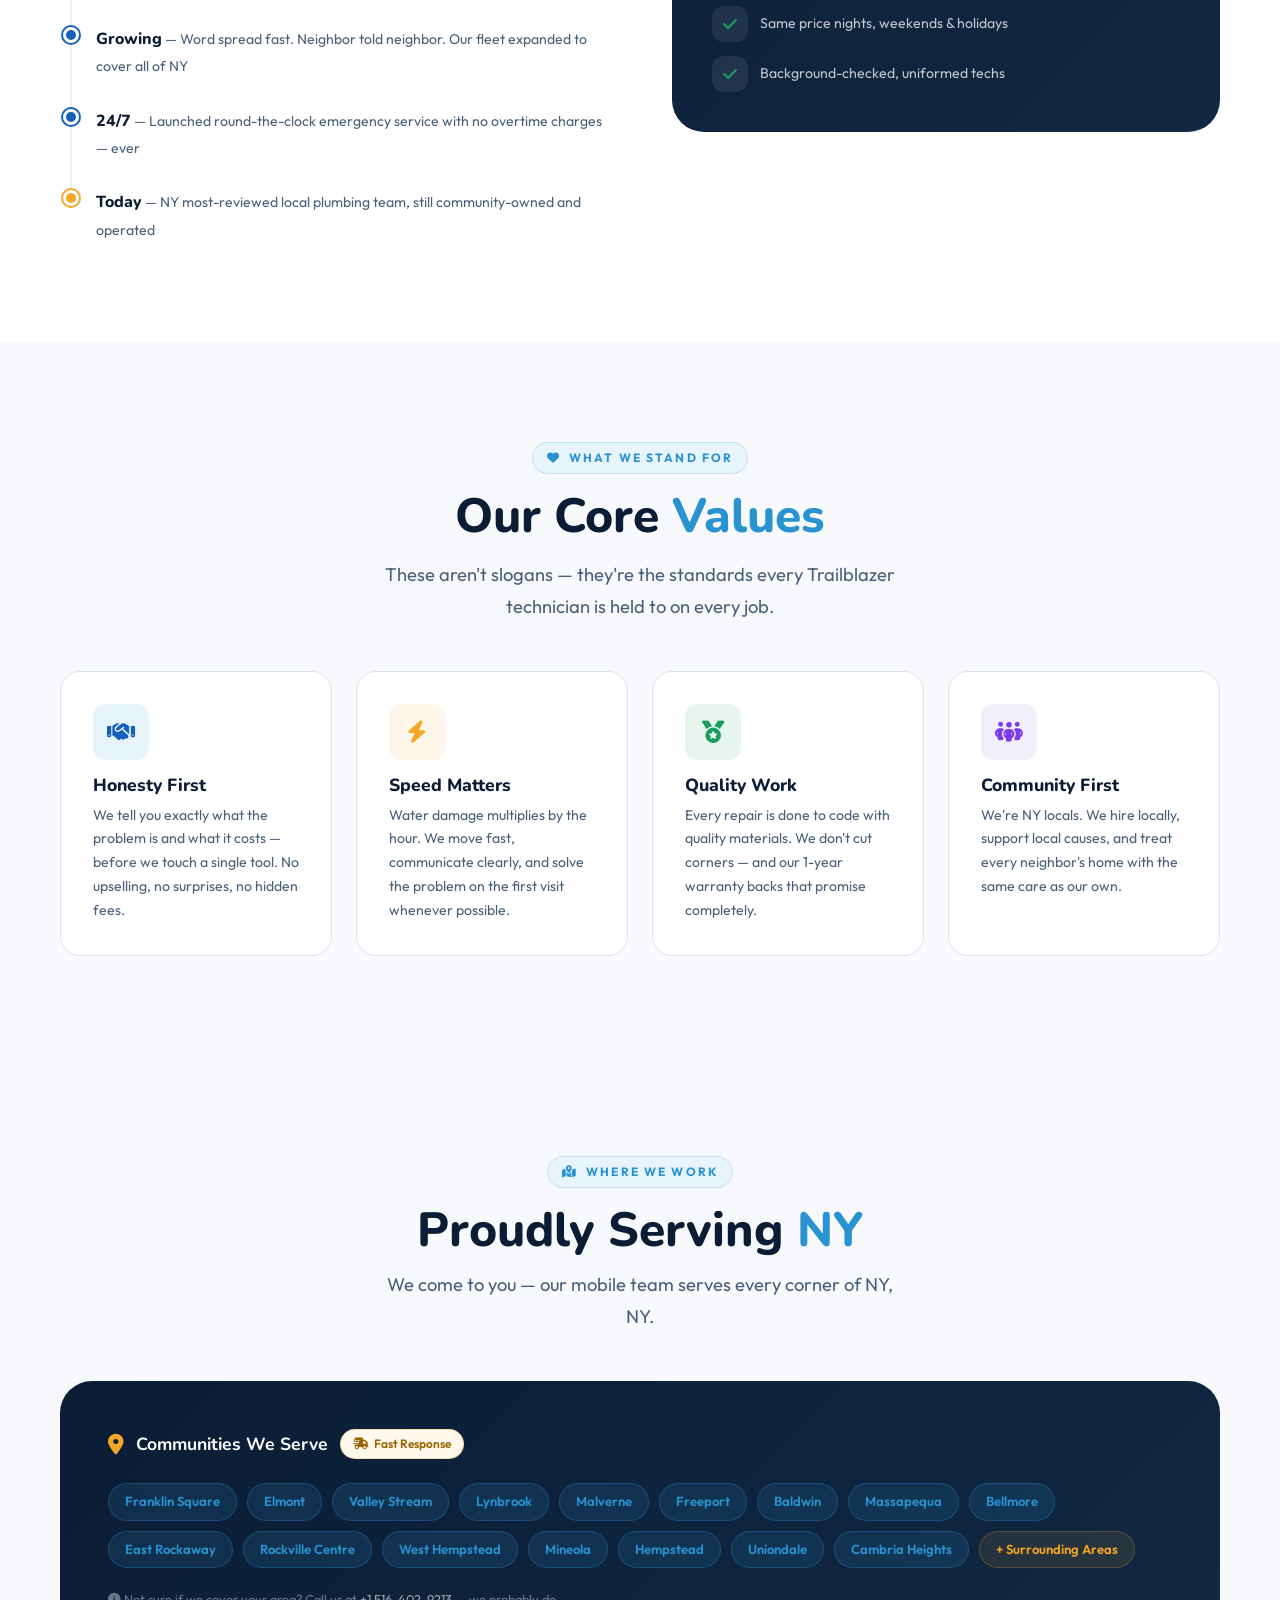
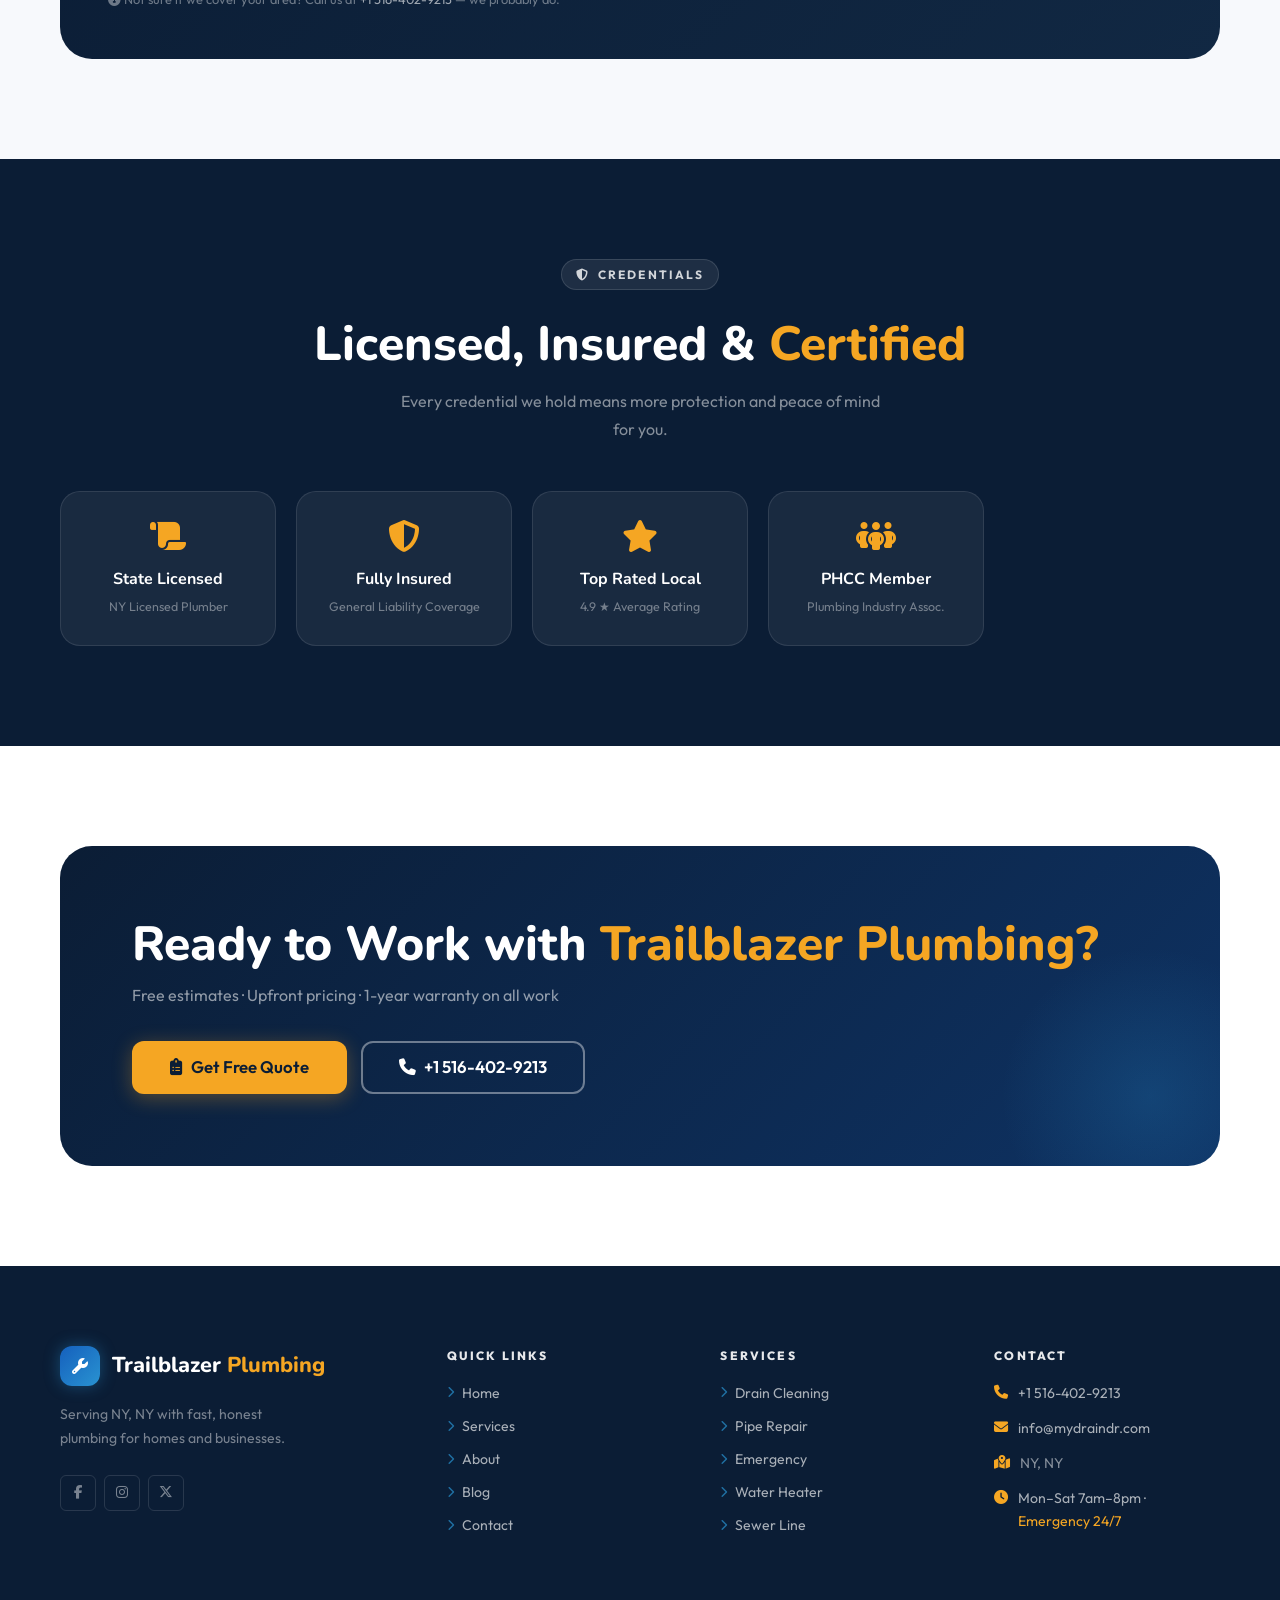
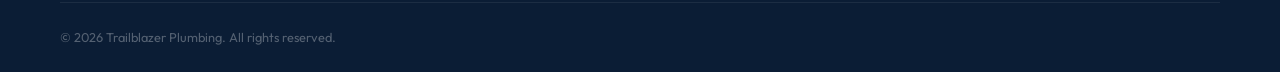
==== commit d497c71b: "`Updated company name and location in HTML files`" ====
--- a/pages/about.html
+++ b/pages/about.html
@@ -326,7 +326,7 @@
       <div>
         <div class="footer-col-title">Contact</div>
         <div class="footer-contact-row"><i class="fa-solid fa-phone"></i><a href="tel:+15164029213" style="color:rgba(255,255,255,.65);">+1 516-402-9213</a></div>
-        <div class="footer-contact-row"><i class="fa-solid fa-envelope"></i><a href="mailto:info@trailblazerplumbing.com" style="color:rgba(255,255,255,.65);">info@trailblazerplumbing.com</a></div>
+        <div class="footer-contact-row"><i class="fa-solid fa-envelope"></i><a href="mailto:info@mydraindr.com" style="color:rgba(255,255,255,.65);">info@mydraindr.com</a></div>
         <div class="footer-contact-row"><i class="fa-solid fa-map-location-dot"></i><span style="color:rgba(255,255,255,.5);">NY, NY</span></div>
         <div class="footer-contact-row"><i class="fa-solid fa-clock"></i><span>Mon–Sat 7am–8pm · <span style="color:var(--amber);">Emergency 24/7</span></span></div>
       </div>
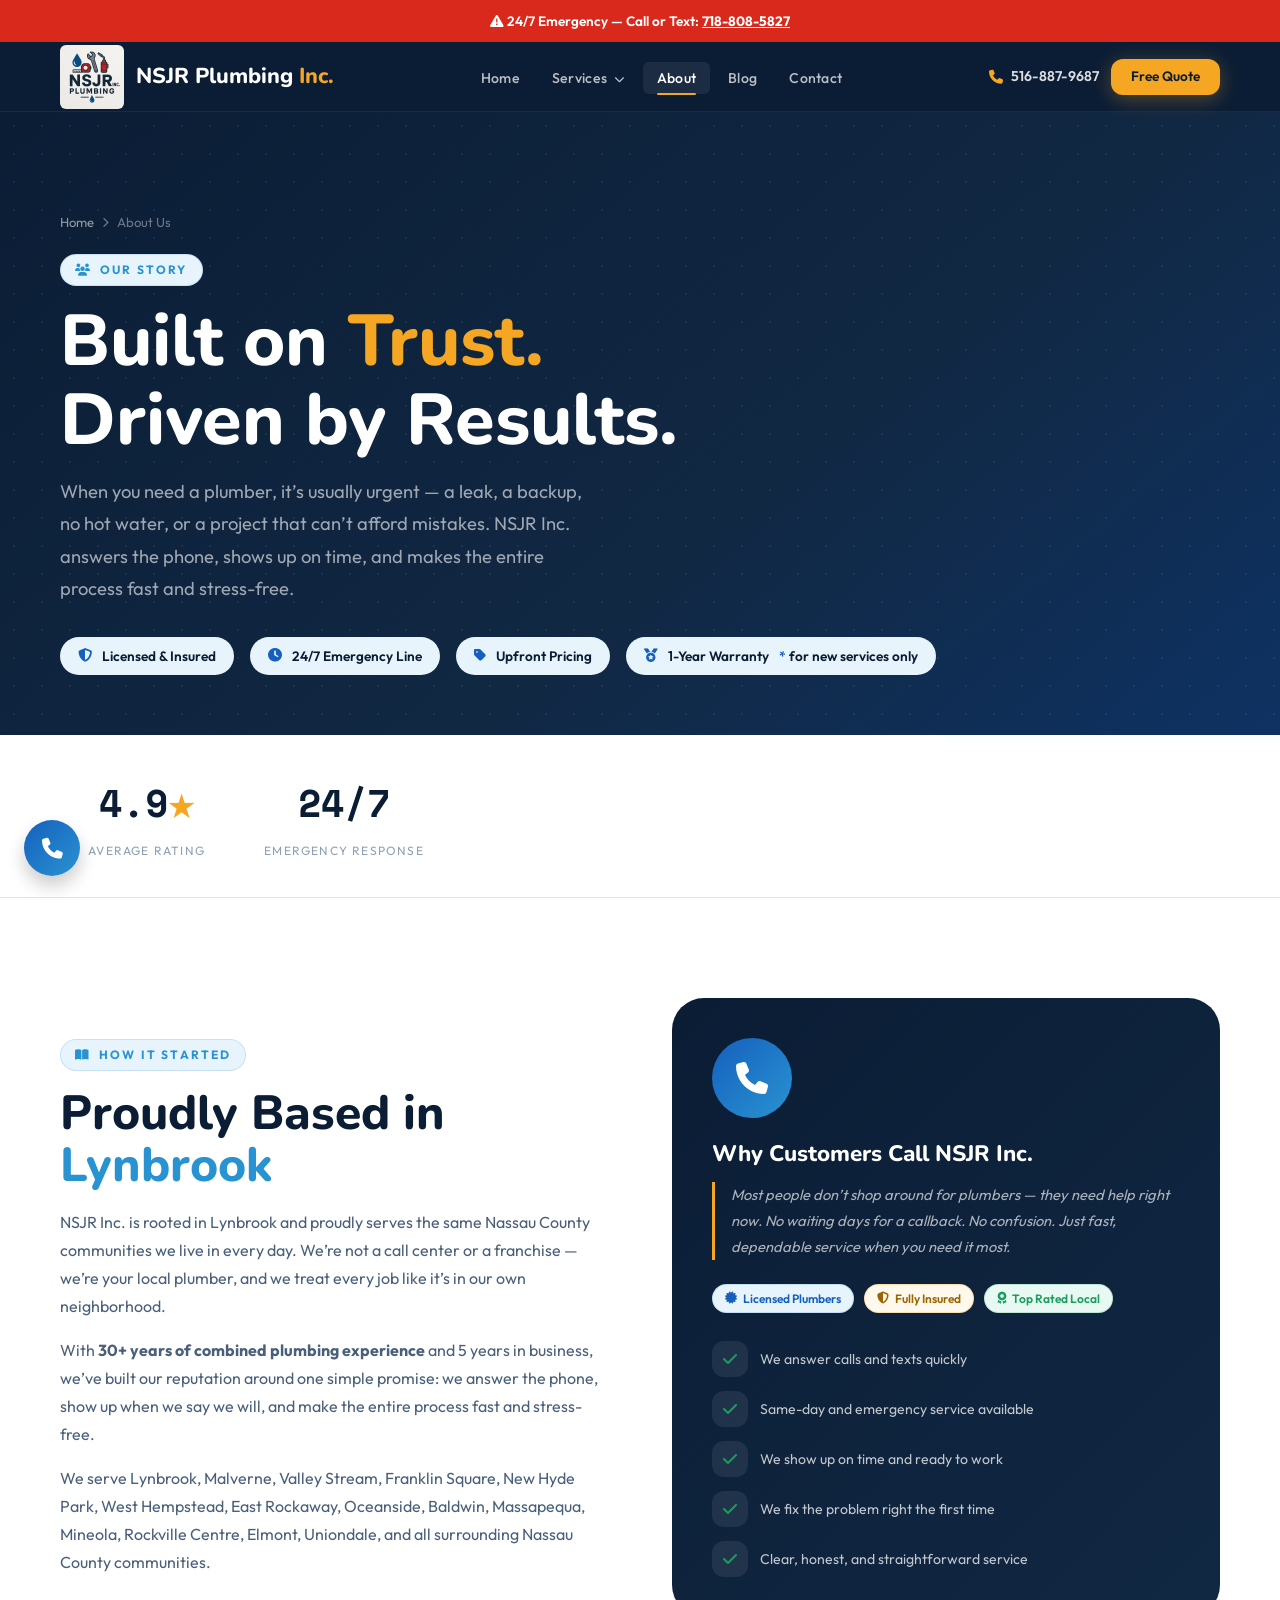
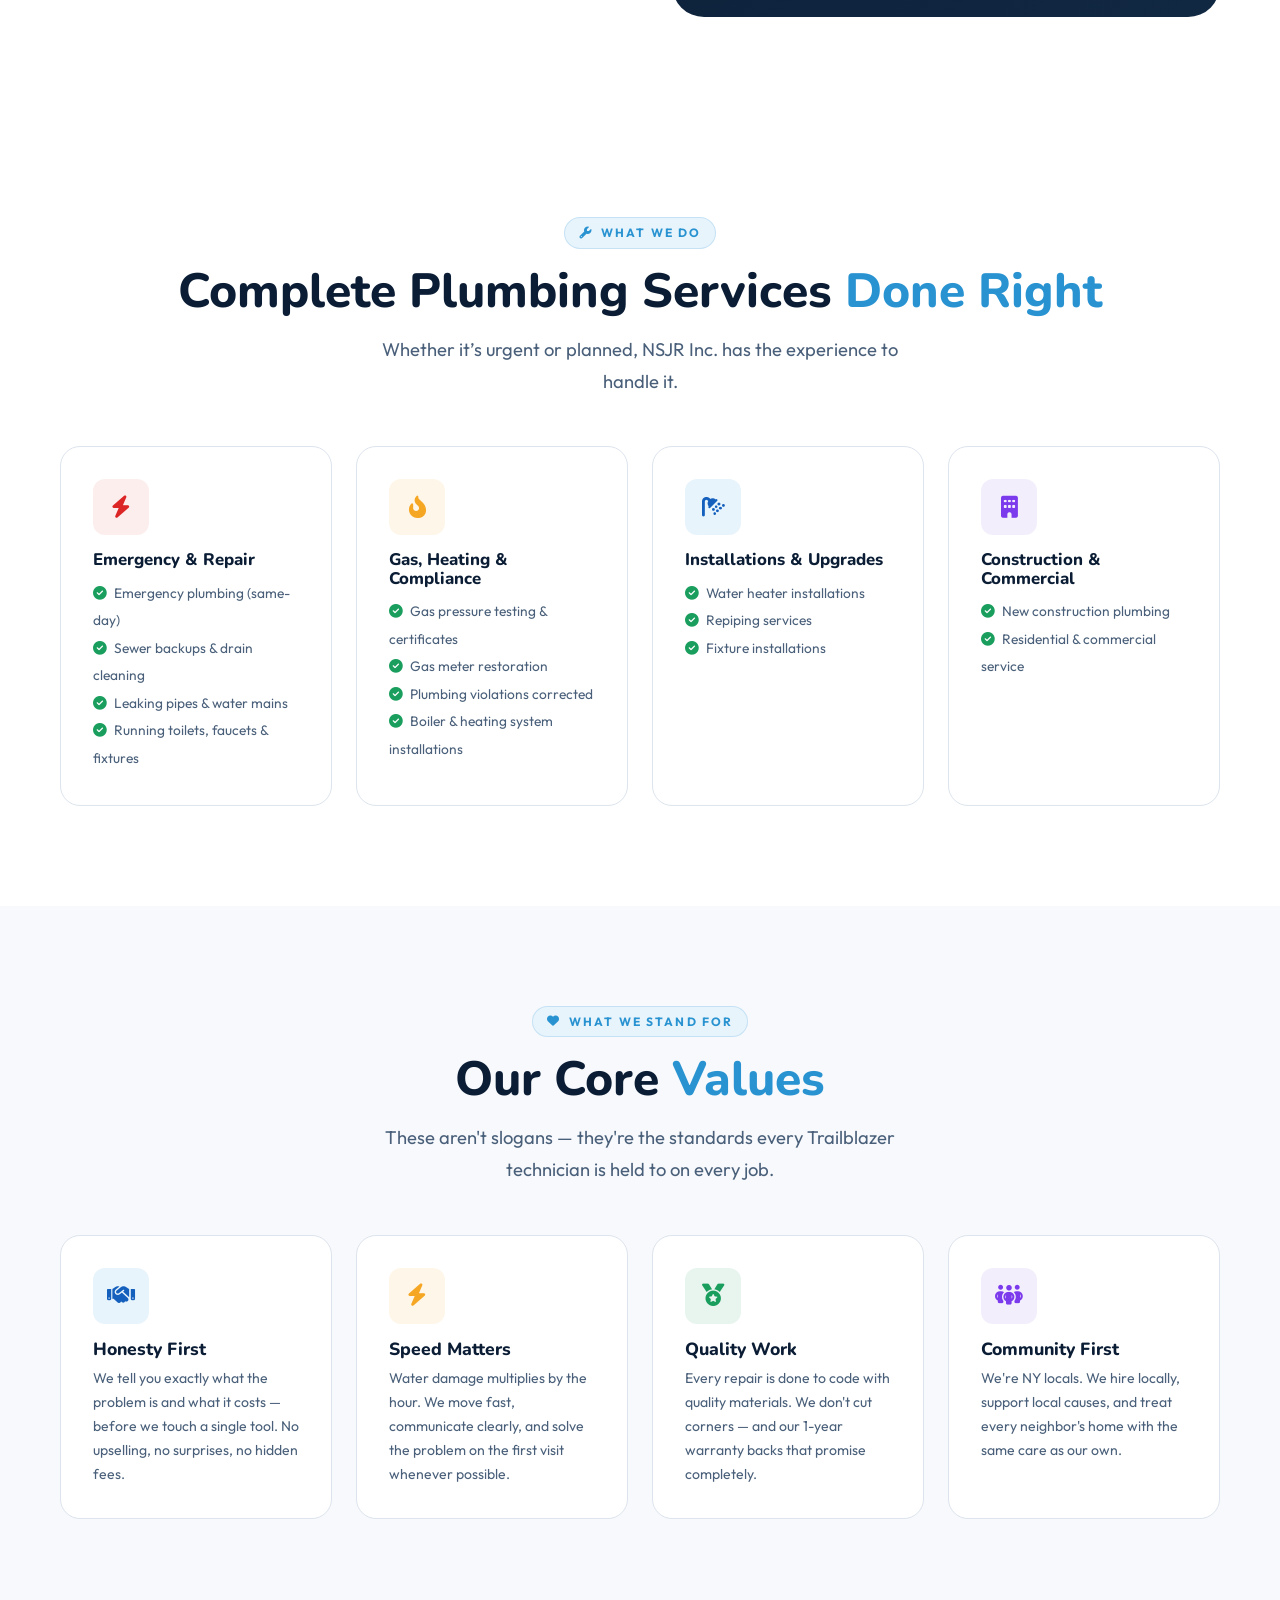
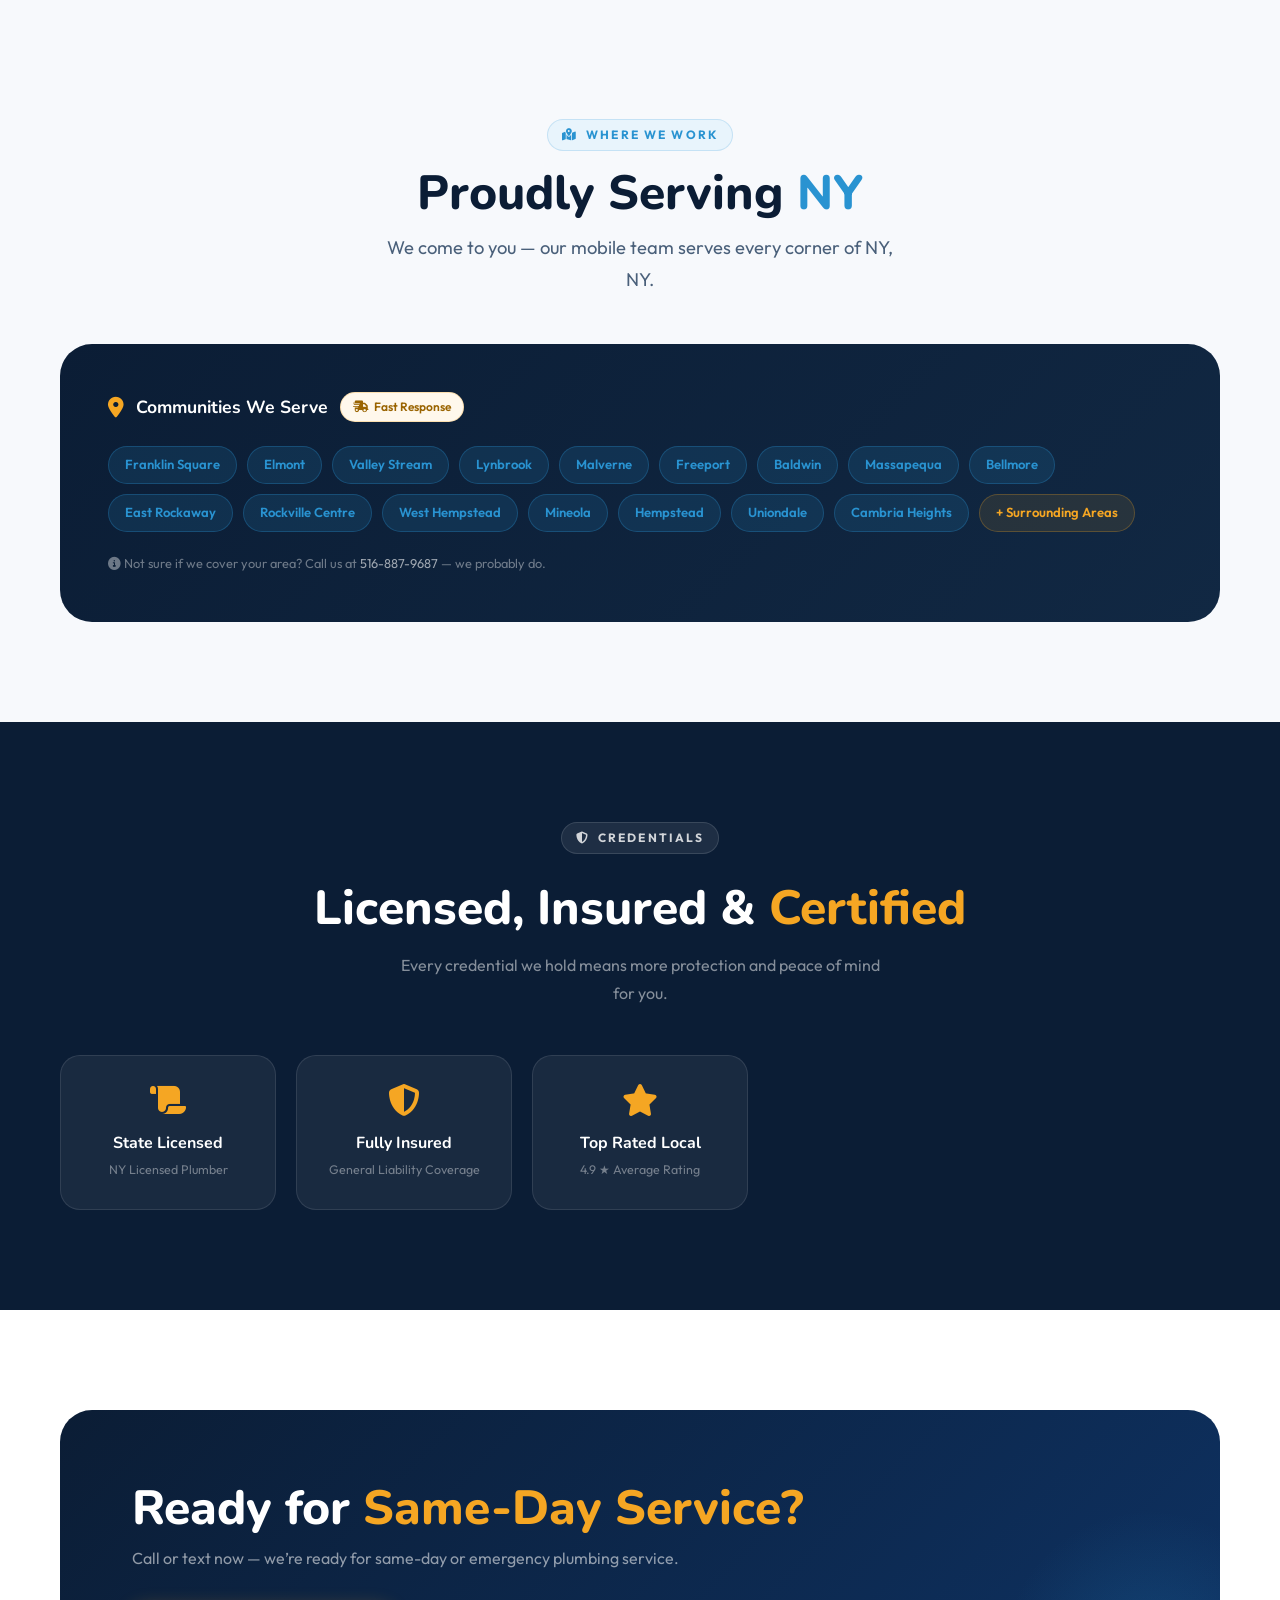
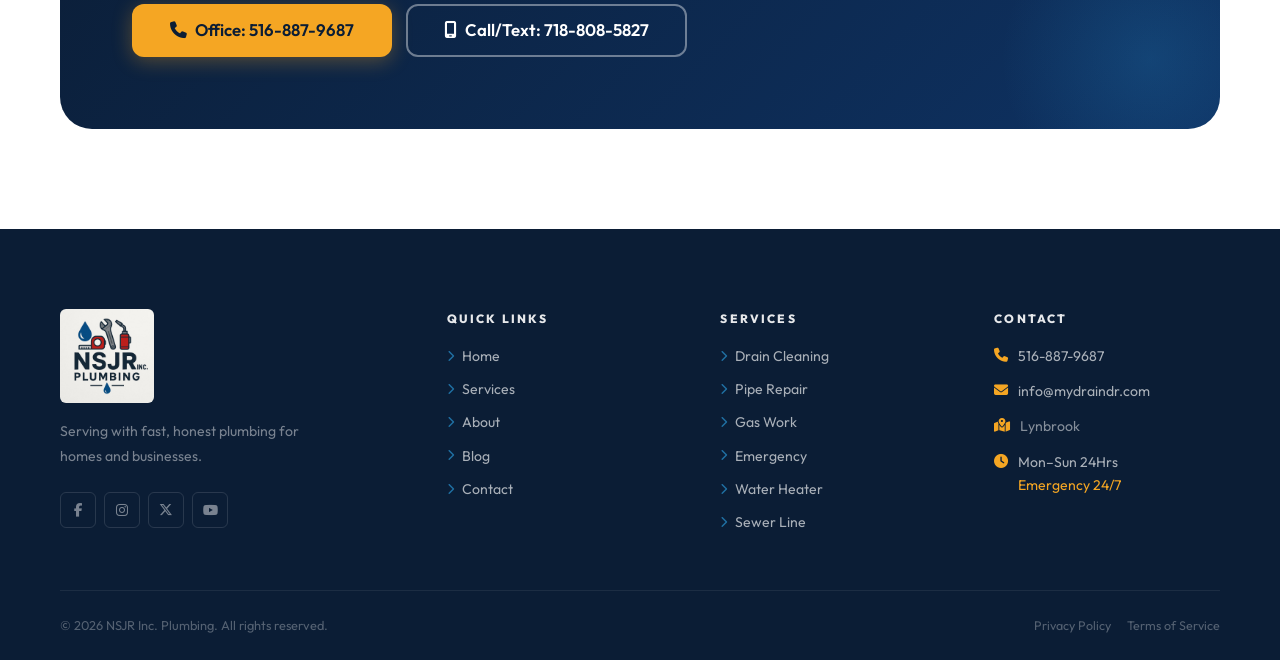
==== commit 1425bf54: "new update added" ====
--- a/pages/about.html
+++ b/pages/about.html
@@ -1,124 +1,273 @@
 <!DOCTYPE html>
 <html lang="en">
+
 <head>
-<meta charset="UTF-8"/>
-<meta name="viewport" content="width=device-width,initial-scale=1.0"/>
-<meta name="theme-color" content="#0b1d35"/>
-<title>About Us | Trailblazer Plumbing — NY Trusted Plumbing Company</title>
-<meta name="description" content="Learn about Trailblazer Plumbing — NY trusted plumbing team. Licensed technicians serving Franklin Square, Hempstead, Baldwin, Freeport and all surrounding communities with honesty, speed, and quality."/>
-<meta name="robots" content="index,follow"/>
-<link rel="preconnect" href="https://fonts.googleapis.com"/>
-<link rel="preconnect" href="https://fonts.gstatic.com" crossorigin/>
-<link href="https://fonts.googleapis.com/css2?family=Nunito:wght@600;700;800;900&family=Outfit:wght@300;400;500;600;700&family=Space+Mono:ital,wght@0,400;0,700;1,400&display=swap" rel="stylesheet"/>
-<link rel="stylesheet" href="https://cdnjs.cloudflare.com/ajax/libs/font-awesome/6.5.1/css/all.min.css" crossorigin="anonymous"/>
-<link rel="stylesheet" href="../css/style.css"/>
-<style>
-/* About page extras */
-.timeline { display:flex; flex-direction:column; gap:0; margin-top:36px; }
-.tl-item { display:flex; gap:20px; align-items:flex-start; padding-bottom:28px; border-left:2px solid var(--sky-lt); padding-left:24px; margin-left:10px; position:relative; }
-.tl-item:last-child { border-left:2px solid transparent; padding-bottom:0; }
-.tl-dot { position:absolute; left:-9px; top:2px; width:16px; height:16px; border-radius:50%; background:var(--blue); border:3px solid var(--white); box-shadow:0 0 0 2px var(--blue); flex-shrink:0; }
-.tl-dot--amber { background:var(--amber); box-shadow:0 0 0 2px var(--amber); }
-.tl-year { font-weight:800; color:var(--navy); font-family:'Nunito',sans-serif; min-width:40px; }
-.tl-desc { font-size:.88rem; color:var(--text2); line-height:1.6; }
-
-.value-card { background:var(--white); border:1.5px solid var(--gray2); border-radius:var(--r-lg); padding:32px; transition:transform .2s,box-shadow .2s; }
-.value-card:hover { transform:translateY(-4px); box-shadow:0 12px 32px rgba(11,29,53,.08); }
-.value-icon { width:56px; height:56px; border-radius:var(--r-md); display:flex; align-items:center; justify-content:center; font-size:1.4rem; margin-bottom:16px; }
-
-.team-card { background:var(--white); border:1.5px solid var(--gray2); border-radius:var(--r-lg); padding:28px; text-align:center; transition:transform .2s,box-shadow .2s; }
-.team-card:hover { transform:translateY(-4px); box-shadow:0 12px 32px rgba(11,29,53,.08); }
-.team-avatar { width:80px; height:80px; border-radius:50%; display:flex; align-items:center; justify-content:center; color:var(--white); font-family:'Outfit',sans-serif; font-size:1.4rem; font-weight:700; margin:0 auto 16px; }
-
-.cert-card { background:rgba(255,255,255,.06); border:1px solid rgba(255,255,255,.1); border-radius:var(--r-lg); padding:28px; text-align:center; transition:transform .2s; }
-.cert-card:hover { transform:translateY(-3px); }
-
-.promise-strip { display:flex; flex-wrap:wrap; gap:16px; margin-top:32px; }
-.promise-item { display:flex; align-items:center; gap:10px; background:var(--sky-lt); border-radius:var(--r-pill); padding:8px 18px; font-size:.85rem; font-weight:600; color:var(--navy); }
-</style>
+  <meta charset="UTF-8" />
+  <meta name="viewport" content="width=device-width,initial-scale=1.0" />
+  <meta name="theme-color" content="#0b1d35" />
+  <title>About Us | NSJR Inc. — Same-Day Plumbing Experts in Lynbrook & Nassau County</title>
+  <meta name="description"
+    content="Learn about NSJR Inc. — same-day plumbing experts based in Lynbrook, NY. Serving Nassau County communities with 30+ years of experience. Call 516-887-9687." />
+  <meta name="robots" content="index,follow" />
+  <link rel="preconnect" href="https://fonts.googleapis.com" />
+  <link rel="preconnect" href="https://fonts.gstatic.com" crossorigin />
+  <link
+    href="https://fonts.googleapis.com/css2?family=Nunito:wght@600;700;800;900&family=Outfit:wght@300;400;500;600;700&family=Space+Mono:ital,wght@0,400;0,700;1,400&display=swap"
+    rel="stylesheet" />
+  <link rel="stylesheet" href="https://cdnjs.cloudflare.com/ajax/libs/font-awesome/6.5.1/css/all.min.css"
+    crossorigin="anonymous" />
+  <link rel="stylesheet" href="../css/style.css" />
+  <style>
+    /* About page extras */
+    .timeline {
+      display: flex;
+      flex-direction: column;
+      gap: 0;
+      margin-top: 36px;
+    }
+
+    .tl-item {
+      display: flex;
+      gap: 20px;
+      align-items: flex-start;
+      padding-bottom: 28px;
+      border-left: 2px solid var(--sky-lt);
+      padding-left: 24px;
+      margin-left: 10px;
+      position: relative;
+    }
+
+    .tl-item:last-child {
+      border-left: 2px solid transparent;
+      padding-bottom: 0;
+    }
+
+    .tl-dot {
+      position: absolute;
+      left: -9px;
+      top: 2px;
+      width: 16px;
+      height: 16px;
+      border-radius: 50%;
+      background: var(--blue);
+      border: 3px solid var(--white);
+      box-shadow: 0 0 0 2px var(--blue);
+      flex-shrink: 0;
+    }
+
+    .tl-dot--amber {
+      background: var(--amber);
+      box-shadow: 0 0 0 2px var(--amber);
+    }
+
+    .tl-year {
+      font-weight: 800;
+      color: var(--navy);
+      font-family: 'Nunito', sans-serif;
+      min-width: 40px;
+    }
+
+    .tl-desc {
+      font-size: .88rem;
+      color: var(--text2);
+      line-height: 1.6;
+    }
+
+    .value-card {
+      background: var(--white);
+      border: 1.5px solid var(--gray2);
+      border-radius: var(--r-lg);
+      padding: 32px;
+      transition: transform .2s, box-shadow .2s;
+    }
+
+    .value-card:hover {
+      transform: translateY(-4px);
+      box-shadow: 0 12px 32px rgba(11, 29, 53, .08);
+    }
+
+    .value-icon {
+      width: 56px;
+      height: 56px;
+      border-radius: var(--r-md);
+      display: flex;
+      align-items: center;
+      justify-content: center;
+      font-size: 1.4rem;
+      margin-bottom: 16px;
+    }
+
+    .team-card {
+      background: var(--white);
+      border: 1.5px solid var(--gray2);
+      border-radius: var(--r-lg);
+      padding: 28px;
+      text-align: center;
+      transition: transform .2s, box-shadow .2s;
+    }
+
+    .team-card:hover {
+      transform: translateY(-4px);
+      box-shadow: 0 12px 32px rgba(11, 29, 53, .08);
+    }
+
+    .team-avatar {
+      width: 80px;
+      height: 80px;
+      border-radius: 50%;
+      display: flex;
+      align-items: center;
+      justify-content: center;
+      color: var(--white);
+      font-family: 'Outfit', sans-serif;
+      font-size: 1.4rem;
+      font-weight: 700;
+      margin: 0 auto 16px;
+    }
+
+    .cert-card {
+      background: rgba(255, 255, 255, .06);
+      border: 1px solid rgba(255, 255, 255, .1);
+      border-radius: var(--r-lg);
+      padding: 28px;
+      text-align: center;
+      transition: transform .2s;
+    }
+
+    .cert-card:hover {
+      transform: translateY(-3px);
+    }
+
+    .promise-strip {
+      display: flex;
+      flex-wrap: wrap;
+      gap: 16px;
+      margin-top: 32px;
+    }
+
+    .promise-item {
+      display: flex;
+      align-items: center;
+      gap: 10px;
+      background: var(--sky-lt);
+      border-radius: var(--r-pill);
+      padding: 8px 18px;
+      font-size: .85rem;
+      font-weight: 600;
+      color: var(--navy);
+    }
+  </style>
 </head>
+
 <body>
 
-<div class="emergency-strip"><i class="fa-solid fa-triangle-exclamation"></i>&nbsp;24/7 Emergency — Call Now: <a href="tel:+15164029213">+1 516-402-9213</a></div>
-
-<nav class="navbar" id="navbar">
-  <div class="nav-wrap">
-    <a href="../index.html" class="nav-logo"><div class="logo-icon"><i class="fa-solid fa-wrench"></i></div><span>Trailblazer <span class="logo-text-em">Plumbing</span></span></a>
-    <ul class="nav-menu">
-      <li><a href="../index.html" class="nav-link">Home</a></li>
-      <li class="has-dropdown">
-        <a href="services.html" class="nav-link">Services <i class="fa-solid fa-chevron-down drop-arrow"></i></a>
-        <ul class="dropdown">
-          <li><a href="services.html#drain" class="drop-item"><i class="fa-solid fa-sink"></i>Drain Cleaning</a></li>
-          <li><a href="services.html#pipe" class="drop-item"><i class="fa-solid fa-pipe-valve"></i>Pipe Repair</a></li>
-          <li><a href="services.html#emergency" class="drop-item"><i class="fa-solid fa-bolt"></i>Emergency</a></li>
-          <li><a href="services.html#heater" class="drop-item"><i class="fa-solid fa-fire-flame-curved"></i>Water Heater</a></li>
-          <li><a href="services.html#sewer" class="drop-item"><i class="fa-solid fa-arrow-down-to-arc"></i>Sewer Line</a></li>
-        </ul>
-      </li>
-      <li><a href="about.html" class="nav-link active">About</a></li>
-      <li><a href="blog.html" class="nav-link">Blog</a></li>
-      <li><a href="contact.html" class="nav-link">Contact</a></li>
-    </ul>
-    <div class="nav-actions">
-      <a href="tel:+15164029213" class="nav-phone"><i class="fa-solid fa-phone"></i>+1 516-402-9213</a>
-      <a href="contact.html" class="btn btn-amber btn-sm">Free Quote</a>
-    </div>
-    <button class="hamburger" id="hamburger" aria-label="Toggle menu" aria-expanded="false" aria-controls="mobileMenu"><span></span><span></span><span></span></button>
+  <div class="emergency-strip"><i class="fa-solid fa-triangle-exclamation"></i>&nbsp;24/7 Emergency — Call or Text: <a
+      href="tel:+17188085827">718-808-5827</a></div>
+
+  <nav class="navbar" id="navbar">
+    <div class="nav-wrap">
+      <a href="../index.html" class="nav-logo"><img src="/assets/logo.jpeg" alt="NSJR Inc. Plumbing"
+          style="height:64px;width:64px;object-fit:contain;border-radius:6px;" /> <span>NSJR Plumbing <span class="logo-text-em">Inc.</span></span></a>
+      <ul class="nav-menu">
+        <li><a href="../index.html" class="nav-link">Home</a></li>
+        <li class="has-dropdown">
+          <a href="services.html" class="nav-link">Services <i class="fa-solid fa-chevron-down drop-arrow"></i></a>
+          <ul class="dropdown">
+            <li><a href="services.html#drain" class="drop-item"><i class="fa-solid fa-sink"></i>Drain Cleaning</a></li>
+            <li><a href="services.html#pipe" class="drop-item"><i class="fa-solid fa-pipe-valve"></i>Pipe Repair</a>
+            </li>
+            <li><a href="services.html#emergency" class="drop-item"><i class="fa-solid fa-bolt"></i>Emergency</a></li>
+            <li><a href="services.html#heater" class="drop-item"><i class="fa-solid fa-fire-flame-curved"></i>Water
+                Heater</a></li>
+            <li><a href="services.html#sewer" class="drop-item"><i class="fa-solid fa-arrow-down-to-arc"></i>Sewer
+                Line</a></li>
+          </ul>
+        </li>
+        <li><a href="about.html" class="nav-link active">About</a></li>
+        <li><a href="blog.html" class="nav-link">Blog</a></li>
+        <li><a href="contact.html" class="nav-link">Contact</a></li>
+      </ul>
+      <div class="nav-actions">
+        <a href="tel:+15168879687" class="nav-phone"><i class="fa-solid fa-phone"></i>516-887-9687</a>
+        <a href="contact.html" class="btn btn-amber btn-sm">Free Quote</a>
+      </div>
+      <button class="hamburger" id="hamburger" aria-label="Toggle menu" aria-expanded="false"
+        aria-controls="mobileMenu"><span></span><span></span><span></span></button>
+    </div>
+  </nav>
+  <div class="mobile-menu" id="mobileMenu">
+    <a href="../index.html" class="nav-link">Home</a>
+    <a href="services.html" class="nav-link">Services</a>
+    <a href="about.html" class="nav-link active">About</a>
+    <a href="blog.html" class="nav-link">Blog</a>
+    <a href="contact.html" class="nav-link">Contact</a>
+    <div class="mobile-divider"></div>
+    <div class="mobile-cta">
+      <a href="tel:+15168879687" class="btn btn-amber btn-block"><i class="fa-solid fa-phone"></i>Call 516-887-9687</a>
+      <a href="contact.html" class="btn btn-ghost btn-block">Get Free Quote</a>
+    </div>
   </div>
-</nav>
-<div class="mobile-menu" id="mobileMenu">
-  <a href="../index.html" class="nav-link">Home</a>
-  <a href="services.html" class="nav-link">Services</a>
-  <a href="about.html" class="nav-link active">About</a>
-  <a href="blog.html" class="nav-link">Blog</a>
-  <a href="contact.html" class="nav-link">Contact</a>
-  <div class="mobile-divider"></div>
-  <div class="mobile-cta">
-    <a href="tel:+15164029213" class="btn btn-amber btn-block"><i class="fa-solid fa-phone"></i>Call +1 516-402-9213</a>
-    <a href="contact.html" class="btn btn-ghost btn-block">Get Free Quote</a>
+
+  <!-- PAGE HERO -->
+  <section class="page-hero">
+    <div class="hero-dots" aria-hidden="true"></div>
+    <div class="container page-hero-inner">
+      <nav class="breadcrumb"><a href="../index.html">Home</a><i class="fa-solid fa-chevron-right"></i><span>About
+          Us</span></nav>
+      <div class="section-label"><i class="fa-solid fa-users"></i>Our Story</div>
+      <h1>Built on <span style="color:var(--amber);">Trust.</span><br>Driven by Results.</h1>
+      <p class="lead mt-3">When you need a plumber, it’s usually urgent — a leak, a backup, no hot water, or a project
+        that can’t afford mistakes. NSJR Inc. answers the phone, shows up on time, and makes the entire process fast and
+        stress-free.</p>
+      <div class="promise-strip">
+        <div class="promise-item"><i class="fa-solid fa-shield-halved" style="color:var(--blue);"></i>Licensed &amp;
+          Insured</div>
+        <div class="promise-item"><i class="fa-solid fa-clock" style="color:var(--blue);"></i>24/7 Emergency Line</div>
+        <div class="promise-item"><i class="fa-solid fa-tag" style="color:var(--blue);"></i>Upfront Pricing</div>
+        <div class="promise-item"><i class="fa-solid fa-medal" style="color:var(--blue);"></i>1-Year Warranty
+        <span><span style="color:var(--blue);">*</span> for new services only</span></div>
+      </div>
+    </div>
+  </section>
+
+  <!-- STATS BAR -->
+  <div style="background:var(--white);border-bottom:1px solid var(--gray2);padding:36px 0;">
+    <div class="container">
+      <div style="display:grid;grid-template-columns:repeat(auto-fill,minmax(170px,1fr));gap:24px;text-align:center;">
+        <div class="reveal">
+          <div style="font-family:'Space Mono',monospace;font-size:2.4rem;font-weight:700;color:var(--navy);">4.9<span
+              style="color:var(--amber);font-size:1.8rem;">★</span></div>
+          <div style="font-size:.75rem;letter-spacing:.1em;text-transform:uppercase;color:var(--gray3);margin-top:6px;">
+            Average Rating</div>
+        </div>
+        
+        
+        <div class="reveal">
+          <div style="font-family:'Space Mono',monospace;font-size:2.4rem;font-weight:700;color:var(--navy);">24/7</div>
+          <div style="font-size:.75rem;letter-spacing:.1em;text-transform:uppercase;color:var(--gray3);margin-top:6px;">
+            Emergency Response</div>
+        </div>
+      </div>
+    </div>
   </div>
-</div>
-
-<!-- PAGE HERO -->
-<section class="page-hero">
-  <div class="hero-dots" aria-hidden="true"></div>
-  <div class="container page-hero-inner">
-    <nav class="breadcrumb"><a href="../index.html">Home</a><i class="fa-solid fa-chevron-right"></i><span>About Us</span></nav>
-    <div class="section-label"><i class="fa-solid fa-users"></i>Our Story</div>
-    <h1>Built on <span style="color:var(--amber);">Trust.</span><br>Driven by Results.</h1>
-    <p class="lead mt-3">Trailblazer Plumbing started with a single truck and a simple promise — honest pricing, quality work, and your home left cleaner than we found it. Today we're NY most-trusted local plumber.</p>
-    <div class="promise-strip">
-      <div class="promise-item"><i class="fa-solid fa-shield-halved" style="color:var(--blue);"></i>Licensed &amp; Insured</div>
-      <div class="promise-item"><i class="fa-solid fa-clock" style="color:var(--blue);"></i>24/7 Emergency Line</div>
-      <div class="promise-item"><i class="fa-solid fa-tag" style="color:var(--blue);"></i>Upfront Pricing</div>
-      <div class="promise-item"><i class="fa-solid fa-medal" style="color:var(--blue);"></i>1-Year Warranty</div>
-    </div>
-  </div>
-</section>
-
-<!-- STATS BAR -->
-<div style="background:var(--white);border-bottom:1px solid var(--gray2);padding:36px 0;">
-  <div class="container">
-    <div style="display:grid;grid-template-columns:repeat(auto-fill,minmax(170px,1fr));gap:24px;text-align:center;">
-      <div class="reveal"><div style="font-family:'Space Mono',monospace;font-size:2.4rem;font-weight:700;color:var(--navy);">4.9<span style="color:var(--amber);font-size:1.8rem;">★</span></div><div style="font-size:.75rem;letter-spacing:.1em;text-transform:uppercase;color:var(--gray3);margin-top:6px;">Average Rating</div></div>
-      <div class="reveal"><div style="font-family:'Space Mono',monospace;font-size:2.4rem;font-weight:700;color:var(--navy);" data-count="624" data-suffix="+">624+</div><div style="font-size:.75rem;letter-spacing:.1em;text-transform:uppercase;color:var(--gray3);margin-top:6px;">5-Star Reviews</div></div>
-      <div class="reveal"><div style="font-family:'Space Mono',monospace;font-size:2.4rem;font-weight:700;color:var(--navy);" data-count="16" data-suffix="+">16+</div><div style="font-size:.75rem;letter-spacing:.1em;text-transform:uppercase;color:var(--gray3);margin-top:6px;">Communities Served</div></div>
-      <div class="reveal"><div style="font-family:'Space Mono',monospace;font-size:2.4rem;font-weight:700;color:var(--navy);">24/7</div><div style="font-size:.75rem;letter-spacing:.1em;text-transform:uppercase;color:var(--gray3);margin-top:6px;">Emergency Response</div></div>
-    </div>
-  </div>
-</div>
-
-<!-- OUR STORY -->
-<section class="section">
-  <div class="container">
-    <div class="grid-2" style="gap:64px;">
-      <div class="reveal">
-        <div class="section-label"><i class="fa-solid fa-book-open"></i>How It Started</div>
-        <h2>NY <span class="text-sky">Neighborhood Plumber</span></h2>
-        <p class="mt-4 mb-4">Trailblazer Plumbing was founded on a straightforward idea: every homeowner deserves an honest price, skilled work, and a plumber who shows up when they say they will. That philosophy shaped everything about how we operate.</p>
-        <p class="mb-4">We're a mobile operation — our fully-stocked service vehicles come directly to you. No waiting rooms, no storefronts — just technicians ready to solve your problem, wherever you are in NY.</p>
-        <p>We serve Franklin Square, Elmont, Valley Stream, Lynbrook, Malverne, Freeport, Baldwin, Massapequa, Bellmore, East Rockaway, Rockville Centre, West Hempstead, Mineola, Hempstead, Uniondale, Cambria Heights, and all surrounding neighborhoods.</p>
+
+  <!-- OUR STORY -->
+  <section class="section">
+    <div class="container">
+      <div class="grid-2" style="gap:64px;">
+        <div class="reveal">
+          <div class="section-label"><i class="fa-solid fa-book-open"></i>How It Started</div>
+          <h2>Proudly Based in <span class="text-sky">Lynbrook</span></h2>
+          <p class="mt-4 mb-4">NSJR Inc. is rooted in Lynbrook and proudly serves the same Nassau County communities we
+            live in every day. We’re not a call center or a franchise — we’re your local plumber, and we treat every job
+            like it’s in our own neighborhood.</p>
+          <p class="mb-4">With <strong>30+ years of combined plumbing experience</strong> and 5 years in business, we’ve
+            built our reputation around one simple promise: we answer the phone, show up when we say we will, and make
+            the entire process fast and stress-free.</p>
+          <p>We serve Lynbrook, Malverne, Valley Stream, Franklin Square, New Hyde Park, West Hempstead, East Rockaway,
+            Oceanside, Baldwin, Massapequa, Mineola, Rockville Centre, Elmont, Uniondale, and all surrounding Nassau
+            County communities.</p>
+          <!-- TIMELINE
         <div class="timeline">
           <div class="tl-item">
             <div class="tl-dot"></div>
@@ -136,65 +285,175 @@
             <div class="tl-dot tl-dot--amber"></div>
             <div><span class="tl-year">Today</span> <span class="tl-desc">— NY most-reviewed local plumbing team, still community-owned and operated</span></div>
           </div>
-        </div>
-      </div>
-      <div class="reveal">
-        <div style="background:linear-gradient(135deg,var(--navy),var(--navy2));border-radius:var(--r-xl);padding:40px;color:var(--white);">
-          <div style="width:80px;height:80px;border-radius:50%;background:linear-gradient(135deg,var(--blue),var(--sky));display:flex;align-items:center;justify-content:center;font-size:2rem;margin-bottom:24px;"><i class="fa-solid fa-wrench"></i></div>
-          <h3 style="color:var(--white);font-size:1.4rem;">Our Promise to You</h3>
-          <p style="color:rgba(255,255,255,.65);font-size:.92rem;line-height:1.75;margin:16px 0 24px;font-style:italic;border-left:3px solid var(--amber);padding-left:16px;">"A good plumber doesn't just fix pipes. He finds the real problem, gives you a fair price, and leaves your home cleaner than he found it. That's what we do — every single time."</p>
-          <div style="display:flex;flex-wrap:wrap;gap:10px;">
-            <span class="badge badge-sky"><i class="fa-solid fa-certificate"></i>Licensed Plumbers</span>
-            <span class="badge badge-amber"><i class="fa-solid fa-shield-halved"></i>Fully Insured</span>
-            <span class="badge badge-green"><i class="fa-solid fa-award"></i>Top Rated Local</span>
-          </div>
-          <div style="margin-top:32px;display:flex;flex-direction:column;gap:14px;">
-            <div style="display:flex;align-items:center;gap:12px;"><div style="width:36px;height:36px;background:rgba(255,255,255,.08);border-radius:var(--r-md);display:flex;align-items:center;justify-content:center;"><i class="fa-solid fa-check" style="color:var(--green);"></i></div><span style="font-size:.88rem;color:rgba(255,255,255,.75);">Upfront quotes — no surprises</span></div>
-            <div style="display:flex;align-items:center;gap:12px;"><div style="width:36px;height:36px;background:rgba(255,255,255,.08);border-radius:var(--r-md);display:flex;align-items:center;justify-content:center;"><i class="fa-solid fa-check" style="color:var(--green);"></i></div><span style="font-size:.88rem;color:rgba(255,255,255,.75);">60-minute emergency response</span></div>
-            <div style="display:flex;align-items:center;gap:12px;"><div style="width:36px;height:36px;background:rgba(255,255,255,.08);border-radius:var(--r-md);display:flex;align-items:center;justify-content:center;"><i class="fa-solid fa-check" style="color:var(--green);"></i></div><span style="font-size:.88rem;color:rgba(255,255,255,.75);">1-year labor warranty on all work</span></div>
-            <div style="display:flex;align-items:center;gap:12px;"><div style="width:36px;height:36px;background:rgba(255,255,255,.08);border-radius:var(--r-md);display:flex;align-items:center;justify-content:center;"><i class="fa-solid fa-check" style="color:var(--green);"></i></div><span style="font-size:.88rem;color:rgba(255,255,255,.75);">Same price nights, weekends &amp; holidays</span></div>
-            <div style="display:flex;align-items:center;gap:12px;"><div style="width:36px;height:36px;background:rgba(255,255,255,.08);border-radius:var(--r-md);display:flex;align-items:center;justify-content:center;"><i class="fa-solid fa-check" style="color:var(--green);"></i></div><span style="font-size:.88rem;color:rgba(255,255,255,.75);">Background-checked, uniformed techs</span></div>
-          </div>
-        </div>
-      </div>
-    </div>
-  </div>
-</section>
-
-<!-- VALUES -->
-<section class="section bg-off">
-  <div class="container">
-    <div class="text-center mb-7 reveal">
-      <div class="section-label"><i class="fa-solid fa-heart"></i>What We Stand For</div>
-      <h2>Our Core <span class="text-sky">Values</span></h2>
-      <p class="lead mt-3" style="max-width:520px;margin:16px auto 0;">These aren't slogans — they're the standards every Trailblazer technician is held to on every job.</p>
-    </div>
-    <div style="display:grid;grid-template-columns:repeat(auto-fill,minmax(250px,1fr));gap:24px;">
-      <div class="value-card reveal">
-        <div class="value-icon" style="background:var(--sky-lt);"><i class="fa-solid fa-handshake" style="color:var(--blue);"></i></div>
-        <h3 style="font-size:1.1rem;margin-bottom:8px;">Honesty First</h3>
-        <p style="font-size:.88rem;color:var(--text2);line-height:1.7;">We tell you exactly what the problem is and what it costs — before we touch a single tool. No upselling, no surprises, no hidden fees.</p>
-      </div>
-      <div class="value-card reveal">
-        <div class="value-icon" style="background:rgba(245,166,35,.1);"><i class="fa-solid fa-bolt" style="color:var(--amber);"></i></div>
-        <h3 style="font-size:1.1rem;margin-bottom:8px;">Speed Matters</h3>
-        <p style="font-size:.88rem;color:var(--text2);line-height:1.7;">Water damage multiplies by the hour. We move fast, communicate clearly, and solve the problem on the first visit whenever possible.</p>
-      </div>
-      <div class="value-card reveal">
-        <div class="value-icon" style="background:rgba(26,158,94,.1);"><i class="fa-solid fa-medal" style="color:var(--green);"></i></div>
-        <h3 style="font-size:1.1rem;margin-bottom:8px;">Quality Work</h3>
-        <p style="font-size:.88rem;color:var(--text2);line-height:1.7;">Every repair is done to code with quality materials. We don't cut corners — and our 1-year warranty backs that promise completely.</p>
-      </div>
-      <div class="value-card reveal">
-        <div class="value-icon" style="background:rgba(109,40,217,.08);"><i class="fa-solid fa-people-group" style="color:#7c3aed;"></i></div>
-        <h3 style="font-size:1.1rem;margin-bottom:8px;">Community First</h3>
-        <p style="font-size:.88rem;color:var(--text2);line-height:1.7;">We're NY locals. We hire locally, support local causes, and treat every neighbor's home with the same care as our own.</p>
-      </div>
-    </div>
-  </div>
-</section>
-
-<!-- TEAM 
+        </div>-->
+        </div>
+        <div class="reveal">
+          <div
+            style="background:linear-gradient(135deg,var(--navy),var(--navy2));border-radius:var(--r-xl);padding:40px;color:var(--white);">
+            <div
+              style="width:80px;height:80px;border-radius:50%;background:linear-gradient(135deg,var(--blue),var(--sky));display:flex;align-items:center;justify-content:center;font-size:2rem;margin-bottom:24px;">
+              <i class="fa-solid fa-phone"></i></div>
+            <h3 style="color:var(--white);font-size:1.4rem;">Why Customers Call NSJR Inc.</h3>
+            <p
+              style="color:rgba(255,255,255,.65);font-size:.92rem;line-height:1.75;margin:16px 0 24px;font-style:italic;border-left:3px solid var(--amber);padding-left:16px;">
+              Most people don’t shop around for plumbers — they need help right now. No waiting days for a callback. No
+              confusion. Just fast, dependable service when you need it most.</p>
+            <div style="display:flex;flex-wrap:wrap;gap:10px;margin-bottom:28px;">
+              <span class="badge badge-sky"><i class="fa-solid fa-certificate"></i>Licensed Plumbers</span>
+              <span class="badge badge-amber"><i class="fa-solid fa-shield-halved"></i>Fully Insured</span>
+              <span class="badge badge-green"><i class="fa-solid fa-award"></i>Top Rated Local</span>
+            </div>
+            <div style="display:flex;flex-direction:column;gap:14px;">
+              <div style="display:flex;align-items:center;gap:12px;">
+                <div
+                  style="width:36px;height:36px;background:rgba(255,255,255,.08);border-radius:var(--r-md);display:flex;align-items:center;justify-content:center;">
+                  <i class="fa-solid fa-check" style="color:var(--green);"></i></div><span
+                  style="font-size:.88rem;color:rgba(255,255,255,.75);">We answer calls and texts quickly</span>
+              </div>
+              <div style="display:flex;align-items:center;gap:12px;">
+                <div
+                  style="width:36px;height:36px;background:rgba(255,255,255,.08);border-radius:var(--r-md);display:flex;align-items:center;justify-content:center;">
+                  <i class="fa-solid fa-check" style="color:var(--green);"></i></div><span
+                  style="font-size:.88rem;color:rgba(255,255,255,.75);">Same-day and emergency service available</span>
+              </div>
+              <div style="display:flex;align-items:center;gap:12px;">
+                <div
+                  style="width:36px;height:36px;background:rgba(255,255,255,.08);border-radius:var(--r-md);display:flex;align-items:center;justify-content:center;">
+                  <i class="fa-solid fa-check" style="color:var(--green);"></i></div><span
+                  style="font-size:.88rem;color:rgba(255,255,255,.75);">We show up on time and ready to work</span>
+              </div>
+              <div style="display:flex;align-items:center;gap:12px;">
+                <div
+                  style="width:36px;height:36px;background:rgba(255,255,255,.08);border-radius:var(--r-md);display:flex;align-items:center;justify-content:center;">
+                  <i class="fa-solid fa-check" style="color:var(--green);"></i></div><span
+                  style="font-size:.88rem;color:rgba(255,255,255,.75);">We fix the problem right the first time</span>
+              </div>
+              <div style="display:flex;align-items:center;gap:12px;">
+                <div
+                  style="width:36px;height:36px;background:rgba(255,255,255,.08);border-radius:var(--r-md);display:flex;align-items:center;justify-content:center;">
+                  <i class="fa-solid fa-check" style="color:var(--green);"></i></div><span
+                  style="font-size:.88rem;color:rgba(255,255,255,.75);">Clear, honest, and straightforward
+                  service</span>
+              </div>
+            </div>
+          </div>
+        </div>
+      </div>
+    </div>
+  </section>
+
+
+  <!-- SERVICES OVERVIEW -->
+  <section class="section">
+    <div class="container">
+      <div class="text-center mb-7 reveal">
+        <div class="section-label"><i class="fa-solid fa-wrench"></i>What We Do</div>
+        <h2>Complete Plumbing Services <span class="text-sky">Done Right</span></h2>
+        <p class="lead mt-3" style="max-width:560px;margin:16px auto 0;">Whether it’s urgent or planned, NSJR Inc. has
+          the experience to handle it.</p>
+      </div>
+      <div style="display:grid;grid-template-columns:repeat(auto-fill,minmax(260px,1fr));gap:24px;">
+        <div class="value-card reveal">
+          <div class="value-icon" style="background:rgba(220,38,38,.08);"><i class="fa-solid fa-bolt"
+              style="color:#dc2626;"></i></div>
+          <h3 style="font-size:1.05rem;margin-bottom:10px;">Emergency &amp; Repair</h3>
+          <ul style="font-size:.86rem;color:var(--text2);line-height:2;list-style:none;padding:0;margin:0;">
+            <li><i class="fa-solid fa-check-circle" style="color:var(--green);margin-right:7px;"></i>Emergency plumbing
+              (same-day)</li>
+            <li><i class="fa-solid fa-check-circle" style="color:var(--green);margin-right:7px;"></i>Sewer backups &amp;
+              drain cleaning</li>
+            <li><i class="fa-solid fa-check-circle" style="color:var(--green);margin-right:7px;"></i>Leaking pipes &amp;
+              water mains</li>
+            <li><i class="fa-solid fa-check-circle" style="color:var(--green);margin-right:7px;"></i>Running toilets,
+              faucets &amp; fixtures</li>
+          </ul>
+        </div>
+        <div class="value-card reveal">
+          <div class="value-icon" style="background:rgba(245,166,35,.1);"><i class="fa-solid fa-fire-flame-curved"
+              style="color:var(--amber);"></i></div>
+          <h3 style="font-size:1.05rem;margin-bottom:10px;">Gas, Heating &amp; Compliance</h3>
+          <ul style="font-size:.86rem;color:var(--text2);line-height:2;list-style:none;padding:0;margin:0;">
+            <li><i class="fa-solid fa-check-circle" style="color:var(--green);margin-right:7px;"></i>Gas pressure
+              testing &amp; certificates</li>
+            <li><i class="fa-solid fa-check-circle" style="color:var(--green);margin-right:7px;"></i>Gas meter
+              restoration</li>
+            <li><i class="fa-solid fa-check-circle" style="color:var(--green);margin-right:7px;"></i>Plumbing violations
+              corrected</li>
+            <li><i class="fa-solid fa-check-circle" style="color:var(--green);margin-right:7px;"></i>Boiler &amp;
+              heating system installations</li>
+          </ul>
+        </div>
+        <div class="value-card reveal">
+          <div class="value-icon" style="background:var(--sky-lt);"><i class="fa-solid fa-shower"
+              style="color:var(--blue);"></i></div>
+          <h3 style="font-size:1.05rem;margin-bottom:10px;">Installations &amp; Upgrades</h3>
+          <ul style="font-size:.86rem;color:var(--text2);line-height:2;list-style:none;padding:0;margin:0;">
+            <li><i class="fa-solid fa-check-circle" style="color:var(--green);margin-right:7px;"></i>Water heater
+              installations</li>
+            <li><i class="fa-solid fa-check-circle" style="color:var(--green);margin-right:7px;"></i>Repiping services
+            </li>
+            <li><i class="fa-solid fa-check-circle" style="color:var(--green);margin-right:7px;"></i>Fixture
+              installations</li>
+          </ul>
+        </div>
+        <div class="value-card reveal">
+          <div class="value-icon" style="background:rgba(109,40,217,.08);"><i class="fa-solid fa-building"
+              style="color:#7c3aed;"></i></div>
+          <h3 style="font-size:1.05rem;margin-bottom:10px;">Construction &amp; Commercial</h3>
+          <ul style="font-size:.86rem;color:var(--text2);line-height:2;list-style:none;padding:0;margin:0;">
+            <li><i class="fa-solid fa-check-circle" style="color:var(--green);margin-right:7px;"></i>New construction
+              plumbing</li>
+            <li><i class="fa-solid fa-check-circle" style="color:var(--green);margin-right:7px;"></i>Residential &amp;
+              commercial service</li>
+          </ul>
+        </div>
+      </div>
+    </div>
+  </section>
+
+  <!-- VALUES -->
+  <section class="section bg-off">
+    <div class="container">
+      <div class="text-center mb-7 reveal">
+        <div class="section-label"><i class="fa-solid fa-heart"></i>What We Stand For</div>
+        <h2>Our Core <span class="text-sky">Values</span></h2>
+        <p class="lead mt-3" style="max-width:520px;margin:16px auto 0;">These aren't slogans — they're the standards
+          every Trailblazer technician is held to on every job.</p>
+      </div>
+      <div style="display:grid;grid-template-columns:repeat(auto-fill,minmax(250px,1fr));gap:24px;">
+        <div class="value-card reveal">
+          <div class="value-icon" style="background:var(--sky-lt);"><i class="fa-solid fa-handshake"
+              style="color:var(--blue);"></i></div>
+          <h3 style="font-size:1.1rem;margin-bottom:8px;">Honesty First</h3>
+          <p style="font-size:.88rem;color:var(--text2);line-height:1.7;">We tell you exactly what the problem is and
+            what it costs — before we touch a single tool. No upselling, no surprises, no hidden fees.</p>
+        </div>
+        <div class="value-card reveal">
+          <div class="value-icon" style="background:rgba(245,166,35,.1);"><i class="fa-solid fa-bolt"
+              style="color:var(--amber);"></i></div>
+          <h3 style="font-size:1.1rem;margin-bottom:8px;">Speed Matters</h3>
+          <p style="font-size:.88rem;color:var(--text2);line-height:1.7;">Water damage multiplies by the hour. We move
+            fast, communicate clearly, and solve the problem on the first visit whenever possible.</p>
+        </div>
+        <div class="value-card reveal">
+          <div class="value-icon" style="background:rgba(26,158,94,.1);"><i class="fa-solid fa-medal"
+              style="color:var(--green);"></i></div>
+          <h3 style="font-size:1.1rem;margin-bottom:8px;">Quality Work</h3>
+          <p style="font-size:.88rem;color:var(--text2);line-height:1.7;">Every repair is done to code with quality
+            materials. We don't cut corners — and our 1-year warranty backs that promise completely.</p>
+        </div>
+        <div class="value-card reveal">
+          <div class="value-icon" style="background:rgba(109,40,217,.08);"><i class="fa-solid fa-people-group"
+              style="color:#7c3aed;"></i></div>
+          <h3 style="font-size:1.1rem;margin-bottom:8px;">Community First</h3>
+          <p style="font-size:.88rem;color:var(--text2);line-height:1.7;">We're NY locals. We hire locally, support
+            local causes, and treat every neighbor's home with the same care as our own.</p>
+        </div>
+      </div>
+    </div>
+  </section>
+
+  <!-- TEAM 
 <section class="section">
   <div class="container">
     <div class="text-center mb-7 reveal">
@@ -235,116 +494,194 @@
   </div>
 </section> -->
 
-<!-- SERVICE AREA -->
-<section class="section bg-off">
-  <div class="container">
-    <div class="text-center mb-7 reveal">
-      <div class="section-label"><i class="fa-solid fa-map-location-dot"></i>Where We Work</div>
-      <h2>Proudly Serving <span class="text-sky">NY</span></h2>
-      <p class="lead mt-3" style="max-width:520px;margin-left:auto;margin-right:auto;">We come to you — our mobile team serves every corner of NY, NY.</p>
-    </div>
-    <div class="reveal" style="background:linear-gradient(135deg,var(--navy),var(--navy2));border-radius:var(--r-xl);padding:clamp(32px,5vw,48px);">
-      <div style="display:flex;align-items:center;gap:12px;margin-bottom:24px;flex-wrap:wrap;">
-        <i class="fa-solid fa-location-dot" style="color:var(--amber);font-size:1.3rem;"></i>
-        <span style="font-family:'Nunito',sans-serif;font-weight:700;color:var(--white);font-size:1.1rem;">Communities We Serve</span>
-        <span class="badge badge-amber"><i class="fa-solid fa-truck-fast"></i>Fast Response</span>
-      </div>
-      <div style="display:flex;flex-wrap:wrap;gap:10px;">
-        <span style="background:rgba(41,147,209,.15);border:1px solid rgba(41,147,209,.3);color:var(--sky);padding:7px 16px;border-radius:var(--r-pill);font-size:.82rem;font-weight:600;">Franklin Square</span>
-        <span style="background:rgba(41,147,209,.15);border:1px solid rgba(41,147,209,.3);color:var(--sky);padding:7px 16px;border-radius:var(--r-pill);font-size:.82rem;font-weight:600;">Elmont</span>
-        <span style="background:rgba(41,147,209,.15);border:1px solid rgba(41,147,209,.3);color:var(--sky);padding:7px 16px;border-radius:var(--r-pill);font-size:.82rem;font-weight:600;">Valley Stream</span>
-        <span style="background:rgba(41,147,209,.15);border:1px solid rgba(41,147,209,.3);color:var(--sky);padding:7px 16px;border-radius:var(--r-pill);font-size:.82rem;font-weight:600;">Lynbrook</span>
-        <span style="background:rgba(41,147,209,.15);border:1px solid rgba(41,147,209,.3);color:var(--sky);padding:7px 16px;border-radius:var(--r-pill);font-size:.82rem;font-weight:600;">Malverne</span>
-        <span style="background:rgba(41,147,209,.15);border:1px solid rgba(41,147,209,.3);color:var(--sky);padding:7px 16px;border-radius:var(--r-pill);font-size:.82rem;font-weight:600;">Freeport</span>
-        <span style="background:rgba(41,147,209,.15);border:1px solid rgba(41,147,209,.3);color:var(--sky);padding:7px 16px;border-radius:var(--r-pill);font-size:.82rem;font-weight:600;">Baldwin</span>
-        <span style="background:rgba(41,147,209,.15);border:1px solid rgba(41,147,209,.3);color:var(--sky);padding:7px 16px;border-radius:var(--r-pill);font-size:.82rem;font-weight:600;">Massapequa</span>
-        <span style="background:rgba(41,147,209,.15);border:1px solid rgba(41,147,209,.3);color:var(--sky);padding:7px 16px;border-radius:var(--r-pill);font-size:.82rem;font-weight:600;">Bellmore</span>
-        <span style="background:rgba(41,147,209,.15);border:1px solid rgba(41,147,209,.3);color:var(--sky);padding:7px 16px;border-radius:var(--r-pill);font-size:.82rem;font-weight:600;">East Rockaway</span>
-        <span style="background:rgba(41,147,209,.15);border:1px solid rgba(41,147,209,.3);color:var(--sky);padding:7px 16px;border-radius:var(--r-pill);font-size:.82rem;font-weight:600;">Rockville Centre</span>
-        <span style="background:rgba(41,147,209,.15);border:1px solid rgba(41,147,209,.3);color:var(--sky);padding:7px 16px;border-radius:var(--r-pill);font-size:.82rem;font-weight:600;">West Hempstead</span>
-        <span style="background:rgba(41,147,209,.15);border:1px solid rgba(41,147,209,.3);color:var(--sky);padding:7px 16px;border-radius:var(--r-pill);font-size:.82rem;font-weight:600;">Mineola</span>
-        <span style="background:rgba(41,147,209,.15);border:1px solid rgba(41,147,209,.3);color:var(--sky);padding:7px 16px;border-radius:var(--r-pill);font-size:.82rem;font-weight:600;">Hempstead</span>
-        <span style="background:rgba(41,147,209,.15);border:1px solid rgba(41,147,209,.3);color:var(--sky);padding:7px 16px;border-radius:var(--r-pill);font-size:.82rem;font-weight:600;">Uniondale</span>
-        <span style="background:rgba(41,147,209,.15);border:1px solid rgba(41,147,209,.3);color:var(--sky);padding:7px 16px;border-radius:var(--r-pill);font-size:.82rem;font-weight:600;">Cambria Heights</span>
-        <span style="background:rgba(245,166,35,.1);border:1px solid rgba(245,166,35,.25);color:var(--amber);padding:7px 16px;border-radius:var(--r-pill);font-size:.82rem;font-weight:600;">+ Surrounding Areas</span>
-      </div>
-      <p style="color:rgba(255,255,255,.4);font-size:.8rem;margin-top:20px;"><i class="fa-solid fa-info-circle"></i> Not sure if we cover your area? Call us at <a href="tel:+15164029213" style="color:rgba(255,255,255,.6);">+1 516-402-9213</a> — we probably do.</p>
-    </div>
-  </div>
-</section>
-
-<!-- CERTIFICATIONS -->
-<section class="section bg-navy">
-  <div class="container text-center">
-    <div class="reveal">
-      <div class="section-label" style="background:rgba(255,255,255,.08);color:rgba(255,255,255,.8);border-color:rgba(255,255,255,.12);"><i class="fa-solid fa-shield-halved"></i>Credentials</div>
-      <h2 class="text-white mt-3">Licensed, Insured &amp; <span class="text-amber">Certified</span></h2>
-      <p style="color:rgba(255,255,255,.5);max-width:480px;margin:16px auto 48px;">Every credential we hold means more protection and peace of mind for you.</p>
-      <div style="display:grid;grid-template-columns:repeat(auto-fill,minmax(200px,1fr));gap:20px;">
-        <div class="cert-card reveal"><i class="fa-solid fa-scroll" style="font-size:2rem;color:var(--amber);margin-bottom:14px;display:block;"></i><div style="font-weight:700;color:var(--white);margin-bottom:4px;font-family:'Nunito',sans-serif;">State Licensed</div><div style="font-size:.78rem;color:rgba(255,255,255,.4);">NY Licensed Plumber</div></div>
-        <div class="cert-card reveal"><i class="fa-solid fa-shield-halved" style="font-size:2rem;color:var(--amber);margin-bottom:14px;display:block;"></i><div style="font-weight:700;color:var(--white);margin-bottom:4px;font-family:'Nunito',sans-serif;">Fully Insured</div><div style="font-size:.78rem;color:rgba(255,255,255,.4);">General Liability Coverage</div></div>
-        <div class="cert-card reveal"><i class="fa-solid fa-star" style="font-size:2rem;color:var(--amber);margin-bottom:14px;display:block;"></i><div style="font-weight:700;color:var(--white);margin-bottom:4px;font-family:'Nunito',sans-serif;">Top Rated Local</div><div style="font-size:.78rem;color:rgba(255,255,255,.4);">4.9 ★ Average Rating</div></div>
-        <div class="cert-card reveal"><i class="fa-solid fa-people-group" style="font-size:2rem;color:var(--amber);margin-bottom:14px;display:block;"></i><div style="font-weight:700;color:var(--white);margin-bottom:4px;font-family:'Nunito',sans-serif;">PHCC Member</div><div style="font-size:.78rem;color:rgba(255,255,255,.4);">Plumbing Industry Assoc.</div></div>
-      </div>
-    </div>
-  </div>
-</section>
-
-<!-- CTA -->
-<section class="section">
-  <div class="container">
-    <div class="cta-box reveal">
-      <div style="position:relative;z-index:2;display:flex;align-items:center;justify-content:space-between;gap:32px;flex-wrap:wrap;">
+  <!-- SERVICE AREA -->
+  <section class="section bg-off">
+    <div class="container">
+      <div class="text-center mb-7 reveal">
+        <div class="section-label"><i class="fa-solid fa-map-location-dot"></i>Where We Work</div>
+        <h2>Proudly Serving <span class="text-sky">NY</span></h2>
+        <p class="lead mt-3" style="max-width:520px;margin-left:auto;margin-right:auto;">We come to you — our mobile
+          team serves every corner of NY, NY.</p>
+      </div>
+      <div class="reveal"
+        style="background:linear-gradient(135deg,var(--navy),var(--navy2));border-radius:var(--r-xl);padding:clamp(32px,5vw,48px);">
+        <div style="display:flex;align-items:center;gap:12px;margin-bottom:24px;flex-wrap:wrap;">
+          <i class="fa-solid fa-location-dot" style="color:var(--amber);font-size:1.3rem;"></i>
+          <span style="font-family:'Nunito',sans-serif;font-weight:700;color:var(--white);font-size:1.1rem;">Communities
+            We Serve</span>
+          <span class="badge badge-amber"><i class="fa-solid fa-truck-fast"></i>Fast Response</span>
+        </div>
+        <div style="display:flex;flex-wrap:wrap;gap:10px;">
+          <span
+            style="background:rgba(41,147,209,.15);border:1px solid rgba(41,147,209,.3);color:var(--sky);padding:7px 16px;border-radius:var(--r-pill);font-size:.82rem;font-weight:600;">Franklin
+            Square</span>
+          <span
+            style="background:rgba(41,147,209,.15);border:1px solid rgba(41,147,209,.3);color:var(--sky);padding:7px 16px;border-radius:var(--r-pill);font-size:.82rem;font-weight:600;">Elmont</span>
+          <span
+            style="background:rgba(41,147,209,.15);border:1px solid rgba(41,147,209,.3);color:var(--sky);padding:7px 16px;border-radius:var(--r-pill);font-size:.82rem;font-weight:600;">Valley
+            Stream</span>
+          <span
+            style="background:rgba(41,147,209,.15);border:1px solid rgba(41,147,209,.3);color:var(--sky);padding:7px 16px;border-radius:var(--r-pill);font-size:.82rem;font-weight:600;">Lynbrook</span>
+          <span
+            style="background:rgba(41,147,209,.15);border:1px solid rgba(41,147,209,.3);color:var(--sky);padding:7px 16px;border-radius:var(--r-pill);font-size:.82rem;font-weight:600;">Malverne</span>
+          <span
+            style="background:rgba(41,147,209,.15);border:1px solid rgba(41,147,209,.3);color:var(--sky);padding:7px 16px;border-radius:var(--r-pill);font-size:.82rem;font-weight:600;">Freeport</span>
+          <span
+            style="background:rgba(41,147,209,.15);border:1px solid rgba(41,147,209,.3);color:var(--sky);padding:7px 16px;border-radius:var(--r-pill);font-size:.82rem;font-weight:600;">Baldwin</span>
+          <span
+            style="background:rgba(41,147,209,.15);border:1px solid rgba(41,147,209,.3);color:var(--sky);padding:7px 16px;border-radius:var(--r-pill);font-size:.82rem;font-weight:600;">Massapequa</span>
+          <span
+            style="background:rgba(41,147,209,.15);border:1px solid rgba(41,147,209,.3);color:var(--sky);padding:7px 16px;border-radius:var(--r-pill);font-size:.82rem;font-weight:600;">Bellmore</span>
+          <span
+            style="background:rgba(41,147,209,.15);border:1px solid rgba(41,147,209,.3);color:var(--sky);padding:7px 16px;border-radius:var(--r-pill);font-size:.82rem;font-weight:600;">East
+            Rockaway</span>
+          <span
+            style="background:rgba(41,147,209,.15);border:1px solid rgba(41,147,209,.3);color:var(--sky);padding:7px 16px;border-radius:var(--r-pill);font-size:.82rem;font-weight:600;">Rockville
+            Centre</span>
+          <span
+            style="background:rgba(41,147,209,.15);border:1px solid rgba(41,147,209,.3);color:var(--sky);padding:7px 16px;border-radius:var(--r-pill);font-size:.82rem;font-weight:600;">West
+            Hempstead</span>
+          <span
+            style="background:rgba(41,147,209,.15);border:1px solid rgba(41,147,209,.3);color:var(--sky);padding:7px 16px;border-radius:var(--r-pill);font-size:.82rem;font-weight:600;">Mineola</span>
+          <span
+            style="background:rgba(41,147,209,.15);border:1px solid rgba(41,147,209,.3);color:var(--sky);padding:7px 16px;border-radius:var(--r-pill);font-size:.82rem;font-weight:600;">Hempstead</span>
+          <span
+            style="background:rgba(41,147,209,.15);border:1px solid rgba(41,147,209,.3);color:var(--sky);padding:7px 16px;border-radius:var(--r-pill);font-size:.82rem;font-weight:600;">Uniondale</span>
+          <span
+            style="background:rgba(41,147,209,.15);border:1px solid rgba(41,147,209,.3);color:var(--sky);padding:7px 16px;border-radius:var(--r-pill);font-size:.82rem;font-weight:600;">Cambria
+            Heights</span>
+          <span
+            style="background:rgba(245,166,35,.1);border:1px solid rgba(245,166,35,.25);color:var(--amber);padding:7px 16px;border-radius:var(--r-pill);font-size:.82rem;font-weight:600;">+
+            Surrounding Areas</span>
+        </div>
+        <p style="color:rgba(255,255,255,.4);font-size:.8rem;margin-top:20px;"><i class="fa-solid fa-info-circle"></i>
+          Not sure if we cover your area? Call us at <a href="tel:+15168879687"
+            style="color:rgba(255,255,255,.6);">516-887-9687</a> — we probably do.</p>
+      </div>
+    </div>
+  </section>
+
+  <!-- CERTIFICATIONS -->
+  <section class="section bg-navy">
+    <div class="container text-center">
+      <div class="reveal">
+        <div class="section-label"
+          style="background:rgba(255,255,255,.08);color:rgba(255,255,255,.8);border-color:rgba(255,255,255,.12);"><i
+            class="fa-solid fa-shield-halved"></i>Credentials</div>
+        <h2 class="text-white mt-3">Licensed, Insured &amp; <span class="text-amber">Certified</span></h2>
+        <p style="color:rgba(255,255,255,.5);max-width:480px;margin:16px auto 48px;">Every credential we hold means more
+          protection and peace of mind for you.</p>
+        <div style="display:grid;grid-template-columns:repeat(auto-fill,minmax(200px,1fr));gap:20px;">
+          <div class="cert-card reveal"><i class="fa-solid fa-scroll"
+              style="font-size:2rem;color:var(--amber);margin-bottom:14px;display:block;"></i>
+            <div style="font-weight:700;color:var(--white);margin-bottom:4px;font-family:'Nunito',sans-serif;">State
+              Licensed</div>
+            <div style="font-size:.78rem;color:rgba(255,255,255,.4);">NY Licensed Plumber</div>
+          </div>
+          <div class="cert-card reveal"><i class="fa-solid fa-shield-halved"
+              style="font-size:2rem;color:var(--amber);margin-bottom:14px;display:block;"></i>
+            <div style="font-weight:700;color:var(--white);margin-bottom:4px;font-family:'Nunito',sans-serif;">Fully
+              Insured</div>
+            <div style="font-size:.78rem;color:rgba(255,255,255,.4);">General Liability Coverage</div>
+          </div>
+          <div class="cert-card reveal"><i class="fa-solid fa-star"
+              style="font-size:2rem;color:var(--amber);margin-bottom:14px;display:block;"></i>
+            <div style="font-weight:700;color:var(--white);margin-bottom:4px;font-family:'Nunito',sans-serif;">Top Rated
+              Local</div>
+            <div style="font-size:.78rem;color:rgba(255,255,255,.4);">4.9 ★ Average Rating</div>
+          </div>
+          
+        </div>
+      </div>
+    </div>
+  </section>
+
+  <!-- CTA -->
+  <section class="section">
+    <div class="container">
+      <div class="cta-box reveal">
+        <div
+          style="position:relative;z-index:2;display:flex;align-items:center;justify-content:space-between;gap:32px;flex-wrap:wrap;">
+          <div>
+            <h2 class="text-white" style="font-size:clamp(1.8rem,4vw,3rem);">Ready for <span class="text-amber">Same-Day
+                Service?</span></h2>
+            <p style="color:rgba(255,255,255,.55);margin-top:10px;">Call or text now — we’re ready for same-day or
+              emergency plumbing service.</p>
+          </div>
+          <div style="display:flex;gap:14px;flex-wrap:wrap;">
+            <a href="tel:+15168879687" class="btn btn-amber btn-lg"><i class="fa-solid fa-phone"></i>Office:
+              516-887-9687</a>
+            <a href="tel:+17188085827" class="btn btn-outline btn-lg"><i
+                class="fa-solid fa-mobile-screen"></i>Call/Text: 718-808-5827</a>
+          </div>
+        </div>
+      </div>
+    </div>
+  </section>
+
+  <!-- FOOTER -->
+  <footer class="site-footer">
+    <div class="container">
+      <div class="footer-grid">
+        <div class="footer-brand">
+          <a href="../index.html" class="nav-logo"><img src="/assets/logo.jpeg" alt="NSJR Inc. Plumbing"
+              style="height:94px;width:94px;object-fit:contain;border-radius:6px;" /></a>
+          <p>Serving with fast, honest plumbing for homes and businesses.</p>
+          <div class="footer-socials mt-5">
+            <a href="#" class="social-btn" aria-label="Facebook"><i class="fa-brands fa-facebook-f"></i></a>
+            <a href="#" class="social-btn" aria-label="Instagram"><i class="fa-brands fa-instagram"></i></a>
+            <a href="#" class="social-btn" aria-label="X"><i class="fa-brands fa-x-twitter"></i></a>
+            <a href="#" class="social-btn" aria-label="YouTube"><i class="fa-brands fa-youtube"></i></a>
+          </div>
+        </div>
         <div>
-          <h2 class="text-white" style="font-size:clamp(1.8rem,4vw,3rem);">Ready to Work with <span class="text-amber">Trailblazer Plumbing?</span></h2>
-          <p style="color:rgba(255,255,255,.55);margin-top:10px;">Free estimates · Upfront pricing · 1-year warranty on all work</p>
-        </div>
-        <div style="display:flex;gap:14px;flex-wrap:wrap;">
-          <a href="contact.html" class="btn btn-amber btn-lg"><i class="fa-solid fa-clipboard-list"></i>Get Free Quote</a>
-          <a href="tel:+15164029213" class="btn btn-outline btn-lg"><i class="fa-solid fa-phone"></i>+1 516-402-9213</a>
-        </div>
-      </div>
-    </div>
-  </div>
-</section>
-
-<!-- FOOTER -->
-<footer class="site-footer">
-  <div class="container">
-    <div class="footer-grid">
-      <div class="footer-brand">
-        <a href="../index.html" class="nav-logo"><div class="logo-icon"><i class="fa-solid fa-wrench"></i></div><span>Trailblazer <span class="logo-text-em">Plumbing</span></span></a>
-        <p>Serving NY, NY with fast, honest plumbing for homes and businesses.</p>
-        <div class="footer-socials mt-5">
-          <a href="#" class="social-btn" aria-label="Facebook"><i class="fa-brands fa-facebook-f"></i></a>
-          <a href="#" class="social-btn" aria-label="Instagram"><i class="fa-brands fa-instagram"></i></a>
-          <a href="#" class="social-btn" aria-label="X"><i class="fa-brands fa-x-twitter"></i></a>
-        </div>
-      </div>
-      <div><div class="footer-col-title">Quick Links</div><ul class="footer-links"><li><a href="../index.html"><i class="fa-solid fa-chevron-right"></i>Home</a></li><li><a href="services.html"><i class="fa-solid fa-chevron-right"></i>Services</a></li><li><a href="about.html"><i class="fa-solid fa-chevron-right"></i>About</a></li><li><a href="blog.html"><i class="fa-solid fa-chevron-right"></i>Blog</a></li><li><a href="contact.html"><i class="fa-solid fa-chevron-right"></i>Contact</a></li></ul></div>
-      <div><div class="footer-col-title">Services</div><ul class="footer-links"><li><a href="services.html#drain"><i class="fa-solid fa-chevron-right"></i>Drain Cleaning</a></li><li><a href="services.html#pipe"><i class="fa-solid fa-chevron-right"></i>Pipe Repair</a></li><li><a href="services.html#emergency"><i class="fa-solid fa-chevron-right"></i>Emergency</a></li><li><a href="services.html#heater"><i class="fa-solid fa-chevron-right"></i>Water Heater</a></li><li><a href="services.html#sewer"><i class="fa-solid fa-chevron-right"></i>Sewer Line</a></li></ul></div>
-      <div>
-        <div class="footer-col-title">Contact</div>
-        <div class="footer-contact-row"><i class="fa-solid fa-phone"></i><a href="tel:+15164029213" style="color:rgba(255,255,255,.65);">+1 516-402-9213</a></div>
-        <div class="footer-contact-row"><i class="fa-solid fa-envelope"></i><a href="mailto:info@mydraindr.com" style="color:rgba(255,255,255,.65);">info@mydraindr.com</a></div>
-        <div class="footer-contact-row"><i class="fa-solid fa-map-location-dot"></i><span style="color:rgba(255,255,255,.5);">NY, NY</span></div>
-        <div class="footer-contact-row"><i class="fa-solid fa-clock"></i><span>Mon–Sat 7am–8pm · <span style="color:var(--amber);">Emergency 24/7</span></span></div>
-      </div>
-    </div>
-    <div class="footer-bottom"><span>© 2026 Trailblazer Plumbing. All rights reserved.</span></div>
-  </div>
-</footer>
-
-<button id="backTop" aria-label="Back to top"><i class="fa-solid fa-chevron-up"></i></button>
-<a href="tel:+15164029213" class="floating-btn floating-btn--call" aria-label="Call us"><i class="fa-solid fa-phone"></i></a>
-
-<script>
-(function(){var n=document.getElementById('navbar');window.addEventListener('scroll',function(){n.classList.toggle('scrolled',window.scrollY>60);});})();
-(function(){var h=document.getElementById('hamburger'),m=document.getElementById('mobileMenu');h.addEventListener('click',function(){var o=m.classList.toggle('open');h.setAttribute('aria-expanded',o);});})();
-(function(){var els=document.querySelectorAll('.reveal');if(!els.length)return;var obs=new IntersectionObserver(function(entries){entries.forEach(function(e){if(e.isIntersecting){e.target.classList.add('visible');obs.unobserve(e.target);}});},{threshold:.15});els.forEach(function(el){obs.observe(el);});})();
-(function(){var b=document.getElementById('backTop');window.addEventListener('scroll',function(){b.classList.toggle('show',window.scrollY>400);});b.addEventListener('click',function(){window.scrollTo({top:0,behavior:'smooth'});});})();
-</script>
-
-<script src="../js/main.js"></script>
+          <div class="footer-col-title">Quick Links</div>
+          <ul class="footer-links">
+            <li><a href="../index.html"><i class="fa-solid fa-chevron-right"></i>Home</a></li>
+            <li><a href="services.html"><i class="fa-solid fa-chevron-right"></i>Services</a></li>
+            <li><a href="about.html"><i class="fa-solid fa-chevron-right"></i>About</a></li>
+            <li><a href="blog.html"><i class="fa-solid fa-chevron-right"></i>Blog</a></li>
+            <li><a href="contact.html"><i class="fa-solid fa-chevron-right"></i>Contact</a></li>
+          </ul>
+        </div>
+        <div>
+          <div class="footer-col-title">Services</div>
+          <ul class="footer-links">
+            <li><a href="services.html#drain"><i class="fa-solid fa-chevron-right"></i>Drain Cleaning</a></li>
+            <li><a href="services.html#pipe"><i class="fa-solid fa-chevron-right"></i>Pipe Repair</a></li>
+            <li><a href="services.html#leak"><i class="fa-solid fa-chevron-right"></i>Gas Work</a></li>
+            <li><a href="services.html#emergency"><i class="fa-solid fa-chevron-right"></i>Emergency</a></li>
+            <li><a href="services.html#heater"><i class="fa-solid fa-chevron-right"></i>Water Heater</a></li>
+            <li><a href="services.html#sewer"><i class="fa-solid fa-chevron-right"></i>Sewer Line</a></li>
+          </ul>
+        </div>
+        <div>
+          <div class="footer-col-title">Contact</div>
+          <div class="footer-contact-row"><i class="fa-solid fa-phone"></i><a href="tel:+15168879687"
+              style="color:rgba(255,255,255,.65);">516-887-9687</a></div>
+          <div class="footer-contact-row"><i class="fa-solid fa-envelope"></i><a href="mailto:info@mydraindr.com"
+              style="color:rgba(255,255,255,.65);">info@mydraindr.com</a></div>
+          <div class="footer-contact-row"><i class="fa-solid fa-map-location-dot"></i><span
+              style="color:rgba(255,255,255,.5);">Lynbrook</span></div>
+          <div class="footer-contact-row"><i class="fa-solid fa-clock"></i><span>Mon–Sun 24Hrs<br><span
+                style="color:var(--amber);">Emergency 24/7</span></span></div>
+        </div>
+      </div>
+      <div class="footer-bottom">
+        <span>© 2026 NSJR Inc. Plumbing. All rights reserved.</span>
+        <div style="display:flex;gap:16px;">
+          <a href="#" style="color:rgba(255,255,255,.3);font-size:.78rem;">Privacy Policy</a>
+          <a href="#" style="color:rgba(255,255,255,.3);font-size:.78rem;">Terms of Service</a>
+        </div>
+      </div>
+    </div>
+  </footer>
+
+  <button id="backTop" aria-label="Back to top"><i class="fa-solid fa-chevron-up"></i></button>
+  <a href="tel:+17188085827" class="floating-btn floating-btn--call" aria-label="Call us"><i
+      class="fa-solid fa-phone"></i></a>
+
+  <script src="../js/main.js"></script>
 </body>
-</html>
+
+</html>
--- a/css/style.css
+++ b/css/style.css
@@ -321,3 +321,119 @@
 .social-btn{width:36px;height:36px;border-radius:var(--r-sm);border:1px solid rgba(255,255,255,.12);display:flex;align-items:center;justify-content:center;color:rgba(255,255,255,.45);font-size:.85rem;transition:all var(--t) var(--ease)}
 .social-btn:hover{border-color:var(--sky);color:var(--sky);transform:translateY(-2px)}
 @media print{.navbar,.emergency-strip,#backTop,.hamburger,.mobile-menu{display:none!important}body{color:#000}}
+
+
+/*for gas flame*/
+/* 🔴 Premium Gas Card */
+.srv-red {
+  position: relative;
+  background: linear-gradient(145deg, #fff6f5, #ffe9e7);
+  color: #3b0a05;
+  border: 1px solid rgba(217, 41, 28, 0.15);
+  box-shadow:
+    0 10px 30px rgba(217, 41, 28, 0.08),
+    inset 0 1px 0 rgba(255, 255, 255, 0.6);
+  backdrop-filter: blur(6px);
+  transition: all .35s cubic-bezier(.4, 0, .2, 1);
+}
+
+/* Soft gradient overlay */
+.srv-red::before {
+  background: linear-gradient(120deg, rgba(255, 255, 255, 0.6), transparent);
+  opacity: 0;
+}
+
+/* 🔥 Premium hover */
+.srv-red:hover {
+  transform: translateY(-8px) scale(1.02);
+  box-shadow:
+    0 20px 60px rgba(217, 41, 28, 0.18),
+    0 0 0 1px rgba(217, 41, 28, 0.2);
+}
+
+.srv-red:hover::before {
+  opacity: 1;
+}
+.srv-red .card-icon-wrap {
+  background: linear-gradient(135deg, #fff, #ffe3e0);
+  color: #d9291c;
+  box-shadow:
+    0 6px 16px rgba(217, 41, 28, 0.15),
+    inset 0 1px 0 rgba(255, 255, 255, 0.7);
+  position: relative;
+  transition: all .35s ease;
+}
+
+/* Glow ring */
+.srv-red .card-icon-wrap::after {
+  content: "";
+  position: absolute;
+  inset: -6px;
+  border-radius: 18px;
+  background: radial-gradient(circle, rgba(255, 87, 34, 0.35), transparent 70%);
+  opacity: 0;
+  transition: .3s;
+}
+
+/* Hover effect */
+.srv-red:hover .card-icon-wrap {
+  transform: scale(1.15) rotate(-6deg);
+  box-shadow:
+    0 10px 30px rgba(217, 41, 28, 0.25);
+}
+
+.srv-red:hover .card-icon-wrap::after {
+  opacity: 1;
+}
+.srv-red .card-title {
+  font-weight: 900;
+  letter-spacing: -0.2px;
+}
+
+.srv-red .card-desc {
+  opacity: 0.75;
+  font-size: 0.82rem;
+}
+.srv-red .card-tag {
+  background: linear-gradient(135deg, #ff6b5f, #d9291c);
+  color: #fff;
+  box-shadow: 0 4px 12px rgba(217, 41, 28, 0.25);
+  border: none;
+}
+.srv-red .card-cta {
+  font-weight: 700;
+  position: relative;
+}
+
+/* underline animation */
+.srv-red .card-cta::after {
+  content: "";
+  position: absolute;
+  left: 0;
+  bottom: -2px;
+  width: 0%;
+  height: 2px;
+  background: #d9291c;
+  transition: width .3s ease;
+}
+
+.srv-red:hover .card-cta::after {
+  width: 100%;
+}
+.srv-red::after {
+  content: "";
+  position: absolute;
+  top: 0;
+  left: -100%;
+  width: 60%;
+  height: 100%;
+  background: linear-gradient(120deg,
+      transparent,
+      rgba(255, 255, 255, 0.4),
+      transparent);
+  transition: .6s;
+}
+
+.srv-red:hover::after {
+  left: 120%;
+}
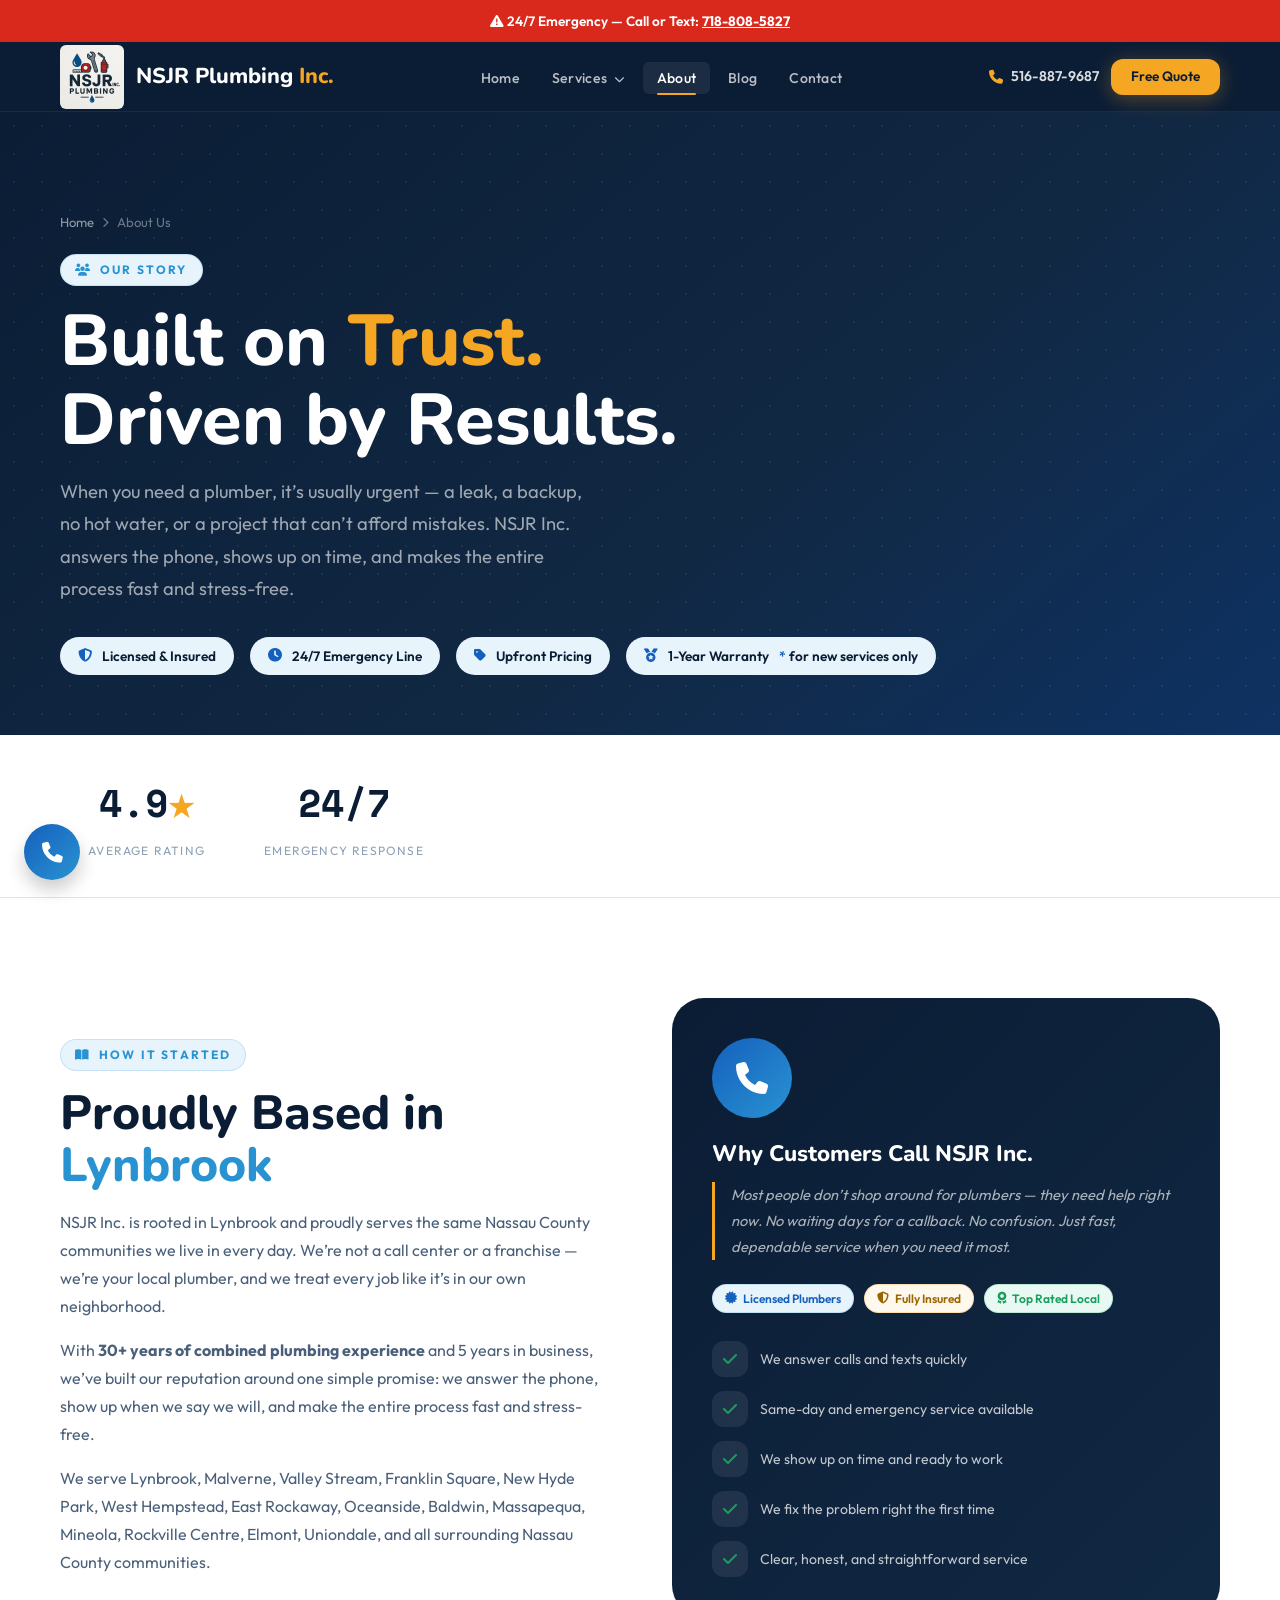
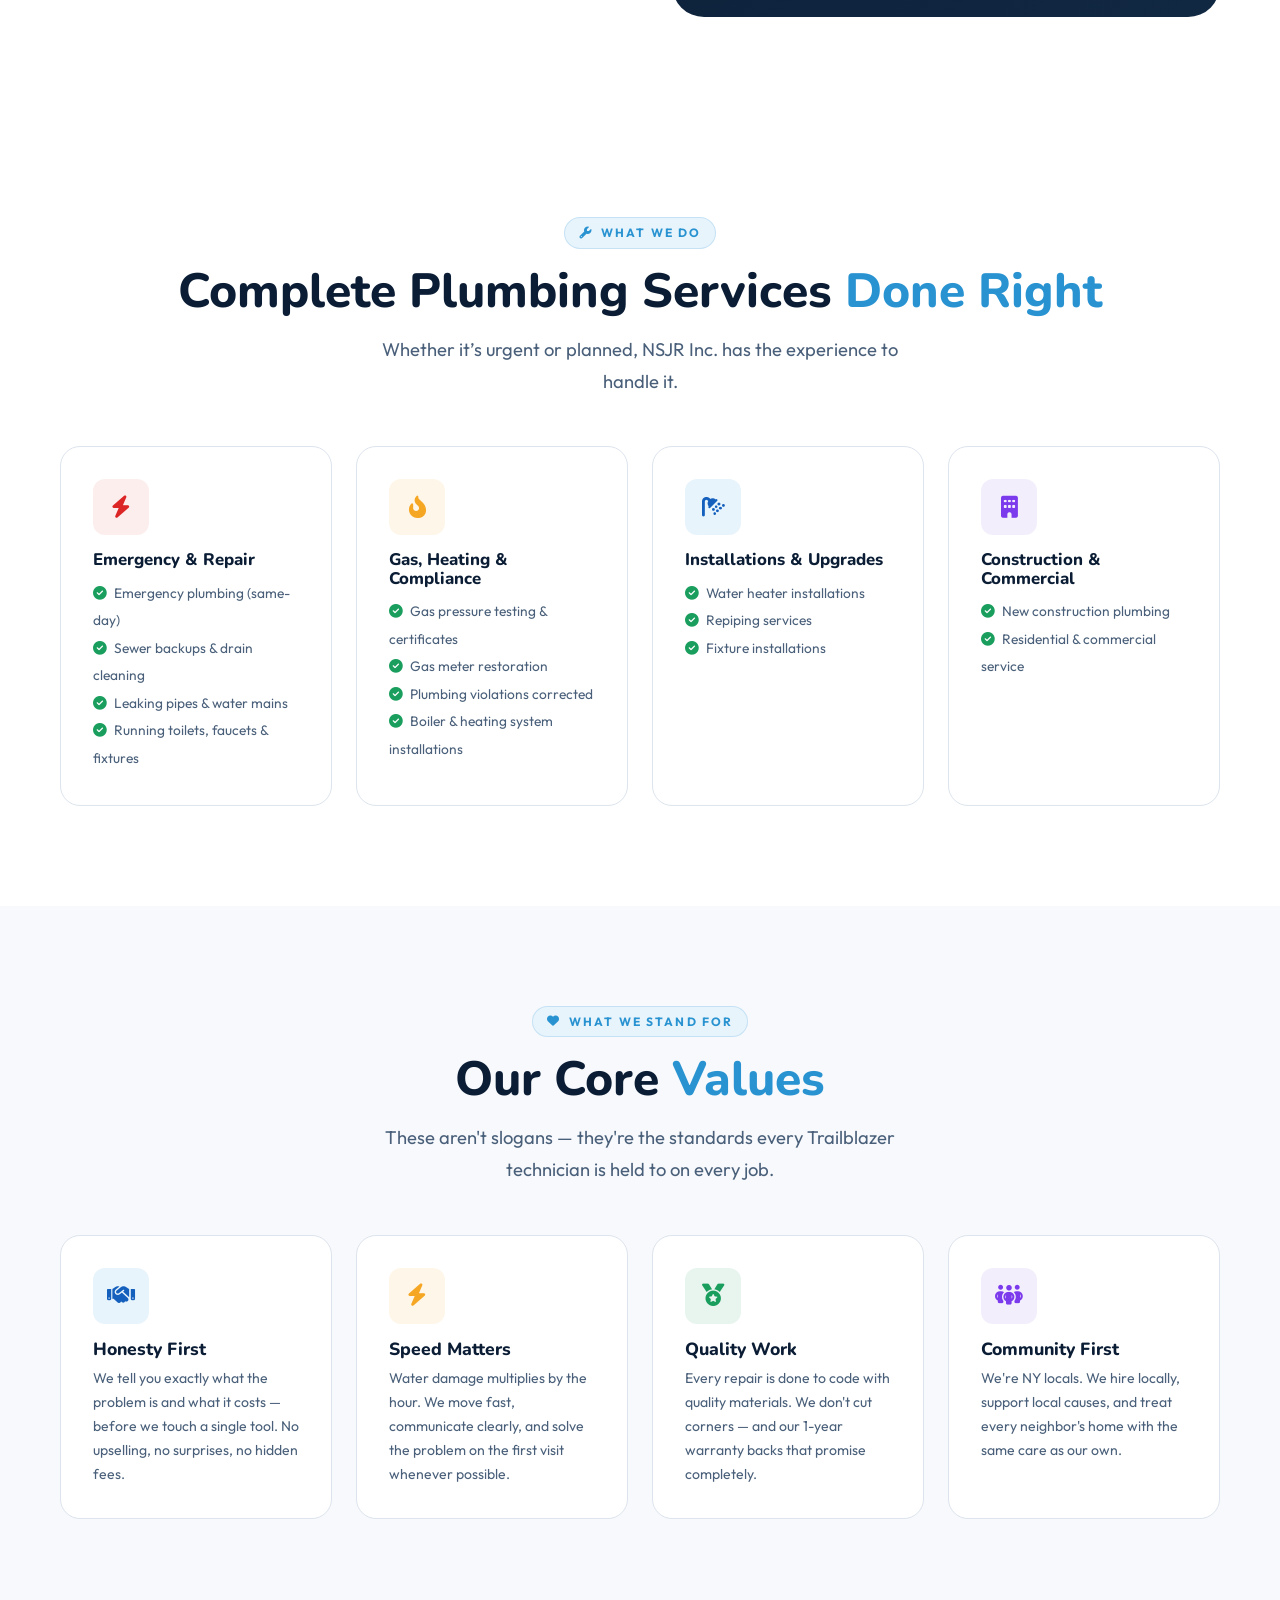
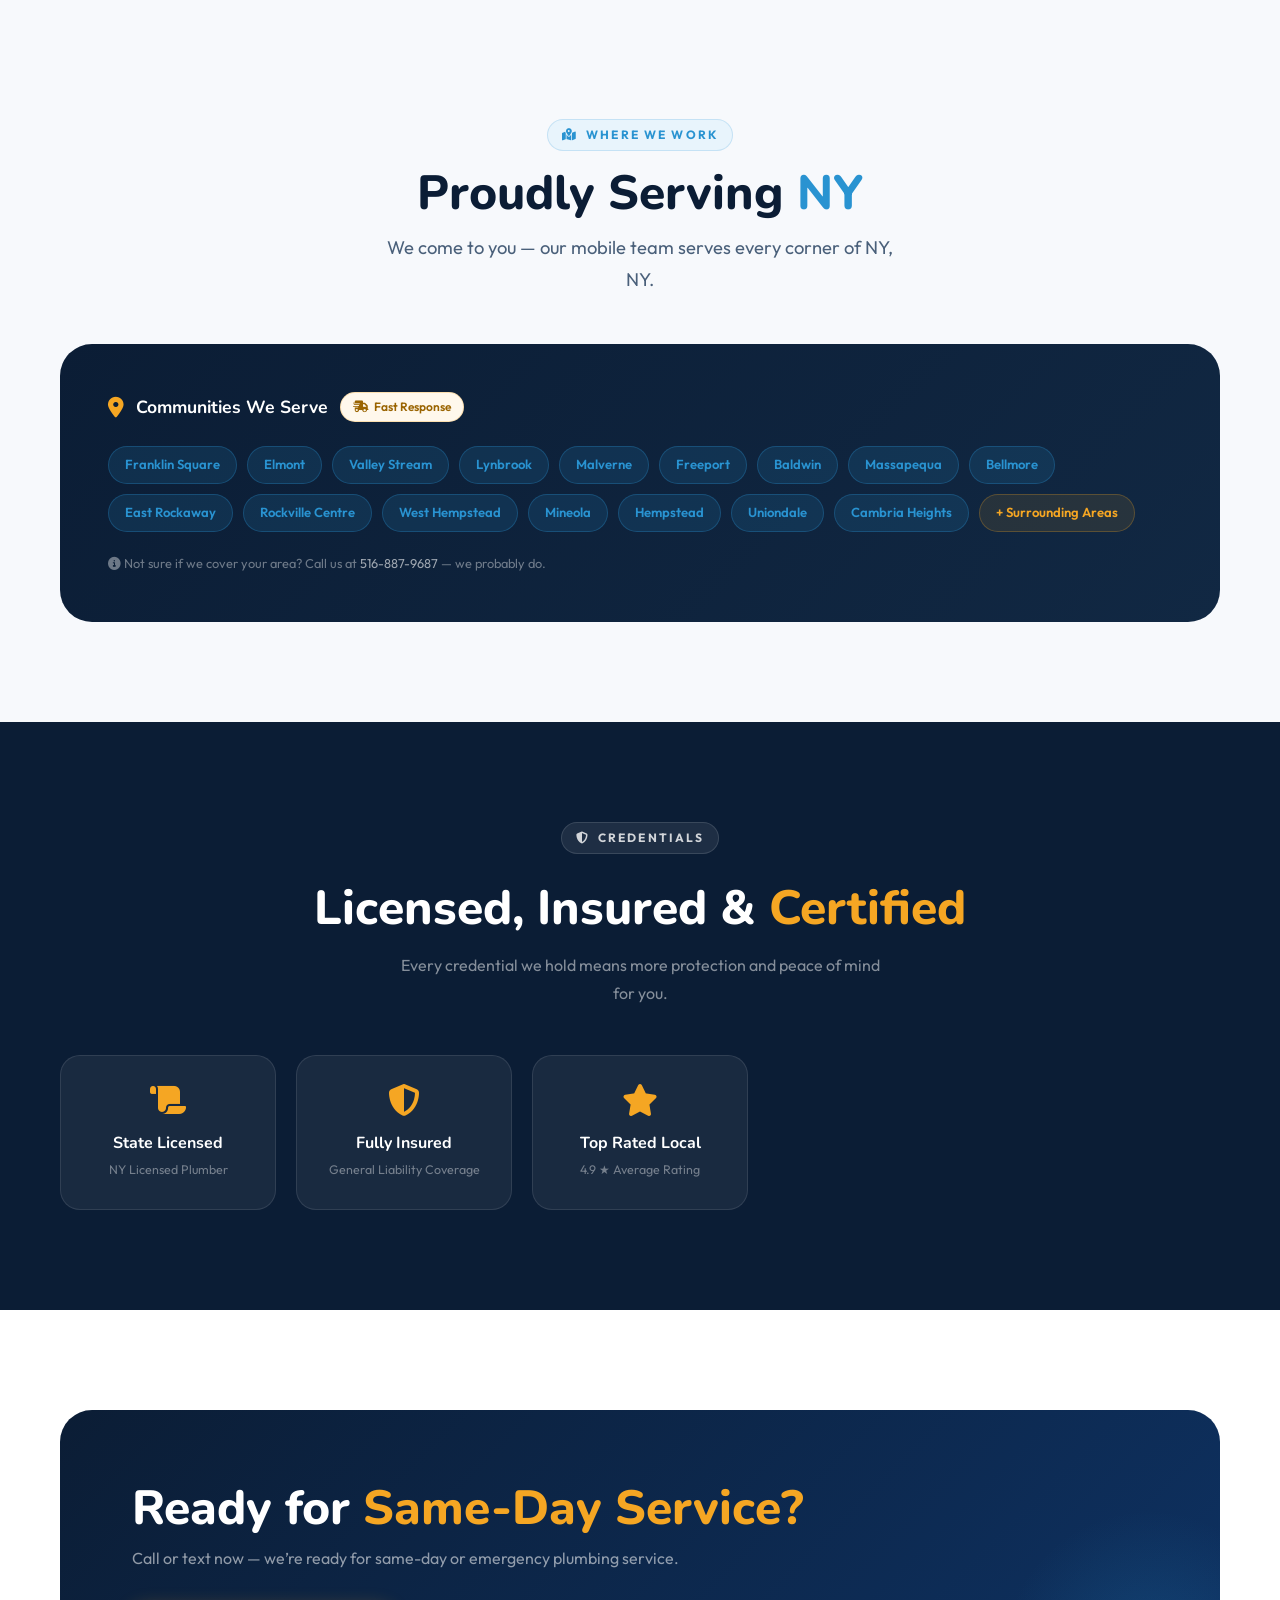
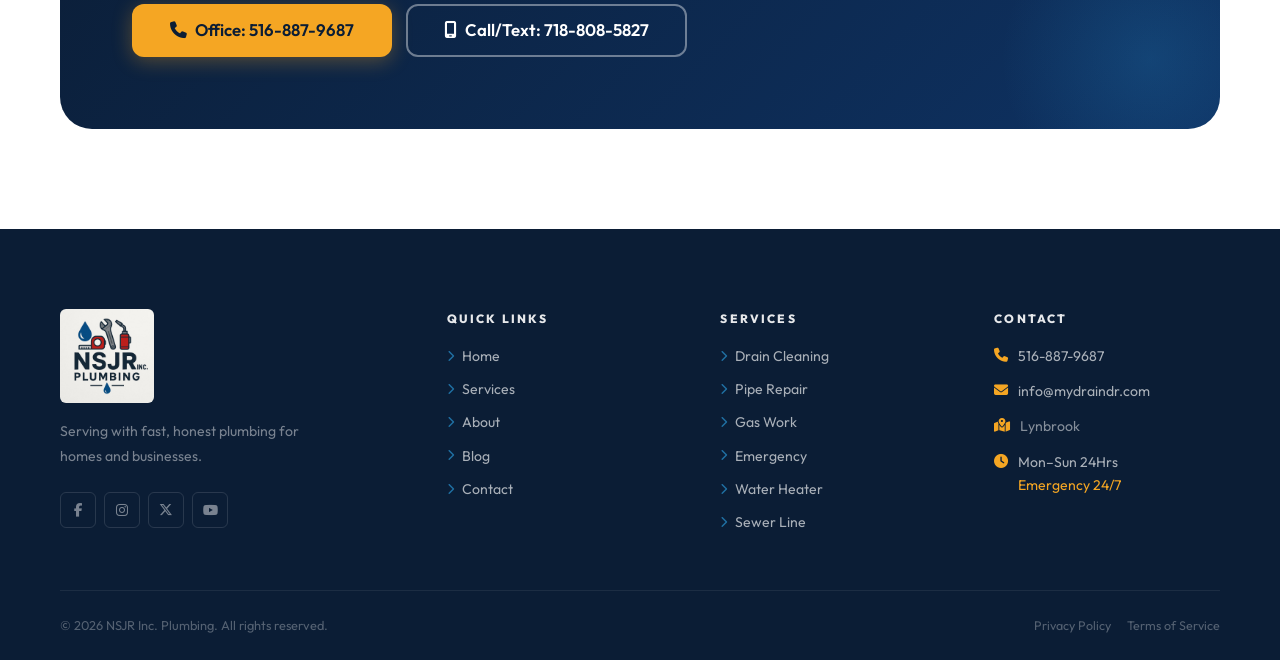
==== commit 0aa17541: "bug fixed" ====
--- a/pages/about.html
+++ b/pages/about.html
@@ -157,6 +157,11 @@
       color: var(--navy);
     }
   </style>
+  <style>
+    /* Dropdown open state — driven by main.js (.drop-open) */
+    .has-dropdown.drop-open > .dropdown { opacity:1 !important; pointer-events:all !important; transform:translateX(-50%) translateY(0) !important; }
+    .has-dropdown.drop-open .drop-arrow { transform:rotate(180deg); }
+  </style>
 </head>
 
 <body>
@@ -174,12 +179,12 @@
           <a href="services.html" class="nav-link">Services <i class="fa-solid fa-chevron-down drop-arrow"></i></a>
           <ul class="dropdown">
             <li><a href="services.html#drain" class="drop-item"><i class="fa-solid fa-sink"></i>Drain Cleaning</a></li>
-            <li><a href="services.html#pipe" class="drop-item"><i class="fa-solid fa-pipe-valve"></i>Pipe Repair</a>
+            <li><a href="services.html#pipe" class="drop-item"><i class="fa-solid fa-faucet-drip"></i>Pipe Repair</a>
             </li>
             <li><a href="services.html#emergency" class="drop-item"><i class="fa-solid fa-bolt"></i>Emergency</a></li>
             <li><a href="services.html#heater" class="drop-item"><i class="fa-solid fa-fire-flame-curved"></i>Water
                 Heater</a></li>
-            <li><a href="services.html#sewer" class="drop-item"><i class="fa-solid fa-arrow-down-to-arc"></i>Sewer
+            <li><a href="services.html#sewer" class="drop-item"><i class="fa-solid fa-arrow-down"></i>Sewer
                 Line</a></li>
           </ul>
         </li>
@@ -682,6 +687,9 @@
       class="fa-solid fa-phone"></i></a>
 
   <script src="../js/main.js"></script>
+  <script>
+    if(window.location.pathname.match(//index.html$/)){window.history.replaceState(null,"",window.location.pathname.replace(//index.html$/,"/")+window.location.search+window.location.hash);}
+  </script>
 </body>
 
 </html>
--- a/css/style.css
+++ b/css/style.css
@@ -7,320 +7,1751 @@
 
 /* ── CSS Variables ── */
 :root {
-  --navy:    #0b1d35;
-  --navy2:   #112843;
-  --blue:    #1560bd;
-  --sky:     #2993d1;
-  --sky-lt:  #e8f4fc;
-  --amber:   #f5a623;
-  --amber-lt:#fff8ec;
-  --red:     #d9291c;
-  --green:   #1a9e5e;
-  --white:   #ffffff;
-  --off:     #f7f9fc;
-  --gray1:   #f0f4f8;
-  --gray2:   #dde4ed;
-  --gray3:   #8da0b5;
-  --text:    #1e2d3d;
-  --text2:   #4a607a;
-  --r-sm:  6px; --r-md: 12px; --r-lg: 20px; --r-xl: 32px; --r-pill: 9999px;
-  --sh-sm:  0 1px 4px rgba(11,29,53,.08),0 2px 12px rgba(11,29,53,.06);
-  --sh-md:  0 4px 16px rgba(11,29,53,.10),0 8px 32px rgba(11,29,53,.07);
-  --sh-lg:  0 8px 40px rgba(11,29,53,.14),0 16px 60px rgba(11,29,53,.08);
-  --sh-blue: 0 4px 20px rgba(21,96,189,.28);
-  --sh-amber:0 4px 20px rgba(245,166,35,.32);
-  --ease: cubic-bezier(.4,0,.2,1);
+  --navy: #0b1d35;
+  --navy2: #112843;
+  --blue: #1560bd;
+  --sky: #2993d1;
+  --sky-lt: #e8f4fc;
+  --amber: #f5a623;
+  --amber-lt: #fff8ec;
+  --red: #d9291c;
+  --green: #1a9e5e;
+  --white: #ffffff;
+  --off: #f7f9fc;
+  --gray1: #f0f4f8;
+  --gray2: #dde4ed;
+  --gray3: #8da0b5;
+  --text: #1e2d3d;
+  --text2: #4a607a;
+  --r-sm: 6px;
+  --r-md: 12px;
+  --r-lg: 20px;
+  --r-xl: 32px;
+  --r-pill: 9999px;
+  --sh-sm: 0 1px 4px rgba(11, 29, 53, .08), 0 2px 12px rgba(11, 29, 53, .06);
+  --sh-md: 0 4px 16px rgba(11, 29, 53, .10), 0 8px 32px rgba(11, 29, 53, .07);
+  --sh-lg: 0 8px 40px rgba(11, 29, 53, .14), 0 16px 60px rgba(11, 29, 53, .08);
+  --sh-blue: 0 4px 20px rgba(21, 96, 189, .28);
+  --sh-amber: 0 4px 20px rgba(245, 166, 35, .32);
+  --ease: cubic-bezier(.4, 0, .2, 1);
   --t: .24s;
   --nav-h: 70px;
 }
 
 /* ── Reset ── */
-*,*::before,*::after{box-sizing:border-box;margin:0;padding:0}
-html{scroll-behavior:smooth;-webkit-text-size-adjust:100%}
-body{font-family:'Outfit',sans-serif;font-size:16px;line-height:1.65;color:var(--text);background:var(--white);overflow-x:hidden}
-img{max-width:100%;display:block}
-a{color:inherit;text-decoration:none}
-ul,ol{list-style:none}
-button{font-family:inherit;cursor:pointer;border:none;background:none}
-input,select,textarea{font-family:inherit;font-size:1rem}
-:focus-visible{outline:3px solid var(--sky);outline-offset:3px;border-radius:var(--r-sm)}
-::-webkit-scrollbar{width:5px}
-::-webkit-scrollbar-track{background:var(--gray1)}
-::-webkit-scrollbar-thumb{background:var(--sky);border-radius:99px}
+*,
+*::before,
+*::after {
+  box-sizing: border-box;
+  margin: 0;
+  padding: 0
+}
+
+html {
+  scroll-behavior: smooth;
+  -webkit-text-size-adjust: 100%
+}
+
+body {
+  font-family: 'Outfit', sans-serif;
+  font-size: 16px;
+  line-height: 1.65;
+  color: var(--text);
+  background: var(--white);
+  overflow-x: hidden
+}
+
+img {
+  max-width: 100%;
+  display: block
+}
+
+a {
+  color: inherit;
+  text-decoration: none
+}
+
+ul,
+ol {
+  list-style: none
+}
+
+button {
+  font-family: inherit;
+  cursor: pointer;
+  border: none;
+  background: none
+}
+
+input,
+select,
+textarea {
+  font-family: inherit;
+  font-size: 1rem
+}
+
+:focus-visible {
+  outline: 3px solid var(--sky);
+  outline-offset: 3px;
+  border-radius: var(--r-sm)
+}
+
+::-webkit-scrollbar {
+  width: 5px
+}
+
+::-webkit-scrollbar-track {
+  background: var(--gray1)
+}
+
+::-webkit-scrollbar-thumb {
+  background: var(--sky);
+  border-radius: 99px
+}
 
 /* ── Typography ── */
-h1,h2,h3,h4,h5{font-family:'Nunito',sans-serif;font-weight:800;line-height:1.1;color:var(--navy)}
-h1{font-size:clamp(2.4rem,6vw,4.5rem)}
-h2{font-size:clamp(1.9rem,4vw,3rem)}
-h3{font-size:clamp(1.2rem,2.5vw,1.6rem)}
-h4{font-size:1.05rem;font-weight:700;font-family:'Outfit',sans-serif}
-p{color:var(--text2);line-height:1.75}
-.lead{font-size:clamp(1rem,1.5vw,1.15rem);color:var(--text2)}
-.font-mono{font-family:'Space Mono',monospace}
+h1,
+h2,
+h3,
+h4,
+h5 {
+  font-family: 'Nunito', sans-serif;
+  font-weight: 800;
+  line-height: 1.1;
+  color: var(--navy)
+}
+
+h1 {
+  font-size: clamp(2.4rem, 6vw, 4.5rem)
+}
+
+h2 {
+  font-size: clamp(1.9rem, 4vw, 3rem)
+}
+
+h3 {
+  font-size: clamp(1.2rem, 2.5vw, 1.6rem)
+}
+
+h4 {
+  font-size: 1.05rem;
+  font-weight: 700;
+  font-family: 'Outfit', sans-serif
+}
+
+p {
+  color: var(--text2);
+  line-height: 1.75
+}
+
+.lead {
+  font-size: clamp(1rem, 1.5vw, 1.15rem);
+  color: var(--text2)
+}
+
+.font-mono {
+  font-family: 'Space Mono', monospace
+}
 
 /* ── Layout ── */
-.container{width:min(1160px,92vw);margin:0 auto}
-.section{padding:clamp(56px,8vw,100px) 0}
-.text-center{text-align:center}
-.text-white{color:var(--white)!important}
-.text-sky{color:var(--sky)}
-.text-amber{color:var(--amber)}
-.text-navy{color:var(--navy)}
-.mt-2{margin-top:8px}.mt-3{margin-top:12px}.mt-4{margin-top:16px}.mt-5{margin-top:24px}.mt-6{margin-top:32px}
-.mb-4{margin-bottom:16px}.mb-5{margin-bottom:24px}.mb-6{margin-bottom:32px}.mb-7{margin-bottom:48px}
-.bg-off{background:var(--off)}
-.bg-navy{background:var(--navy)}
-.grid-2{display:grid;grid-template-columns:1fr 1fr;gap:48px;align-items:center}
-.stat-grid{display:grid;grid-template-columns:repeat(auto-fit,minmax(200px,1fr));gap:16px;align-content:start}
-@media(max-width:900px){.grid-2{grid-template-columns:1fr}}
-@media(max-width:768px){.section{padding:clamp(40px,6vw,80px) 0}.hero{padding:clamp(60px,10vw,100px) 0}.emergency-strip{font-size:.75rem;padding:8px 16px}}
+.container {
+  width: min(1160px, 92vw);
+  margin: 0 auto
+}
+
+.section {
+  padding: clamp(56px, 8vw, 100px) 0
+}
+
+.text-center {
+  text-align: center
+}
+
+.text-white {
+  color: var(--white) !important
+}
+
+.text-sky {
+  color: var(--sky)
+}
+
+.text-amber {
+  color: var(--amber)
+}
+
+.text-navy {
+  color: var(--navy)
+}
+
+.mt-2 {
+  margin-top: 8px
+}
+
+.mt-3 {
+  margin-top: 12px
+}
+
+.mt-4 {
+  margin-top: 16px
+}
+
+.mt-5 {
+  margin-top: 24px
+}
+
+.mt-6 {
+  margin-top: 32px
+}
+
+.mb-4 {
+  margin-bottom: 16px
+}
+
+.mb-5 {
+  margin-bottom: 24px
+}
+
+.mb-6 {
+  margin-bottom: 32px
+}
+
+.mb-7 {
+  margin-bottom: 48px
+}
+
+.bg-off {
+  background: var(--off)
+}
+
+.bg-navy {
+  background: var(--navy)
+}
+
+.grid-2 {
+  display: grid;
+  grid-template-columns: 1fr 1fr;
+  gap: 48px;
+  align-items: center
+}
+
+.stat-grid {
+  display: grid;
+  grid-template-columns: repeat(auto-fit, minmax(200px, 1fr));
+  gap: 16px;
+  align-content: start
+}
+
+@media(max-width:900px) {
+  .grid-2 {
+    grid-template-columns: 1fr
+  }
+}
+
+@media(max-width:768px) {
+  .section {
+    padding: clamp(40px, 6vw, 80px) 0
+  }
+
+  .hero {
+    padding: clamp(60px, 10vw, 100px) 0
+  }
+
+  .emergency-strip {
+    font-size: .75rem;
+    padding: 8px 16px
+  }
+}
 
 /* ── Section Label ── */
-.section-label{display:inline-flex;align-items:center;gap:8px;font-family:'Outfit',sans-serif;font-size:.75rem;font-weight:700;letter-spacing:.18em;text-transform:uppercase;color:var(--sky);background:var(--sky-lt);border:1px solid rgba(41,147,209,.18);padding:5px 14px;border-radius:var(--r-pill);margin-bottom:16px}
+.section-label {
+  display: inline-flex;
+  align-items: center;
+  gap: 8px;
+  font-family: 'Outfit', sans-serif;
+  font-size: .75rem;
+  font-weight: 700;
+  letter-spacing: .18em;
+  text-transform: uppercase;
+  color: var(--sky);
+  background: var(--sky-lt);
+  border: 1px solid rgba(41, 147, 209, .18);
+  padding: 5px 14px;
+  border-radius: var(--r-pill);
+  margin-bottom: 16px
+}
 
 /* ── Buttons ── */
-.btn{display:inline-flex;align-items:center;justify-content:center;gap:8px;font-family:'Outfit',sans-serif;font-weight:600;font-size:.95rem;padding:13px 28px;border-radius:var(--r-md);transition:all var(--t) var(--ease);white-space:nowrap;border:2px solid transparent;cursor:pointer;line-height:1}
-.btn-primary{background:var(--blue);color:var(--white);box-shadow:var(--sh-blue)}
-.btn-primary:hover{background:var(--sky);transform:translateY(-2px);box-shadow:0 8px 28px rgba(21,96,189,.38)}
-.btn-amber{background:var(--amber);color:var(--navy);box-shadow:var(--sh-amber)}
-.btn-amber:hover{background:#e8951a;transform:translateY(-2px)}
-.btn-outline{background:transparent;color:var(--white);border:2px solid rgba(255,255,255,.4)}
-.btn-outline:hover{background:rgba(255,255,255,.1);border-color:rgba(255,255,255,.8);transform:translateY(-1px)}
-.btn-ghost{background:transparent;color:var(--blue);border:2px solid var(--blue)}
-.btn-ghost:hover{background:var(--blue);color:var(--white);transform:translateY(-2px)}
-.btn-lg{padding:16px 36px;font-size:1.05rem}
-.btn-sm{padding:9px 18px;font-size:.85rem}
-.btn-block{width:100%}
+.btn {
+  display: inline-flex;
+  align-items: center;
+  justify-content: center;
+  gap: 8px;
+  font-family: 'Outfit', sans-serif;
+  font-weight: 600;
+  font-size: .95rem;
+  padding: 13px 28px;
+  border-radius: var(--r-md);
+  transition: all var(--t) var(--ease);
+  white-space: nowrap;
+  border: 2px solid transparent;
+  cursor: pointer;
+  line-height: 1
+}
+
+.btn-primary {
+  background: var(--blue);
+  color: var(--white);
+  box-shadow: var(--sh-blue)
+}
+
+.btn-primary:hover {
+  background: var(--sky);
+  transform: translateY(-2px);
+  box-shadow: 0 8px 28px rgba(21, 96, 189, .38)
+}
+
+.btn-amber {
+  background: var(--amber);
+  color: var(--navy);
+  box-shadow: var(--sh-amber)
+}
+
+.btn-amber:hover {
+  background: #e8951a;
+  transform: translateY(-2px)
+}
+
+.btn-outline {
+  background: transparent;
+  color: var(--white);
+  border: 2px solid rgba(255, 255, 255, .4)
+}
+
+.btn-outline:hover {
+  background: rgba(255, 255, 255, .1);
+  border-color: rgba(255, 255, 255, .8);
+  transform: translateY(-1px)
+}
+
+.btn-ghost {
+  background: transparent;
+  color: var(--blue);
+  border: 2px solid var(--blue)
+}
+
+.btn-ghost:hover {
+  background: var(--blue);
+  color: var(--white);
+  transform: translateY(-2px)
+}
+
+.btn-lg {
+  padding: 16px 36px;
+  font-size: 1.05rem
+}
+
+.btn-sm {
+  padding: 9px 18px;
+  font-size: .85rem
+}
+
+.btn-block {
+  width: 100%
+}
 
 /* ── Emergency Strip ── */
-.emergency-strip{background:var(--red);color:var(--white);text-align:center;padding:10px 20px;font-size:.85rem;font-weight:600;position:relative;z-index:1001}
-.emergency-strip a{color:var(--white);font-weight:700;text-decoration:underline}
+.emergency-strip {
+  background: var(--red);
+  color: var(--white);
+  text-align: center;
+  padding: 10px 20px;
+  font-size: .85rem;
+  font-weight: 600;
+  position: relative;
+  z-index: 1001
+}
+
+.emergency-strip a {
+  color: var(--white);
+  font-weight: 700;
+  text-decoration: underline
+}
 
 /* ── NAVBAR ── */
-.navbar{position:sticky;top:0;z-index:1000;height:var(--nav-h);background:var(--navy);border-bottom:1px solid rgba(255,255,255,.06);transition:box-shadow var(--t) var(--ease)}
-.navbar.scrolled{box-shadow:0 2px 24px rgba(0,0,0,.25)}
-.nav-wrap{height:100%;display:flex;align-items:center;justify-content:space-between;gap:24px;width:min(1160px,92vw);margin:0 auto}
-.nav-logo{display:flex;align-items:center;gap:12px;font-family:'Nunito',sans-serif;font-weight:800;font-size:1.35rem;color:var(--white);flex-shrink:0;transition:opacity var(--t)}
-.nav-logo:hover{opacity:.9}
-.logo-icon{width:40px;height:40px;border-radius:var(--r-md);background:linear-gradient(135deg,var(--blue),var(--sky));display:flex;align-items:center;justify-content:center;color:var(--white);font-size:1rem;box-shadow:0 0 16px rgba(41,147,209,.4);flex-shrink:0}
-.logo-text-em{color:var(--amber)}
-.nav-menu{display:flex;align-items:center;gap:4px;flex:1;justify-content:center}
-.nav-link{font-size:.88rem;font-weight:500;letter-spacing:.02em;color:rgba(255,255,255,.72);padding:7px 14px;border-radius:var(--r-sm);transition:color var(--t),background var(--t);position:relative}
-.nav-link:hover,.nav-link.active{color:var(--white);background:rgba(255,255,255,.07)}
-.nav-link.active::after{content:'';position:absolute;bottom:-1px;left:14px;right:14px;height:2px;background:var(--amber);border-radius:var(--r-pill)}
-.has-dropdown{position:relative}
-.dropdown{position:absolute;top:calc(100% + 14px);left:50%;transform:translateX(-50%) translateY(6px);background:var(--white);border-radius:var(--r-md);min-width:220px;padding:8px;box-shadow:var(--sh-lg);border:1px solid var(--gray2);opacity:0;pointer-events:none;transition:opacity var(--t),transform var(--t) var(--ease);z-index:300}
-.has-dropdown:hover .dropdown,.has-dropdown:focus-within .dropdown{opacity:1;pointer-events:all;transform:translateX(-50%) translateY(0)}
-.drop-arrow{font-size:.65rem;margin-left:4px;transition:transform var(--t)}
-.has-dropdown:hover .drop-arrow{transform:rotate(180deg)}
-.drop-item{display:flex;align-items:center;gap:10px;padding:10px 12px;border-radius:var(--r-sm);color:var(--text);font-size:.88rem;font-weight:500;transition:background var(--t),color var(--t)}
-.drop-item:hover{background:var(--sky-lt);color:var(--blue)}
-.drop-item i{width:20px;text-align:center;color:var(--sky);font-size:.95rem}
-.nav-actions{display:flex;align-items:center;gap:12px;flex-shrink:0}
-.nav-phone{display:flex;align-items:center;gap:8px;font-weight:600;font-size:.88rem;color:rgba(255,255,255,.85);transition:color var(--t)}
-.nav-phone:hover{color:var(--amber)}
-.nav-phone i{color:var(--amber)}
-.hamburger{display:none;flex-direction:column;gap:5px;padding:8px;border-radius:var(--r-sm)}
-.hamburger span{display:block;width:22px;height:2px;background:var(--white);border-radius:2px;transition:all var(--t) var(--ease)}
-.hamburger.open span:nth-child(1){transform:translateY(7px) rotate(45deg)}
-.hamburger.open span:nth-child(2){opacity:0;width:0}
-.hamburger.open span:nth-child(3){transform:translateY(-7px) rotate(-45deg)}
-.mobile-menu{display:none;position:fixed;top:var(--nav-h);left:0;right:0;bottom:0;background:var(--navy);z-index:999;padding:32px 20px;overflow-y:auto;flex-direction:column;gap:6px}
-.mobile-menu.open{display:flex}
-.mobile-menu .nav-link{font-size:1.05rem;padding:13px 16px;color:rgba(255,255,255,.8)}
-.mobile-menu .nav-link.active{color:var(--amber)}
-.mobile-divider{height:1px;background:rgba(255,255,255,.08);margin:12px 0}
-.mobile-cta{display:flex;flex-direction:column;gap:12px;margin-top:16px}
-@media(max-width:768px){.nav-menu,.nav-actions .btn,.nav-phone{display:none}.hamburger{display:flex}}
+.navbar {
+  position: sticky;
+  top: 0;
+  z-index: 1000;
+  height: var(--nav-h);
+  background: var(--navy);
+  border-bottom: 1px solid rgba(255, 255, 255, .06);
+  transition: box-shadow var(--t) var(--ease)
+}
+
+.navbar.scrolled {
+  box-shadow: 0 2px 24px rgba(0, 0, 0, .25)
+}
+
+.nav-wrap {
+  height: 100%;
+  display: flex;
+  align-items: center;
+  justify-content: space-between;
+  gap: 24px;
+  width: min(1160px, 92vw);
+  margin: 0 auto
+}
+
+.nav-logo {
+  display: flex;
+  align-items: center;
+  gap: 12px;
+  font-family: 'Nunito', sans-serif;
+  font-weight: 800;
+  font-size: 1.35rem;
+  color: var(--white);
+  flex-shrink: 0;
+  transition: opacity var(--t)
+}
+
+.nav-logo:hover {
+  opacity: .9
+}
+
+.logo-icon {
+  width: 40px;
+  height: 40px;
+  border-radius: var(--r-md);
+  background: linear-gradient(135deg, var(--blue), var(--sky));
+  display: flex;
+  align-items: center;
+  justify-content: center;
+  color: var(--white);
+  font-size: 1rem;
+  box-shadow: 0 0 16px rgba(41, 147, 209, .4);
+  flex-shrink: 0
+}
+
+.logo-text-em {
+  color: var(--amber)
+}
+
+.nav-menu {
+  display: flex;
+  align-items: center;
+  gap: 4px;
+  flex: 1;
+  justify-content: center
+}
+
+.nav-link {
+  font-size: .88rem;
+  font-weight: 500;
+  letter-spacing: .02em;
+  color: rgba(255, 255, 255, .72);
+  padding: 7px 14px;
+  border-radius: var(--r-sm);
+  transition: color var(--t), background var(--t);
+  position: relative
+}
+
+.nav-link:hover,
+.nav-link.active {
+  color: var(--white);
+  background: rgba(255, 255, 255, .07)
+}
+
+.nav-link.active::after {
+  content: '';
+  position: absolute;
+  bottom: -1px;
+  left: 14px;
+  right: 14px;
+  height: 2px;
+  background: var(--amber);
+  border-radius: var(--r-pill)
+}
+
+.has-dropdown {
+  position: relative
+}
+
+.dropdown {
+  position: absolute;
+  top: calc(100% + 2px);
+  left: 50%;
+  transform: translateX(-50%) translateY(6px);
+  background: var(--white);
+  border-radius: var(--r-md);
+  min-width: 220px;
+  padding: 8px;
+  box-shadow: var(--sh-lg);
+  border: 1px solid var(--gray2);
+  opacity: 0;
+  pointer-events: none;
+  transition: opacity var(--t), transform var(--t) var(--ease);
+  z-index: 300
+}
+
+/* Invisible bridge fills the gap so mouse travel doesn't trigger mouseleave */
+.dropdown::before {
+  content: '';
+  position: absolute;
+  top: -14px;
+  left: 0;
+  right: 0;
+  height: 14px;
+}
+
+.has-dropdown:hover .dropdown,
+.has-dropdown.drop-open .dropdown,
+.has-dropdown:focus-within .dropdown {
+  opacity: 1;
+  pointer-events: all;
+  transform: translateX(-50%) translateY(0)
+}
+
+.drop-arrow {
+  font-size: .65rem;
+  margin-left: 4px;
+  transition: transform var(--t)
+}
+
+.has-dropdown:hover .drop-arrow,
+.has-dropdown.drop-open .drop-arrow {
+  transform: rotate(180deg)
+}
+
+.drop-item {
+  display: flex;
+  align-items: center;
+  gap: 10px;
+  padding: 10px 12px;
+  border-radius: var(--r-sm);
+  color: var(--text);
+  font-size: .88rem;
+  font-weight: 500;
+  transition: background var(--t), color var(--t)
+}
+
+.drop-item:hover {
+  background: var(--sky-lt);
+  color: var(--blue)
+}
+
+.drop-item i {
+  width: 20px;
+  text-align: center;
+  color: var(--sky);
+  font-size: .95rem
+}
+
+.nav-actions {
+  display: flex;
+  align-items: center;
+  gap: 12px;
+  flex-shrink: 0
+}
+
+.nav-phone {
+  display: flex;
+  align-items: center;
+  gap: 8px;
+  font-weight: 600;
+  font-size: .88rem;
+  color: rgba(255, 255, 255, .85);
+  transition: color var(--t)
+}
+
+.nav-phone:hover {
+  color: var(--amber)
+}
+
+.nav-phone i {
+  color: var(--amber)
+}
+
+.hamburger {
+  display: none;
+  flex-direction: column;
+  gap: 5px;
+  padding: 8px;
+  border-radius: var(--r-sm)
+}
+
+.hamburger span {
+  display: block;
+  width: 22px;
+  height: 2px;
+  background: var(--white);
+  border-radius: 2px;
+  transition: all var(--t) var(--ease)
+}
+
+.hamburger.open span:nth-child(1) {
+  transform: translateY(7px) rotate(45deg)
+}
+
+.hamburger.open span:nth-child(2) {
+  opacity: 0;
+  width: 0
+}
+
+.hamburger.open span:nth-child(3) {
+  transform: translateY(-7px) rotate(-45deg)
+}
+
+.mobile-menu {
+  display: none;
+  position: fixed;
+  top: var(--nav-h);
+  left: 0;
+  right: 0;
+  bottom: 0;
+  background: var(--navy);
+  z-index: 999;
+  padding: 32px 20px;
+  overflow-y: auto;
+  flex-direction: column;
+  gap: 6px
+}
+
+.mobile-menu.open {
+  display: flex
+}
+
+.mobile-menu .nav-link {
+  font-size: 1.05rem;
+  padding: 13px 16px;
+  color: rgba(255, 255, 255, .8)
+}
+
+.mobile-menu .nav-link.active {
+  color: var(--amber)
+}
+
+.mobile-divider {
+  height: 1px;
+  background: rgba(255, 255, 255, .08);
+  margin: 12px 0
+}
+
+.mobile-cta {
+  display: flex;
+  flex-direction: column;
+  gap: 12px;
+  margin-top: 16px
+}
+
+@media(max-width:768px) {
+
+  .nav-menu,
+  .nav-actions .btn,
+  .nav-phone {
+    display: none
+  }
+
+  .hamburger {
+    display: flex
+  }
+}
 
 /* ── HERO ── */
-.hero{position:relative;overflow:hidden;background:linear-gradient(140deg,var(--navy) 0%,var(--navy2) 55%,#0e3263 100%);padding:clamp(70px,12vw,120px) 0}
-.hero-dots{position:absolute;inset:0;pointer-events:none;background-image:radial-gradient(rgba(255,255,255,.06) 1px,transparent 1px);background-size:28px 28px}
-.hero-glow{position:absolute;right:-100px;top:-100px;width:600px;height:600px;border-radius:50%;background:radial-gradient(circle,rgba(41,147,209,.18) 0%,transparent 70%);pointer-events:none}
-.hero-inner{position:relative;z-index:2;display:grid;grid-template-columns:1fr 420px;gap:64px;align-items:center}
-@media(max-width:1020px){.hero-inner{grid-template-columns:1fr}}
-.hero-badge{display:inline-flex;align-items:center;gap:8px;background:rgba(245,166,35,.15);border:1px solid rgba(245,166,35,.35);color:var(--amber);font-size:.78rem;font-weight:700;letter-spacing:.14em;text-transform:uppercase;padding:6px 14px;border-radius:var(--r-pill);margin-bottom:16px}
-.hero h1{color:var(--white);margin-bottom:24px}
-.hero h1 .h1-accent{color:var(--amber)}
-.hero h1 .h1-sky{color:var(--sky)}
-.hero-desc{color:rgba(255,255,255,.65);font-size:clamp(.95rem,1.5vw,1.1rem);max-width:520px;margin-bottom:32px;line-height:1.75}
-.hero-actions{display:flex;gap:14px;flex-wrap:wrap;margin-bottom:48px}
-.hero-proof{display:flex;gap:40px;flex-wrap:wrap;padding-top:32px;border-top:1px solid rgba(255,255,255,.1)}
-.hero-stat-num{font-family:'Space Mono',monospace;font-weight:700;font-size:2.2rem;color:var(--white);line-height:1}
-.hero-stat-num .accent{color:var(--amber)}
-.hero-stat-label{font-size:.75rem;color:rgba(255,255,255,.5);margin-top:4px;letter-spacing:.06em;font-family:'Outfit',sans-serif}
-@media(max-width:480px){.hero-actions{flex-direction:column}.hero-actions .btn{width:100%}.hero-proof{gap:24px}}
+.hero {
+  position: relative;
+  overflow: hidden;
+  background: linear-gradient(140deg, var(--navy) 0%, var(--navy2) 55%, #0e3263 100%);
+  padding: clamp(70px, 12vw, 120px) 0
+}
+
+.hero-dots {
+  position: absolute;
+  inset: 0;
+  pointer-events: none;
+  background-image: radial-gradient(rgba(255, 255, 255, .06) 1px, transparent 1px);
+  background-size: 28px 28px
+}
+
+.hero-glow {
+  position: absolute;
+  right: -100px;
+  top: -100px;
+  width: 600px;
+  height: 600px;
+  border-radius: 50%;
+  background: radial-gradient(circle, rgba(41, 147, 209, .18) 0%, transparent 70%);
+  pointer-events: none
+}
+
+.hero-inner {
+  position: relative;
+  z-index: 2;
+  display: grid;
+  grid-template-columns: 1fr 420px;
+  gap: 64px;
+  align-items: center
+}
+
+@media(max-width:1020px) {
+  .hero-inner {
+    grid-template-columns: 1fr
+  }
+}
+
+.hero-badge {
+  display: inline-flex;
+  align-items: center;
+  gap: 8px;
+  background: rgba(245, 166, 35, .15);
+  border: 1px solid rgba(245, 166, 35, .35);
+  color: var(--amber);
+  font-size: .78rem;
+  font-weight: 700;
+  letter-spacing: .14em;
+  text-transform: uppercase;
+  padding: 6px 14px;
+  border-radius: var(--r-pill);
+  margin-bottom: 16px
+}
+
+.hero h1 {
+  color: var(--white);
+  margin-bottom: 24px
+}
+
+.hero h1 .h1-accent {
+  color: var(--amber)
+}
+
+.hero h1 .h1-sky {
+  color: var(--sky)
+}
+
+.hero-desc {
+  color: rgba(255, 255, 255, .65);
+  font-size: clamp(.95rem, 1.5vw, 1.1rem);
+  max-width: 520px;
+  margin-bottom: 32px;
+  line-height: 1.75
+}
+
+.hero-actions {
+  display: flex;
+  gap: 14px;
+  flex-wrap: wrap;
+  margin-bottom: 48px
+}
+
+.hero-proof {
+  display: flex;
+  gap: 40px;
+  flex-wrap: wrap;
+  padding-top: 32px;
+  border-top: 1px solid rgba(255, 255, 255, .1)
+}
+
+.hero-stat-num {
+  font-family: 'Space Mono', monospace;
+  font-weight: 700;
+  font-size: 2.2rem;
+  color: var(--white);
+  line-height: 1
+}
+
+.hero-stat-num .accent {
+  color: var(--amber)
+}
+
+.hero-stat-label {
+  font-size: .75rem;
+  color: rgba(255, 255, 255, .5);
+  margin-top: 4px;
+  letter-spacing: .06em;
+  font-family: 'Outfit', sans-serif
+}
+
+@media(max-width:480px) {
+  .hero-actions {
+    flex-direction: column
+  }
+
+  .hero-actions .btn {
+    width: 100%
+  }
+
+  .hero-proof {
+    gap: 24px
+  }
+}
 
 /* ── QUOTE CARD ── */
-.quote-card{background:var(--white);border-radius:var(--r-xl);padding:32px;box-shadow:var(--sh-lg)}
-.quote-card-head{display:flex;align-items:center;gap:14px;padding-bottom:20px;border-bottom:1px solid var(--gray2);margin-bottom:20px}
-.qc-icon{width:44px;height:44px;border-radius:var(--r-md);background:var(--sky-lt);color:var(--blue);font-size:1.2rem;display:flex;align-items:center;justify-content:center;flex-shrink:0}
-.quote-card-head h3{font-size:1.1rem;color:var(--navy);margin:0;font-family:'Nunito',sans-serif}
-.quote-card-head p{font-size:.8rem;color:var(--gray3);margin:0;font-family:'Outfit',sans-serif}
+.quote-card {
+  background: var(--white);
+  border-radius: var(--r-xl);
+  padding: 32px;
+  box-shadow: var(--sh-lg)
+}
+
+.quote-card-head {
+  display: flex;
+  align-items: center;
+  gap: 14px;
+  padding-bottom: 20px;
+  border-bottom: 1px solid var(--gray2);
+  margin-bottom: 20px
+}
+
+.qc-icon {
+  width: 44px;
+  height: 44px;
+  border-radius: var(--r-md);
+  background: var(--sky-lt);
+  color: var(--blue);
+  font-size: 1.2rem;
+  display: flex;
+  align-items: center;
+  justify-content: center;
+  flex-shrink: 0
+}
+
+.quote-card-head h3 {
+  font-size: 1.1rem;
+  color: var(--navy);
+  margin: 0;
+  font-family: 'Nunito', sans-serif
+}
+
+.quote-card-head p {
+  font-size: .8rem;
+  color: var(--gray3);
+  margin: 0;
+  font-family: 'Outfit', sans-serif
+}
 
 /* ── TRUST BAR ── */
-.trust-bar{background:var(--white);border-bottom:1px solid var(--gray2);padding:24px 0}
-.trust-list{display:flex;align-items:center;justify-content:space-between;flex-wrap:wrap;gap:20px}
-.trust-item{display:flex;align-items:center;gap:12px;font-size:.88rem}
-.trust-item i{font-size:1.3rem;color:var(--amber)}
-.trust-item strong{display:block;color:var(--navy);font-size:.9rem;font-family:'Outfit',sans-serif;font-weight:600}
-.trust-item span{color:var(--gray3);font-size:.78rem}
-.trust-div{width:1px;height:36px;background:var(--gray2)}
-@media(max-width:768px){.trust-div{display:none}.trust-list{justify-content:flex-start;gap:16px}}
+.trust-bar {
+  background: var(--white);
+  border-bottom: 1px solid var(--gray2);
+  padding: 24px 0
+}
+
+.trust-list {
+  display: flex;
+  align-items: center;
+  justify-content: space-between;
+  flex-wrap: wrap;
+  gap: 20px
+}
+
+.trust-item {
+  display: flex;
+  align-items: center;
+  gap: 12px;
+  font-size: .88rem
+}
+
+.trust-item i {
+  font-size: 1.3rem;
+  color: var(--amber)
+}
+
+.trust-item strong {
+  display: block;
+  color: var(--navy);
+  font-size: .9rem;
+  font-family: 'Outfit', sans-serif;
+  font-weight: 600
+}
+
+.trust-item span {
+  color: var(--gray3);
+  font-size: .78rem
+}
+
+.trust-div {
+  width: 1px;
+  height: 36px;
+  background: var(--gray2)
+}
+
+@media(max-width:768px) {
+  .trust-div {
+    display: none
+  }
+
+  .trust-list {
+    justify-content: flex-start;
+    gap: 16px
+  }
+}
 
 /* ── CARDS ── */
-.card{background:var(--white);border-radius:var(--r-lg);border:1px solid var(--gray2);box-shadow:var(--sh-sm);transition:transform var(--t) var(--ease),box-shadow var(--t) var(--ease),border-color var(--t);overflow:hidden}
-.card:hover{transform:translateY(-4px);box-shadow:var(--sh-md);border-color:rgba(41,147,209,.3)}
-.svc-card{padding:28px}
-.svc-card-blue{background:var(--sky-lt);border-color:rgba(41,147,209,.3)}
-.svc-card-amber{background:var(--amber-lt);border-color:rgba(245,166,35,.3)}
-.svc-card-red{background:#fdecea;border-color:rgba(217,41,28,.3)}
-.svc-card-green{background:#e8f8f2;border-color:rgba(26,158,94,.3)}
-.svc-card-purple{background:#f3eeff;border-color:rgba(107,51,204,.3)}
-.svc-card-teal{background:#e6f7f5;border-color:rgba(13,158,143,.3)}
-.svc-icon{width:56px;height:56px;border-radius:var(--r-md);display:flex;align-items:center;justify-content:center;font-size:1.3rem;margin-bottom:16px;flex-shrink:0}
-.ic-blue{background:var(--sky-lt);color:var(--blue)}
-.ic-amber{background:var(--amber-lt);color:#c47a00}
-.ic-green{background:#e8f8f2;color:var(--green)}
-.ic-red{background:#fdecea;color:var(--red)}
-.ic-purple{background:#f3eeff;color:#6b33cc}
-.ic-teal{background:#e6f7f5;color:#0d9e8f}
-.svc-card h3{font-size:1.1rem;margin-bottom:8px}
-.svc-card p{font-size:.9rem;margin-bottom:16px}
-.card-link{color:var(--blue);font-size:.88rem;font-weight:600;display:flex;align-items:center;gap:6px;transition:gap var(--t)}
-.card-link:hover{gap:10px}
+.card {
+  background: var(--white);
+  border-radius: var(--r-lg);
+  border: 1px solid var(--gray2);
+  box-shadow: var(--sh-sm);
+  transition: transform var(--t) var(--ease), box-shadow var(--t) var(--ease), border-color var(--t);
+  overflow: hidden
+}
+
+.card:hover {
+  transform: translateY(-4px);
+  box-shadow: var(--sh-md);
+  border-color: rgba(41, 147, 209, .3)
+}
+
+.svc-card {
+  padding: 28px
+}
+
+.svc-card-blue {
+  background: var(--sky-lt);
+  border-color: rgba(41, 147, 209, .3)
+}
+
+.svc-card-amber {
+  background: var(--amber-lt);
+  border-color: rgba(245, 166, 35, .3)
+}
+
+.svc-card-red {
+  background: #fdecea;
+  border-color: rgba(217, 41, 28, .3)
+}
+
+.svc-card-green {
+  background: #e8f8f2;
+  border-color: rgba(26, 158, 94, .3)
+}
+
+.svc-card-purple {
+  background: #f3eeff;
+  border-color: rgba(107, 51, 204, .3)
+}
+
+.svc-card-teal {
+  background: #e6f7f5;
+  border-color: rgba(13, 158, 143, .3)
+}
+
+.svc-icon {
+  width: 56px;
+  height: 56px;
+  border-radius: var(--r-md);
+  display: flex;
+  align-items: center;
+  justify-content: center;
+  font-size: 1.3rem;
+  margin-bottom: 16px;
+  flex-shrink: 0
+}
+
+.ic-blue {
+  background: var(--sky-lt);
+  color: var(--blue)
+}
+
+.ic-amber {
+  background: var(--amber-lt);
+  color: #c47a00
+}
+
+.ic-green {
+  background: #e8f8f2;
+  color: var(--green)
+}
+
+.ic-red {
+  background: #fdecea;
+  color: var(--red)
+}
+
+.ic-purple {
+  background: #f3eeff;
+  color: #6b33cc
+}
+
+.ic-teal {
+  background: #e6f7f5;
+  color: #0d9e8f
+}
+
+.svc-card h3 {
+  font-size: 1.1rem;
+  margin-bottom: 8px
+}
+
+.svc-card p {
+  font-size: .9rem;
+  margin-bottom: 16px
+}
+
+.card-link {
+  color: var(--blue);
+  font-size: .88rem;
+  font-weight: 600;
+  display: flex;
+  align-items: center;
+  gap: 6px;
+  transition: gap var(--t)
+}
+
+.card-link:hover {
+  gap: 10px
+}
 
 /* ── STEP ── */
-.step{display:flex;gap:20px;align-items:flex-start;padding:24px;border-radius:var(--r-lg);border:1px solid var(--gray2);transition:background-color var(--t),border-color var(--t),transform var(--t) var(--ease),box-shadow var(--t) var(--ease)}
-.step:hover{transform:translateY(-2px);box-shadow:var(--sh-sm)}
-.step-sky{background:var(--sky-lt);border-color:rgba(41,147,209,.3)}
-.step-amber{background:var(--amber-lt);border-color:rgba(245,166,35,.3)}
-.step-green{background:#e8f8f2;border-color:rgba(26,158,94,.3)}
-.step-num{width:48px;height:48px;border-radius:50%;flex-shrink:0;background:var(--blue);color:var(--white);display:flex;align-items:center;justify-content:center;font-family:'Space Mono',monospace;font-weight:700;font-size:1.1rem;box-shadow:var(--sh-blue)}
+.step {
+  display: flex;
+  gap: 20px;
+  align-items: flex-start;
+  padding: 24px;
+  border-radius: var(--r-lg);
+  border: 1px solid var(--gray2);
+  transition: background-color var(--t), border-color var(--t), transform var(--t) var(--ease), box-shadow var(--t) var(--ease)
+}
+
+.step:hover {
+  transform: translateY(-2px);
+  box-shadow: var(--sh-sm)
+}
+
+.step-sky {
+  background: var(--sky-lt);
+  border-color: rgba(41, 147, 209, .3)
+}
+
+.step-amber {
+  background: var(--amber-lt);
+  border-color: rgba(245, 166, 35, .3)
+}
+
+.step-green {
+  background: #e8f8f2;
+  border-color: rgba(26, 158, 94, .3)
+}
+
+.step-num {
+  width: 48px;
+  height: 48px;
+  border-radius: 50%;
+  flex-shrink: 0;
+  background: var(--blue);
+  color: var(--white);
+  display: flex;
+  align-items: center;
+  justify-content: center;
+  font-family: 'Space Mono', monospace;
+  font-weight: 700;
+  font-size: 1.1rem;
+  box-shadow: var(--sh-blue)
+}
 
 /* ── STAT CARD ── */
-.stat-card{background:rgba(255,255,255,.06);border:1px solid rgba(255,255,255,.1);border-radius:var(--r-lg);padding:28px;text-align:center}
-.stat-card-light{background:var(--white);border:1px solid var(--gray2);border-radius:var(--r-lg);padding:28px;text-align:center;box-shadow:var(--sh-sm)}
-.stat-card-sky{background:var(--sky-lt);border:1px solid rgba(41,147,209,.2)}
-.stat-card-amber{background:var(--amber-lt);border:1px solid rgba(245,166,35,.2)}
-.stat-card-green{background:#e8f8f2;border:1px solid rgba(26,158,94,.2)}
-.stat-card-purple{background:#f3eeff;border:1px solid rgba(107,51,204,.2)}
-.stat-num{font-family:'Space Mono',monospace;font-weight:700;font-size:clamp(2rem,4vw,3rem);color:var(--white);line-height:1}
-.stat-card-light .stat-num{color:var(--navy)}
-.stat-label{font-size:.75rem;color:rgba(255,255,255,.45);letter-spacing:.1em;text-transform:uppercase;margin-top:8px;font-family:'Outfit',sans-serif}
-.stat-card-light .stat-label{color:var(--text2)}
+.stat-card {
+  background: rgba(255, 255, 255, .06);
+  border: 1px solid rgba(255, 255, 255, .1);
+  border-radius: var(--r-lg);
+  padding: 28px;
+  text-align: center
+}
+
+.stat-card-light {
+  background: var(--white);
+  border: 1px solid var(--gray2);
+  border-radius: var(--r-lg);
+  padding: 28px;
+  text-align: center;
+  box-shadow: var(--sh-sm)
+}
+
+.stat-card-sky {
+  background: var(--sky-lt);
+  border: 1px solid rgba(41, 147, 209, .2)
+}
+
+.stat-card-amber {
+  background: var(--amber-lt);
+  border: 1px solid rgba(245, 166, 35, .2)
+}
+
+.stat-card-green {
+  background: #e8f8f2;
+  border: 1px solid rgba(26, 158, 94, .2)
+}
+
+.stat-card-purple {
+  background: #f3eeff;
+  border: 1px solid rgba(107, 51, 204, .2)
+}
+
+.stat-num {
+  font-family: 'Space Mono', monospace;
+  font-weight: 700;
+  font-size: clamp(2rem, 4vw, 3rem);
+  color: var(--white);
+  line-height: 1
+}
+
+.stat-card-light .stat-num {
+  color: var(--navy)
+}
+
+.stat-label {
+  font-size: .75rem;
+  color: rgba(255, 255, 255, .45);
+  letter-spacing: .1em;
+  text-transform: uppercase;
+  margin-top: 8px;
+  font-family: 'Outfit', sans-serif
+}
+
+.stat-card-light .stat-label {
+  color: var(--text2)
+}
 
 /* ── REVIEWS ── */
-.review-card{background:var(--white);border-radius:var(--r-lg);border:1px solid var(--gray2);padding:28px;box-shadow:var(--sh-sm);position:relative;overflow:hidden}
-.review-card::before{content:'\201C';font-family:Georgia,serif;position:absolute;top:-8px;left:20px;font-size:80px;line-height:1;color:var(--sky);opacity:.12;pointer-events:none}
-.review-stars{color:var(--amber);font-size:.95rem;margin-bottom:12px;letter-spacing:2px}
-.review-text{font-size:.92rem;color:var(--text2);line-height:1.75;margin-bottom:20px;font-style:italic}
-.review-author{display:flex;align-items:center;gap:12px}
-.review-avatar{width:40px;height:40px;border-radius:50%;display:flex;align-items:center;justify-content:center;font-size:.88rem;font-weight:700;color:var(--white);background:linear-gradient(135deg,var(--blue),var(--sky));flex-shrink:0;font-family:'Outfit',sans-serif}
-.review-name{font-weight:600;font-size:.9rem;color:var(--navy);font-family:'Outfit',sans-serif}
-.review-loc{font-size:.78rem;color:var(--gray3)}
+.review-card {
+  background: var(--white);
+  border-radius: var(--r-lg);
+  border: 1px solid var(--gray2);
+  padding: 28px;
+  box-shadow: var(--sh-sm);
+  position: relative;
+  overflow: hidden
+}
+
+.review-card::before {
+  content: '\201C';
+  font-family: Georgia, serif;
+  position: absolute;
+  top: -8px;
+  left: 20px;
+  font-size: 80px;
+  line-height: 1;
+  color: var(--sky);
+  opacity: .12;
+  pointer-events: none
+}
+
+.review-stars {
+  color: var(--amber);
+  font-size: .95rem;
+  margin-bottom: 12px;
+  letter-spacing: 2px
+}
+
+.review-text {
+  font-size: .92rem;
+  color: var(--text2);
+  line-height: 1.75;
+  margin-bottom: 20px;
+  font-style: italic
+}
+
+.review-author {
+  display: flex;
+  align-items: center;
+  gap: 12px
+}
+
+.review-avatar {
+  width: 40px;
+  height: 40px;
+  border-radius: 50%;
+  display: flex;
+  align-items: center;
+  justify-content: center;
+  font-size: .88rem;
+  font-weight: 700;
+  color: var(--white);
+  background: linear-gradient(135deg, var(--blue), var(--sky));
+  flex-shrink: 0;
+  font-family: 'Outfit', sans-serif
+}
+
+.review-name {
+  font-weight: 600;
+  font-size: .9rem;
+  color: var(--navy);
+  font-family: 'Outfit', sans-serif
+}
+
+.review-loc {
+  font-size: .78rem;
+  color: var(--gray3)
+}
 
 /* ── WHY CHOOSE US CARDS ── */
-.why-card{padding:24px;border-radius:var(--r-lg);border:1px solid var(--gray2);transition:background-color var(--t),border-color var(--t),transform var(--t) var(--ease),box-shadow var(--t) var(--ease)}
-.why-card:hover{transform:translateY(-4px);box-shadow:var(--sh-sm)}
-.why-card-amber{background:var(--amber-lt);border-color:rgba(245,166,35,.3)}
-.why-card-sky{background:var(--sky-lt);border-color:rgba(41,147,209,.3)}
-.why-card-green{background:#e8f8f2;border-color:rgba(26,158,94,.3)}
+.why-card {
+  padding: 24px;
+  border-radius: var(--r-lg);
+  border: 1px solid var(--gray2);
+  transition: background-color var(--t), border-color var(--t), transform var(--t) var(--ease), box-shadow var(--t) var(--ease)
+}
+
+.why-card:hover {
+  transform: translateY(-4px);
+  box-shadow: var(--sh-sm)
+}
+
+.why-card-amber {
+  background: var(--amber-lt);
+  border-color: rgba(245, 166, 35, .3)
+}
+
+.why-card-sky {
+  background: var(--sky-lt);
+  border-color: rgba(41, 147, 209, .3)
+}
+
+.why-card-green {
+  background: #e8f8f2;
+  border-color: rgba(26, 158, 94, .3)
+}
 
 /* ── SERVICE FEATURE CARDS ── */
-.svc-feature{padding:16px;border:1px solid var(--gray2);border-radius:var(--r-md);transition:background-color var(--t),border-color var(--t),transform var(--t) var(--ease)}
-.svc-feature:hover{transform:translateY(-2px);box-shadow:var(--sh-sm)}
-.svc-feature-sky{background:var(--sky-lt);border-color:rgba(41,147,209,.3)}
-.svc-feature-red{background:#fdecea;border-color:rgba(217,41,28,.3)}
-.svc-feature-blue{background:#e6f7ff;border-color:rgba(21,96,189,.3)}
-.svc-feature-amber{background:var(--amber-lt);border-color:rgba(245,166,35,.3)}
-.svc-feature-green{background:#e8f8f2;border-color:rgba(26,158,94,.3)}
+.svc-feature {
+  padding: 16px;
+  border: 1px solid var(--gray2);
+  border-radius: var(--r-md);
+  transition: background-color var(--t), border-color var(--t), transform var(--t) var(--ease)
+}
+
+.svc-feature:hover {
+  transform: translateY(-2px);
+  box-shadow: var(--sh-sm)
+}
+
+.svc-feature-sky {
+  background: var(--sky-lt);
+  border-color: rgba(41, 147, 209, .3)
+}
+
+.svc-feature-red {
+  background: #fdecea;
+  border-color: rgba(217, 41, 28, .3)
+}
+
+.svc-feature-blue {
+  background: #e6f7ff;
+  border-color: rgba(21, 96, 189, .3)
+}
+
+.svc-feature-amber {
+  background: var(--amber-lt);
+  border-color: rgba(245, 166, 35, .3)
+}
+
+.svc-feature-green {
+  background: #e8f8f2;
+  border-color: rgba(26, 158, 94, .3)
+}
 
 /* ── FLOATING ACTION BUTTONS ── */
-.floating-btn{position:fixed;bottom:24px;width:56px;height:56px;border-radius:50%;display:flex;align-items:center;justify-content:center;color:var(--white);text-decoration:none;box-shadow:0 10px 18px rgba(0,0,0,.2);transition:transform var(--t),box-shadow var(--t);z-index:2000;font-size:1.3rem;overflow:hidden}
-.floating-btn:focus-visible{outline:3px solid rgba(255,255,255,.9);outline-offset:3px}
-.floating-btn:hover{transform:translateY(-4px);box-shadow:0 14px 22px rgba(0,0,0,.25)}
-.floating-btn::before{content:'';position:absolute;inset:-8px;border-radius:50%;border:2px solid;opacity:0;animation:ripple-pulse 2s cubic-bezier(0.4,0,0.6,1) infinite}
-.floating-btn--call::before{border-color:rgba(41,147,209,.6)}
-.floating-btn--whatsapp::before{border-color:rgba(26,158,94,.6)}
-.floating-btn::after{content:'';position:absolute;inset:0;border-radius:50%;background:radial-gradient(circle,rgba(255,255,255,.5) 0%,rgba(255,255,255,0) 70%);opacity:0;transform:scale(0);pointer-events:none}
-.floating-btn:hover::after{animation:ripple-wave .8s ease-out}
-
-.floating-btn--call{left:24px;background:linear-gradient(135deg,var(--blue),var(--sky));}
-.floating-btn--whatsapp{right:24px;bottom:100px;background:linear-gradient(135deg,var(--green),#06c755);}
-
-@keyframes ripple-pulse{0%{transform:scale(0);opacity:1}to{transform:scale(1.4);opacity:0}}
-@keyframes ripple-wave{0%{transform:scale(0);opacity:1}to{transform:scale(2.2);opacity:0}} 
+.floating-btn {
+  position: fixed;
+  bottom: 24px;
+  width: 56px;
+  height: 56px;
+  border-radius: 50%;
+  display: flex;
+  align-items: center;
+  justify-content: center;
+  color: var(--white);
+  text-decoration: none;
+  box-shadow: 0 10px 18px rgba(0, 0, 0, .2);
+  transition: transform var(--t), box-shadow var(--t);
+  z-index: 2000;
+  font-size: 1.3rem;
+  overflow: hidden
+}
+
+.floating-btn:focus-visible {
+  outline: 3px solid rgba(255, 255, 255, .9);
+  outline-offset: 3px
+}
+
+.floating-btn:hover {
+  transform: translateY(-4px);
+  box-shadow: 0 14px 22px rgba(0, 0, 0, .25)
+}
+
+.floating-btn::before {
+  content: '';
+  position: absolute;
+  inset: -8px;
+  border-radius: 50%;
+  border: 2px solid;
+  opacity: 0;
+  animation: ripple-pulse 2s cubic-bezier(0.4, 0, 0.6, 1) infinite
+}
+
+.floating-btn--call::before {
+  border-color: rgba(41, 147, 209, .6)
+}
+
+.floating-btn--whatsapp::before {
+  border-color: rgba(26, 158, 94, .6)
+}
+
+.floating-btn::after {
+  content: '';
+  position: absolute;
+  inset: 0;
+  border-radius: 50%;
+  background: radial-gradient(circle, rgba(255, 255, 255, .5) 0%, rgba(255, 255, 255, 0) 70%);
+  opacity: 0;
+  transform: scale(0);
+  pointer-events: none
+}
+
+.floating-btn:hover::after {
+  animation: ripple-wave .8s ease-out
+}
+
+.floating-btn--call {
+  left: 24px;
+  background: linear-gradient(135deg, var(--blue), var(--sky));
+}
+
+.floating-btn--whatsapp {
+  right: 24px;
+  bottom: 100px;
+  background: linear-gradient(135deg, var(--green), #06c755);
+}
+
+@keyframes ripple-pulse {
+  0% {
+    transform: scale(0);
+    opacity: 1
+  }
+
+  to {
+    transform: scale(1.4);
+    opacity: 0
+  }
+}
+
+@keyframes ripple-wave {
+  0% {
+    transform: scale(0);
+    opacity: 1
+  }
+
+  to {
+    transform: scale(2.2);
+    opacity: 0
+  }
+}
 
 /* ── FAQ ── */
-.faq-item{border-bottom:1px solid var(--gray2)}
-.faq-btn{width:100%;text-align:left;background:none;border:none;cursor:pointer;display:flex;align-items:center;justify-content:space-between;gap:16px;padding:20px 0;color:var(--text);font-family:'Nunito',sans-serif;font-weight:700;font-size:1rem;transition:color var(--t)}
-.faq-btn:hover{color:var(--blue)}
-.faq-toggle{width:30px;height:30px;border-radius:50%;flex-shrink:0;background:var(--gray1);color:var(--gray3);display:flex;align-items:center;justify-content:center;font-size:.9rem;transition:background var(--t),color var(--t),transform var(--t)}
-.faq-item.open .faq-toggle{background:var(--blue);color:var(--white);transform:rotate(45deg)}
-.faq-body{overflow:hidden;max-height:0;transition:max-height .4s ease,padding .3s;font-size:.92rem;color:var(--text2);line-height:1.75}
-.faq-item.open .faq-body{max-height:300px;padding-bottom:20px}
+.faq-item {
+  border-bottom: 1px solid var(--gray2)
+}
+
+.faq-btn {
+  width: 100%;
+  text-align: left;
+  background: none;
+  border: none;
+  cursor: pointer;
+  display: flex;
+  align-items: center;
+  justify-content: space-between;
+  gap: 16px;
+  padding: 20px 0;
+  color: var(--text);
+  font-family: 'Nunito', sans-serif;
+  font-weight: 700;
+  font-size: 1rem;
+  transition: color var(--t)
+}
+
+.faq-btn:hover {
+  color: var(--blue)
+}
+
+.faq-toggle {
+  width: 30px;
+  height: 30px;
+  border-radius: 50%;
+  flex-shrink: 0;
+  background: var(--gray1);
+  color: var(--gray3);
+  display: flex;
+  align-items: center;
+  justify-content: center;
+  font-size: .9rem;
+  transition: background var(--t), color var(--t), transform var(--t)
+}
+
+.faq-item.open .faq-toggle {
+  background: var(--blue);
+  color: var(--white);
+  transform: rotate(45deg)
+}
+
+.faq-body {
+  overflow: hidden;
+  max-height: 0;
+  transition: max-height .4s ease, padding .3s;
+  font-size: .92rem;
+  color: var(--text2);
+  line-height: 1.75
+}
+
+.faq-item.open .faq-body {
+  max-height: 300px;
+  padding-bottom: 20px
+}
 
 /* ── FORM ── */
-.form-row{display:grid;grid-template-columns:1fr 1fr;gap:16px}
-@media(max-width:500px){.form-row{grid-template-columns:1fr}}
-.form-group{display:flex;flex-direction:column;gap:6px}
-.form-group label{font-size:.78rem;font-weight:700;letter-spacing:.1em;text-transform:uppercase;color:var(--text2);font-family:'Outfit',sans-serif}
-.form-control{padding:12px 16px;border:1.5px solid var(--gray2);border-radius:var(--r-md);font-size:.95rem;color:var(--text);background:var(--white);transition:border-color var(--t),box-shadow var(--t);outline:none;width:100%;font-family:'Outfit',sans-serif}
-.form-control:focus{border-color:var(--sky);box-shadow:0 0 0 3px rgba(41,147,209,.14)}
-.form-control::placeholder{color:var(--gray3)}
-select.form-control{cursor:pointer}
-textarea.form-control{resize:vertical;min-height:100px}
+.form-row {
+  display: grid;
+  grid-template-columns: 1fr 1fr;
+  gap: 16px
+}
+
+@media(max-width:500px) {
+  .form-row {
+    grid-template-columns: 1fr
+  }
+}
+
+.form-group {
+  display: flex;
+  flex-direction: column;
+  gap: 6px
+}
+
+.form-group label {
+  font-size: .78rem;
+  font-weight: 700;
+  letter-spacing: .1em;
+  text-transform: uppercase;
+  color: var(--text2);
+  font-family: 'Outfit', sans-serif
+}
+
+.form-control {
+  padding: 12px 16px;
+  border: 1.5px solid var(--gray2);
+  border-radius: var(--r-md);
+  font-size: .95rem;
+  color: var(--text);
+  background: var(--white);
+  transition: border-color var(--t), box-shadow var(--t);
+  outline: none;
+  width: 100%;
+  font-family: 'Outfit', sans-serif
+}
+
+.form-control:focus {
+  border-color: var(--sky);
+  box-shadow: 0 0 0 3px rgba(41, 147, 209, .14)
+}
+
+.form-control::placeholder {
+  color: var(--gray3)
+}
+
+select.form-control {
+  cursor: pointer
+}
+
+textarea.form-control {
+  resize: vertical;
+  min-height: 100px
+}
 
 /* ── CTA SECTION ── */
-.cta-box{background:linear-gradient(135deg,var(--navy) 0%,#0e3263 100%);border-radius:var(--r-xl);padding:clamp(40px,6vw,72px);position:relative;overflow:hidden}
-.cta-box::before{content:'';position:absolute;right:-80px;bottom:-80px;width:300px;height:300px;border-radius:50%;background:radial-gradient(circle,rgba(41,147,209,.2),transparent 70%);pointer-events:none}
+.cta-box {
+  background: linear-gradient(135deg, var(--navy) 0%, #0e3263 100%);
+  border-radius: var(--r-xl);
+  padding: clamp(40px, 6vw, 72px);
+  position: relative;
+  overflow: hidden
+}
+
+.cta-box::before {
+  content: '';
+  position: absolute;
+  right: -80px;
+  bottom: -80px;
+  width: 300px;
+  height: 300px;
+  border-radius: 50%;
+  background: radial-gradient(circle, rgba(41, 147, 209, .2), transparent 70%);
+  pointer-events: none
+}
 
 /* ── BADGES ── */
-.badge{display:inline-flex;align-items:center;gap:6px;padding:4px 12px;border-radius:var(--r-pill);font-size:.75rem;font-weight:600;font-family:'Outfit',sans-serif}
-.badge-sky{background:var(--sky-lt);color:var(--blue);border:1px solid rgba(41,147,209,.2)}
-.badge-amber{background:var(--amber-lt);color:#9a6400;border:1px solid rgba(245,166,35,.3)}
-.badge-green{background:#e8f8f2;color:var(--green);border:1px solid rgba(26,158,94,.2)}
-.badge-red{background:#fdecea;color:var(--red);border:1px solid rgba(217,41,28,.2)}
+.badge {
+  display: inline-flex;
+  align-items: center;
+  gap: 6px;
+  padding: 4px 12px;
+  border-radius: var(--r-pill);
+  font-size: .75rem;
+  font-weight: 600;
+  font-family: 'Outfit', sans-serif
+}
+
+.badge-sky {
+  background: var(--sky-lt);
+  color: var(--blue);
+  border: 1px solid rgba(41, 147, 209, .2)
+}
+
+.badge-amber {
+  background: var(--amber-lt);
+  color: #9a6400;
+  border: 1px solid rgba(245, 166, 35, .3)
+}
+
+.badge-green {
+  background: #e8f8f2;
+  color: var(--green);
+  border: 1px solid rgba(26, 158, 94, .2)
+}
+
+.badge-red {
+  background: #fdecea;
+  color: var(--red);
+  border: 1px solid rgba(217, 41, 28, .2)
+}
 
 /* ── PAGE HERO ── */
-.page-hero{background:linear-gradient(140deg,var(--navy) 0%,var(--navy2) 60%,#0e3263 100%);padding:clamp(60px,10vw,100px) 0 clamp(40px,6vw,60px);position:relative;overflow:hidden}
-.page-hero .hero-dots{position:absolute;inset:0}
-.page-hero-inner{position:relative;z-index:2}
-.page-hero h1{color:var(--white);margin-bottom:16px}
-.page-hero .lead{color:rgba(255,255,255,.6);max-width:540px}
-.breadcrumb{display:flex;align-items:center;gap:8px;margin-bottom:20px;font-size:.82rem;color:rgba(255,255,255,.4);font-family:'Outfit',sans-serif}
-.breadcrumb a{color:rgba(255,255,255,.55);transition:color var(--t)}
-.breadcrumb a:hover{color:var(--amber)}
-.breadcrumb i{font-size:.65rem}
+.page-hero {
+  background: linear-gradient(140deg, var(--navy) 0%, var(--navy2) 60%, #0e3263 100%);
+  padding: clamp(60px, 10vw, 100px) 0 clamp(40px, 6vw, 60px);
+  position: relative;
+  overflow: hidden
+}
+
+.page-hero .hero-dots {
+  position: absolute;
+  inset: 0
+}
+
+.page-hero-inner {
+  position: relative;
+  z-index: 2
+}
+
+.page-hero h1 {
+  color: var(--white);
+  margin-bottom: 16px
+}
+
+.page-hero .lead {
+  color: rgba(255, 255, 255, .6);
+  max-width: 540px
+}
+
+.breadcrumb {
+  display: flex;
+  align-items: center;
+  gap: 8px;
+  margin-bottom: 20px;
+  font-size: .82rem;
+  color: rgba(255, 255, 255, .4);
+  font-family: 'Outfit', sans-serif
+}
+
+.breadcrumb a {
+  color: rgba(255, 255, 255, .55);
+  transition: color var(--t)
+}
+
+.breadcrumb a:hover {
+  color: var(--amber)
+}
+
+.breadcrumb i {
+  font-size: .65rem
+}
 
 /* ── SCROLL REVEAL ── */
-.reveal{opacity:0;transform:translateY(28px);transition:opacity .65s var(--ease),transform .65s var(--ease)}
-.reveal.in{opacity:1;transform:none}
+.reveal {
+  opacity: 0;
+  transform: translateY(28px);
+  transition: opacity .65s var(--ease), transform .65s var(--ease)
+}
+
+.reveal.in {
+  opacity: 1;
+  transform: none
+}
 
 /* ── BACK TO TOP ── */
-#backTop{position:fixed;bottom:28px;right:28px;z-index:800;width:44px;height:44px;border-radius:var(--r-md);background:var(--blue);color:var(--white);font-size:1rem;display:flex;align-items:center;justify-content:center;box-shadow:var(--sh-blue);opacity:0;pointer-events:none;transform:translateY(8px);transition:all var(--t) var(--ease)}
-#backTop.show{opacity:1;pointer-events:all;transform:translateY(0)}
-#backTop:hover{background:var(--sky);transform:translateY(-3px)}
+#backTop {
+  position: fixed;
+  bottom: 28px;
+  right: 28px;
+  z-index: 800;
+  width: 44px;
+  height: 44px;
+  border-radius: var(--r-md);
+  background: var(--blue);
+  color: var(--white);
+  font-size: 1rem;
+  display: flex;
+  align-items: center;
+  justify-content: center;
+  box-shadow: var(--sh-blue);
+  opacity: 0;
+  pointer-events: none;
+  transform: translateY(8px);
+  transition: all var(--t) var(--ease)
+}
+
+#backTop.show {
+  opacity: 1;
+  pointer-events: all;
+  transform: translateY(0)
+}
+
+#backTop:hover {
+  background: var(--sky);
+  transform: translateY(-3px)
+}
 
 /* ── FOOTER ── */
-.site-footer{background:var(--navy);color:rgba(255,255,255,.65);padding:80px 0 0}
-.footer-grid{display:grid;grid-template-columns:1.5fr 1fr 1fr 1fr;gap:48px;padding-bottom:56px;border-bottom:1px solid rgba(255,255,255,.07)}
-@media(max-width:900px){.footer-grid{grid-template-columns:1fr 1fr;gap:36px}}
-@media(max-width:520px){.footer-grid{grid-template-columns:1fr}}
-.footer-brand p{font-size:.88rem;margin-top:16px;color:rgba(255,255,255,.45);line-height:1.75;max-width:260px}
-.footer-col-title{font-family:'Outfit',sans-serif;font-weight:800;font-size:.75rem;letter-spacing:.18em;text-transform:uppercase;color:rgba(255,255,255,.9);margin-bottom:16px}
-.footer-links{display:flex;flex-direction:column;gap:10px}
-.footer-links a{font-size:.88rem;transition:color var(--t);display:flex;align-items:center;gap:8px}
-.footer-links a:hover{color:var(--sky)}
-.footer-links a i{font-size:.72rem;color:var(--sky);opacity:.7}
-.footer-contact-row{display:flex;align-items:flex-start;gap:10px;font-size:.88rem;margin-bottom:12px}
-.footer-contact-row i{color:var(--amber);margin-top:3px;flex-shrink:0}
-.footer-bottom{padding:24px 0;display:flex;align-items:center;justify-content:space-between;flex-wrap:wrap;gap:12px;font-size:.8rem;color:rgba(255,255,255,.3)}
-.footer-socials{display:flex;gap:8px}
-.social-btn{width:36px;height:36px;border-radius:var(--r-sm);border:1px solid rgba(255,255,255,.12);display:flex;align-items:center;justify-content:center;color:rgba(255,255,255,.45);font-size:.85rem;transition:all var(--t) var(--ease)}
-.social-btn:hover{border-color:var(--sky);color:var(--sky);transform:translateY(-2px)}
-@media print{.navbar,.emergency-strip,#backTop,.hamburger,.mobile-menu{display:none!important}body{color:#000}}
+.site-footer {
+  background: var(--navy);
+  color: rgba(255, 255, 255, .65);
+  padding: 80px 0 0
+}
+
+.footer-grid {
+  display: grid;
+  grid-template-columns: 1.5fr 1fr 1fr 1fr;
+  gap: 48px;
+  padding-bottom: 56px;
+  border-bottom: 1px solid rgba(255, 255, 255, .07)
+}
+
+@media(max-width:900px) {
+  .footer-grid {
+    grid-template-columns: 1fr 1fr;
+    gap: 36px
+  }
+}
+
+@media(max-width:520px) {
+  .footer-grid {
+    grid-template-columns: 1fr
+  }
+}
+
+.footer-brand p {
+  font-size: .88rem;
+  margin-top: 16px;
+  color: rgba(255, 255, 255, .45);
+  line-height: 1.75;
+  max-width: 260px
+}
+
+.footer-col-title {
+  font-family: 'Outfit', sans-serif;
+  font-weight: 800;
+  font-size: .75rem;
+  letter-spacing: .18em;
+  text-transform: uppercase;
+  color: rgba(255, 255, 255, .9);
+  margin-bottom: 16px
+}
+
+.footer-links {
+  display: flex;
+  flex-direction: column;
+  gap: 10px
+}
+
+.footer-links a {
+  font-size: .88rem;
+  transition: color var(--t);
+  display: flex;
+  align-items: center;
+  gap: 8px
+}
+
+.footer-links a:hover {
+  color: var(--sky)
+}
+
+.footer-links a i {
+  font-size: .72rem;
+  color: var(--sky);
+  opacity: .7
+}
+
+.footer-contact-row {
+  display: flex;
+  align-items: flex-start;
+  gap: 10px;
+  font-size: .88rem;
+  margin-bottom: 12px
+}
+
+.footer-contact-row i {
+  color: var(--amber);
+  margin-top: 3px;
+  flex-shrink: 0
+}
+
+.footer-bottom {
+  padding: 24px 0;
+  display: flex;
+  align-items: center;
+  justify-content: space-between;
+  flex-wrap: wrap;
+  gap: 12px;
+  font-size: .8rem;
+  color: rgba(255, 255, 255, .3)
+}
+
+.footer-socials {
+  display: flex;
+  gap: 8px
+}
+
+.social-btn {
+  width: 36px;
+  height: 36px;
+  border-radius: var(--r-sm);
+  border: 1px solid rgba(255, 255, 255, .12);
+  display: flex;
+  align-items: center;
+  justify-content: center;
+  color: rgba(255, 255, 255, .45);
+  font-size: .85rem;
+  transition: all var(--t) var(--ease)
+}
+
+.social-btn:hover {
+  border-color: var(--sky);
+  color: var(--sky);
+  transform: translateY(-2px)
+}
+
+@media print {
+
+  .navbar,
+  .emergency-strip,
+  #backTop,
+  .hamburger,
+  .mobile-menu {
+    display: none !important
+  }
+
+  body {
+    color: #000
+  }
+}
 
 
 /*for gas flame*/
@@ -354,6 +1785,7 @@
 .srv-red:hover::before {
   opacity: 1;
 }
+
 .srv-red .card-icon-wrap {
   background: linear-gradient(135deg, #fff, #ffe3e0);
   color: #d9291c;
@@ -385,6 +1817,7 @@
 .srv-red:hover .card-icon-wrap::after {
   opacity: 1;
 }
+
 .srv-red .card-title {
   font-weight: 900;
   letter-spacing: -0.2px;
@@ -394,12 +1827,14 @@
   opacity: 0.75;
   font-size: 0.82rem;
 }
+
 .srv-red .card-tag {
   background: linear-gradient(135deg, #ff6b5f, #d9291c);
   color: #fff;
   box-shadow: 0 4px 12px rgba(217, 41, 28, 0.25);
   border: none;
 }
+
 .srv-red .card-cta {
   font-weight: 700;
   position: relative;
@@ -420,6 +1855,7 @@
 .srv-red:hover .card-cta::after {
   width: 100%;
 }
+
 .srv-red::after {
   content: "";
   position: absolute;
@@ -436,4 +1872,768 @@
 
 .srv-red:hover::after {
   left: 120%;
+}
+
+/* ============================================================
+   MOBILE & RESPONSIVE FIXES
+   Breakpoints: 1024px · 900px · 768px · 600px · 480px · 360px
+   ============================================================ */
+
+/* ── Tablet landscape (≤1024px) ── */
+@media (max-width: 1024px) {
+
+  /* Nav: hide phone text, keep icon */
+  .nav-phone span {
+    display: none;
+  }
+
+  /* Hero inner: single col, centre text */
+  .hero-inner {
+    grid-template-columns: 1fr;
+    gap: 40px;
+    text-align: center;
+  }
+
+  .hero-desc {
+    max-width: 100%;
+    margin-left: auto;
+    margin-right: auto;
+  }
+
+  .hero-actions {
+    justify-content: center;
+  }
+
+  .hero-proof {
+    justify-content: center;
+  }
+
+  /* Grid 2-col → 1-col earlier */
+  .grid-2 {
+    grid-template-columns: 1fr;
+    gap: 36px;
+  }
+
+  /* Stat grid: 2-col */
+  .stat-grid {
+    grid-template-columns: repeat(2, 1fr);
+  }
+
+  /* Footer grid: 2-col */
+  .footer-grid {
+    grid-template-columns: 1fr 1fr;
+    gap: 32px;
+  }
+}
+
+/* ── Tablet portrait (≤900px) ── */
+@media (max-width: 900px) {
+
+  /* Container breathing room */
+  .container {
+    width: 94vw;
+  }
+
+  /* Section spacing */
+  .section {
+    padding: 56px 0;
+  }
+
+  /* CTA box: stack */
+  .cta-box>div[style] {
+    flex-direction: column !important;
+    align-items: flex-start !important;
+    gap: 24px !important;
+  }
+
+  /* Steps: full-width */
+  .step {
+    flex-direction: column;
+    gap: 12px;
+  }
+
+  /* Trust bar: 2 items per row */
+  .trust-list {
+    justify-content: flex-start;
+    gap: 14px;
+  }
+
+  .trust-div {
+    display: none;
+  }
+
+  /* Quote card: full width */
+  .quote-card {
+    padding: 24px;
+  }
+
+  /* Service feature grid: 2-col */
+  .svc-feature-grid {
+    grid-template-columns: repeat(2, 1fr) !important;
+  }
+
+  /* Page hero: smaller padding */
+  .page-hero {
+    padding: clamp(48px, 8vw, 80px) 0 clamp(32px, 5vw, 48px);
+  }
+
+  .page-hero h1 {
+    font-size: clamp(1.9rem, 5vw, 3rem);
+  }
+}
+
+/* ── Mobile landscape / large phones (≤768px) ── */
+@media (max-width: 768px) {
+
+  /* ── Navbar ── */
+  .nav-menu,
+  .nav-actions .btn,
+  .nav-phone {
+    display: none;
+  }
+
+  .hamburger {
+    display: flex;
+  }
+
+  .navbar {
+    height: 60px;
+  }
+
+  :root {
+    --nav-h: 60px;
+  }
+
+  /* ── Emergency strip ── */
+  .emergency-strip {
+    font-size: .72rem;
+    padding: 7px 12px;
+    line-height: 1.5;
+  }
+
+  /* ── Typography scale-down ── */
+  h1 {
+    font-size: clamp(1.9rem, 7vw, 3rem);
+  }
+
+  h2 {
+    font-size: clamp(1.5rem, 5vw, 2.2rem);
+  }
+
+  h3 {
+    font-size: clamp(1.1rem, 3.5vw, 1.4rem);
+  }
+
+  /* ── Hero ── */
+  .hero {
+    padding: clamp(48px, 10vw, 80px) 0;
+  }
+
+  .hero-proof {
+    gap: 20px;
+  }
+
+  .hero-stat-num {
+    font-size: 1.7rem;
+  }
+
+  .hero-actions {
+    flex-direction: column;
+  }
+
+  .hero-actions .btn {
+    width: 100%;
+    justify-content: center;
+  }
+
+  /* ── Sections ── */
+  .section {
+    padding: 48px 0;
+  }
+
+  /* ── Cards grid: 1-col ── */
+  .grid-2,
+  [style*="grid-template-columns:repeat(auto-fill"] {
+    /* handled individually below */
+  }
+
+  /* ── Service cards ── */
+  .svc-card {
+    padding: 22px;
+  }
+
+  /* ── Review cards: full scroll on mobile ── */
+  .review-card {
+    padding: 22px;
+  }
+
+  .review-text {
+    font-size: .88rem;
+  }
+
+  /* ── Form ── */
+  .form-row {
+    grid-template-columns: 1fr;
+  }
+
+  /* ── CTA box ── */
+  .cta-box {
+    padding: 32px 24px;
+  }
+
+  .cta-box h2 {
+    font-size: clamp(1.5rem, 5vw, 2rem) !important;
+  }
+
+  /* ── Footer ── */
+  .footer-grid {
+    grid-template-columns: 1fr 1fr;
+    gap: 28px;
+  }
+
+  .site-footer {
+    padding: 56px 0 0;
+  }
+
+  .footer-bottom {
+    flex-direction: column;
+    text-align: center;
+    gap: 8px;
+  }
+
+  /* ── Floating buttons ── */
+  .floating-btn {
+    width: 50px;
+    height: 50px;
+    font-size: 1.15rem;
+  }
+
+  .floating-btn--call {
+    left: 16px;
+    bottom: 20px;
+  }
+
+  .floating-btn--whatsapp {
+    right: 16px;
+    bottom: 84px;
+  }
+
+  /* ── Back to top: avoid overlap ── */
+  #backTop {
+    right: 16px;
+    bottom: 20px;
+  }
+
+  /* ── FAQ ── */
+  .faq-btn {
+    font-size: .95rem;
+    padding: 16px 0;
+  }
+
+  /* ── About page: value/cert cards ── */
+  .value-card,
+  .cert-card,
+  .team-card {
+    padding: 24px;
+  }
+
+  /* ── Promise strip: wrap nicely ── */
+  .promise-strip {
+    gap: 10px;
+  }
+
+  .promise-item {
+    font-size: .8rem;
+    padding: 7px 14px;
+  }
+
+  /* ── Timeline ── */
+  .tl-item {
+    gap: 14px;
+  }
+
+  .tl-year {
+    font-size: .9rem;
+    min-width: 36px;
+  }
+
+  .tl-desc {
+    font-size: .82rem;
+  }
+
+  /* ── Breadcrumb ── */
+  .breadcrumb {
+    font-size: .76rem;
+  }
+
+  /* ── Section label ── */
+  .section-label {
+    font-size: .7rem;
+    padding: 4px 12px;
+  }
+}
+
+/* ── Mobile portrait (≤600px) ── */
+@media (max-width: 600px) {
+
+  /* Container: full bleed with safe padding */
+  .container {
+    width: 100%;
+    padding: 0 16px;
+  }
+
+  /* Footer: full-width single column */
+  .footer-grid {
+    grid-template-columns: 1fr;
+    gap: 24px;
+  }
+
+  .footer-brand p {
+    max-width: 100%;
+  }
+
+  /* Stat grids: 2 per row */
+  .stat-grid {
+    grid-template-columns: repeat(2, 1fr);
+    gap: 12px;
+  }
+
+  /* Service feature grid: 1-col */
+  .svc-feature-grid {
+    grid-template-columns: 1fr !important;
+  }
+
+  /* Auto-fill grids: force 1-col */
+  [style*="minmax(250px"] {
+    grid-template-columns: 1fr !important;
+  }
+
+  [style*="minmax(260px"] {
+    grid-template-columns: 1fr !important;
+  }
+
+  [style*="minmax(200px"] {
+    grid-template-columns: 1fr !important;
+  }
+
+  [style*="minmax(240px"] {
+    grid-template-columns: 1fr !important;
+  }
+
+  /* Cards: reduce padding */
+  .svc-card,
+  .card {
+    padding: 18px;
+  }
+
+  .stat-card,
+  .stat-card-light {
+    padding: 20px;
+  }
+
+  .review-card {
+    padding: 18px 16px;
+  }
+
+  .why-card {
+    padding: 18px;
+  }
+
+  /* CTA box */
+  .cta-box {
+    padding: 28px 16px;
+    border-radius: var(--r-lg);
+  }
+
+  .cta-box div[style*="display:flex"][style*="gap:14px"] {
+    flex-direction: column !important;
+    width: 100%;
+  }
+
+  .cta-box .btn {
+    width: 100% !important;
+    justify-content: center;
+  }
+
+  /* Buttons: full width in stacked contexts */
+  .btn-block {
+    width: 100%;
+  }
+
+  /* Hero stats: 2-col grid */
+  .hero-proof {
+    display: grid;
+    grid-template-columns: repeat(2, 1fr);
+    gap: 16px;
+    padding-top: 24px;
+  }
+
+  /* Mobile menu: larger tap targets */
+  .mobile-menu .nav-link {
+    padding: 15px 16px;
+    font-size: 1.1rem;
+  }
+
+  .mobile-cta .btn {
+    padding: 14px 20px;
+    font-size: 1rem;
+  }
+
+  /* Trust bar: 2-col */
+  .trust-list {
+    display: grid;
+    grid-template-columns: repeat(2, 1fr);
+    gap: 14px;
+  }
+
+  /* Step items: tighter */
+  .step {
+    padding: 18px 16px;
+  }
+
+  .step-num {
+    width: 40px;
+    height: 40px;
+    font-size: 1rem;
+  }
+
+  /* Page hero */
+  .page-hero h1 {
+    font-size: clamp(1.6rem, 6vw, 2.4rem);
+  }
+
+  .page-hero .lead {
+    font-size: .9rem;
+  }
+
+  /* Service cards in about page */
+  .value-card,
+  .cert-card {
+    padding: 20px;
+  }
+
+  /* Blog sidebar-style CTA */
+  .blog-cta-card {
+    padding: 24px 16px !important;
+  }
+
+  /* Contact info cards */
+  .contact-info-card {
+    padding: 20px 16px !important;
+  }
+}
+
+/* ── Small phones (≤480px) ── */
+@media (max-width: 480px) {
+
+  /* Typography */
+  h1 {
+    font-size: clamp(1.65rem, 8vw, 2.4rem);
+  }
+
+  h2 {
+    font-size: clamp(1.35rem, 6vw, 1.9rem);
+  }
+
+  /* Stat nums */
+  .stat-num {
+    font-size: clamp(1.6rem, 7vw, 2.2rem);
+  }
+
+  .hero-stat-num {
+    font-size: 1.5rem;
+  }
+
+  /* Nav logo image */
+  .nav-logo img {
+    height: 36px !important;
+    width: 36px !important;
+  }
+
+  /* Buttons */
+  .btn {
+    padding: 12px 20px;
+    font-size: .9rem;
+  }
+
+  .btn-lg {
+    padding: 14px 24px;
+    font-size: .95rem;
+  }
+
+  .btn-sm {
+    padding: 8px 14px;
+    font-size: .82rem;
+  }
+
+  /* Emergency strip: allow wrap */
+  .emergency-strip {
+    font-size: .7rem;
+    padding: 6px 10px;
+    white-space: normal;
+    text-align: center;
+    line-height: 1.6;
+  }
+
+  /* Hero proof: 2-col tight */
+  .hero-proof {
+    grid-template-columns: repeat(2, 1fr);
+    gap: 12px;
+  }
+
+  /* Trust list: single col */
+  .trust-list {
+    grid-template-columns: 1fr;
+  }
+
+  /* Section label */
+  .section-label {
+    font-size: .68rem;
+    letter-spacing: .12em;
+  }
+
+  /* Cards: minimal padding */
+  .svc-card,
+  .card,
+  .review-card,
+  .why-card,
+  .stat-card,
+  .stat-card-light {
+    padding: 16px;
+  }
+
+  /* Footer */
+  .footer-contact-row {
+    font-size: .82rem;
+  }
+
+  .social-btn {
+    width: 32px;
+    height: 32px;
+    font-size: .8rem;
+  }
+
+  /* Floating btns: avoid overlap with content */
+  .floating-btn--call {
+    left: 12px;
+    bottom: 16px;
+  }
+
+  .floating-btn--whatsapp {
+    right: 12px;
+    bottom: 78px;
+  }
+
+  #backTop {
+    right: 12px;
+    bottom: 16px;
+  }
+
+  /* FAQ */
+  .faq-btn {
+    font-size: .9rem;
+  }
+
+  .faq-body {
+    font-size: .87rem;
+  }
+
+  /* Form */
+  .form-control {
+    padding: 11px 14px;
+    font-size: .9rem;
+  }
+
+  /* Badge: smaller */
+  .badge {
+    font-size: .7rem;
+    padding: 3px 10px;
+  }
+
+  /* Promise strip: stack */
+  .promise-strip {
+    flex-direction: column;
+    gap: 8px;
+  }
+
+  .promise-item {
+    width: 100%;
+    justify-content: flex-start;
+  }
+}
+
+/* ── Extra small phones (≤360px) ── */
+@media (max-width: 360px) {
+  :root {
+    --nav-h: 56px;
+  }
+
+  .container {
+    padding: 0 12px;
+  }
+
+  h1 {
+    font-size: 1.55rem;
+  }
+
+  h2 {
+    font-size: 1.25rem;
+  }
+
+  .btn {
+    padding: 11px 16px;
+    font-size: .85rem;
+  }
+
+  .btn-lg {
+    padding: 13px 18px;
+    font-size: .9rem;
+  }
+
+  /* Hero stats: single col on very small */
+  .hero-proof {
+    grid-template-columns: repeat(2, 1fr);
+  }
+
+  /* Floating buttons: smaller */
+  .floating-btn {
+    width: 46px;
+    height: 46px;
+    font-size: 1.05rem;
+  }
+
+  /* Footer: tighten */
+  .site-footer {
+    padding: 40px 0 0;
+  }
+
+  .footer-grid {
+    gap: 20px;
+  }
+
+  /* Section spacing */
+  .section {
+    padding: 36px 0;
+  }
+
+  /* Card minimal */
+  .svc-card,
+  .card {
+    padding: 14px;
+    border-radius: var(--r-md);
+  }
+
+  /* Emergency strip: really small */
+  .emergency-strip {
+    font-size: .65rem;
+  }
+
+  /* Stat grid: 1-col on very small */
+  .stat-grid {
+    grid-template-columns: 1fr;
+  }
+
+  /* Trust: 1-col */
+  .trust-list {
+    grid-template-columns: 1fr;
+  }
+}
+
+/* ── Touch & interaction improvements ── */
+@media (hover: none) and (pointer: coarse) {
+
+  /* Larger tap targets */
+  .nav-link {
+    padding: 10px 14px;
+    min-height: 44px;
+  }
+
+  .btn {
+    min-height: 44px;
+  }
+
+  .faq-btn {
+    min-height: 48px;
+  }
+
+  .drop-item {
+    padding: 12px 14px;
+    min-height: 44px;
+  }
+
+  .social-btn {
+    width: 40px;
+    height: 40px;
+  }
+
+  /* Disable hover transforms on touch — avoids stuck states */
+  .card:hover,
+  .svc-card:hover,
+  .step:hover,
+  .why-card:hover,
+  .value-card:hover,
+  .cert-card:hover,
+  .team-card:hover {
+    transform: none;
+    box-shadow: var(--sh-sm);
+  }
+
+  .btn:hover {
+    transform: none;
+  }
+
+  .btn-primary:hover {
+    background: var(--blue);
+  }
+
+  .btn-amber:hover {
+    background: var(--amber);
+  }
+
+  .social-btn:hover {
+    transform: none;
+  }
+
+  .floating-btn:hover {
+    transform: none;
+  }
+}
+
+/* ── Reduced motion ── */
+@media (prefers-reduced-motion: reduce) {
+
+  *,
+  *::before,
+  *::after {
+    animation-duration: .01ms !important;
+    transition-duration: .01ms !important;
+  }
+
+  .reveal {
+    opacity: 1;
+    transform: none;
+  }
+
+  .floating-btn::before {
+    animation: none;
+  }
+}
+
+/* ── Safe area insets (iPhone notch / home bar) ── */
+@supports (padding-bottom: env(safe-area-inset-bottom)) {
+  .floating-btn--call {
+    bottom: calc(20px + env(safe-area-inset-bottom));
+  }
+
+  .floating-btn--whatsapp {
+    bottom: calc(84px + env(safe-area-inset-bottom));
+  }
+
+  #backTop {
+    bottom: calc(20px + env(safe-area-inset-bottom));
+  }
+
+  .mobile-menu {
+    padding-bottom: calc(32px + env(safe-area-inset-bottom));
+  }
 }
